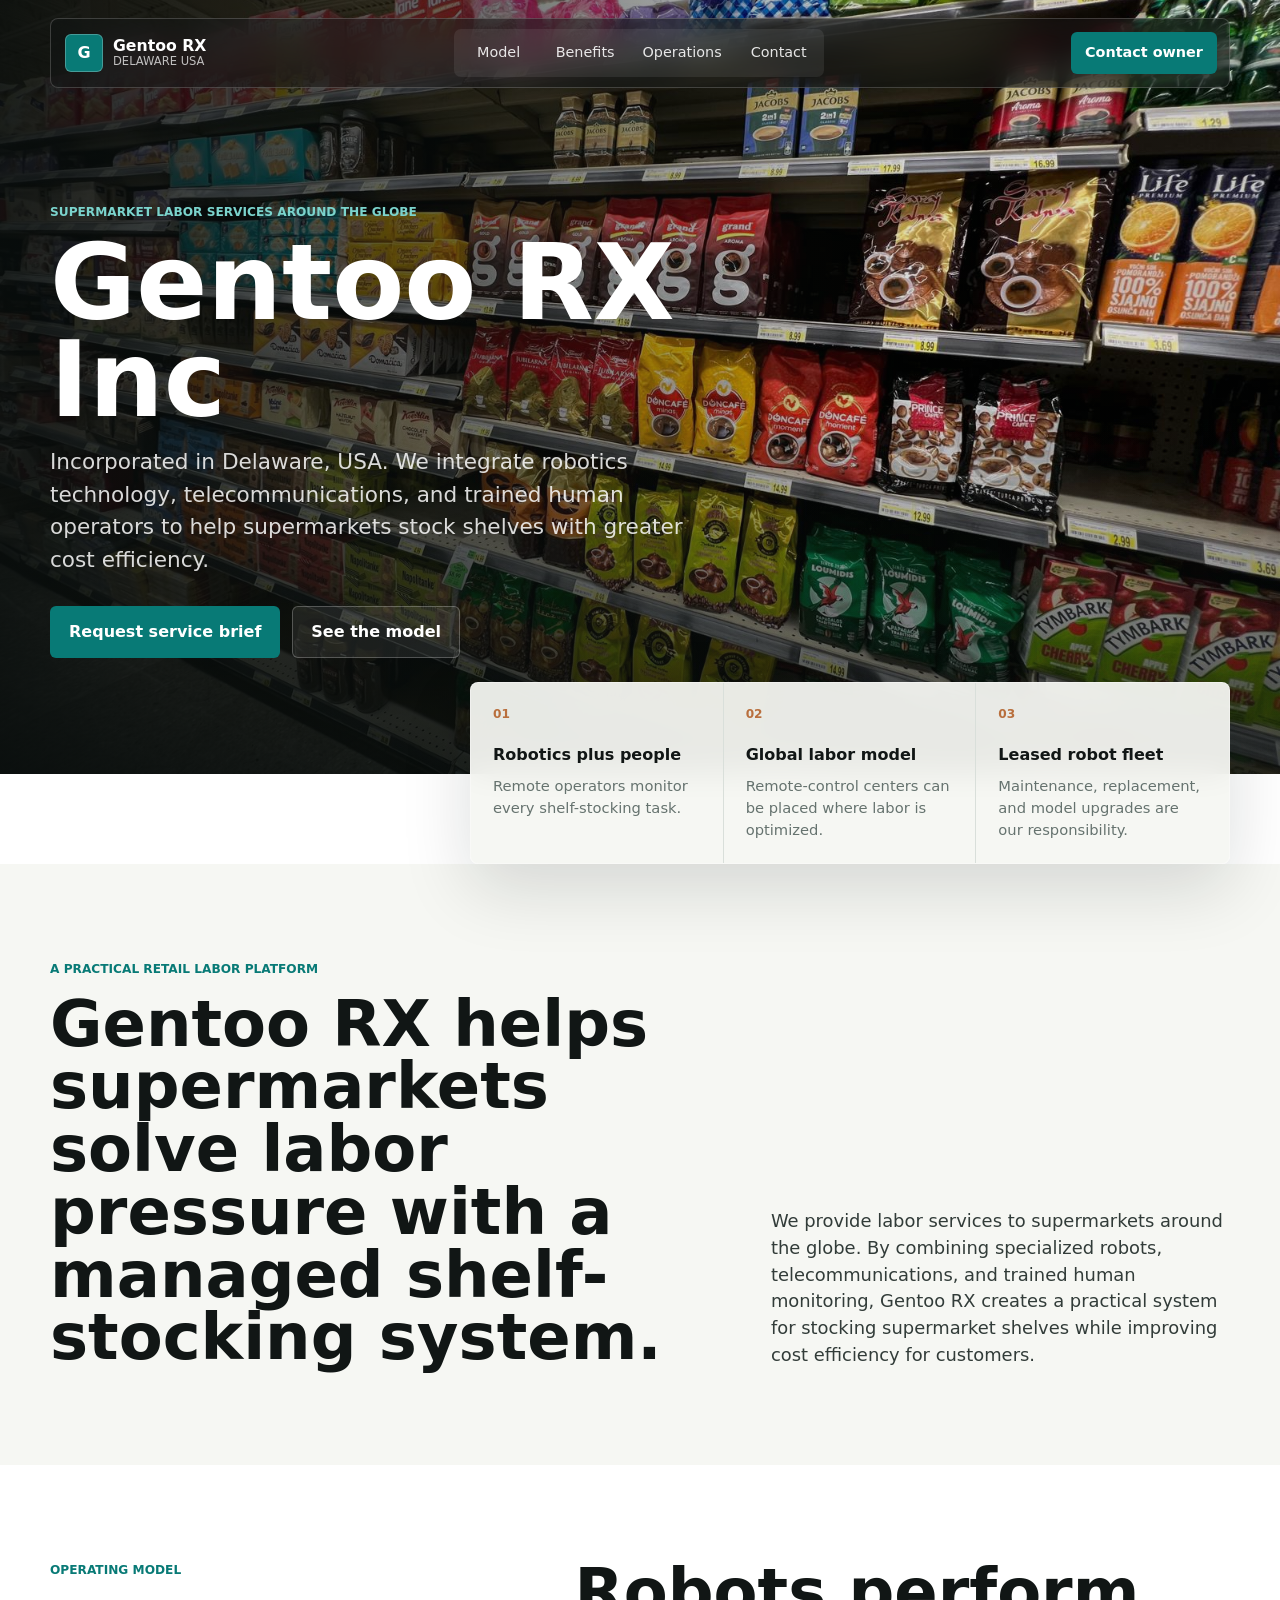
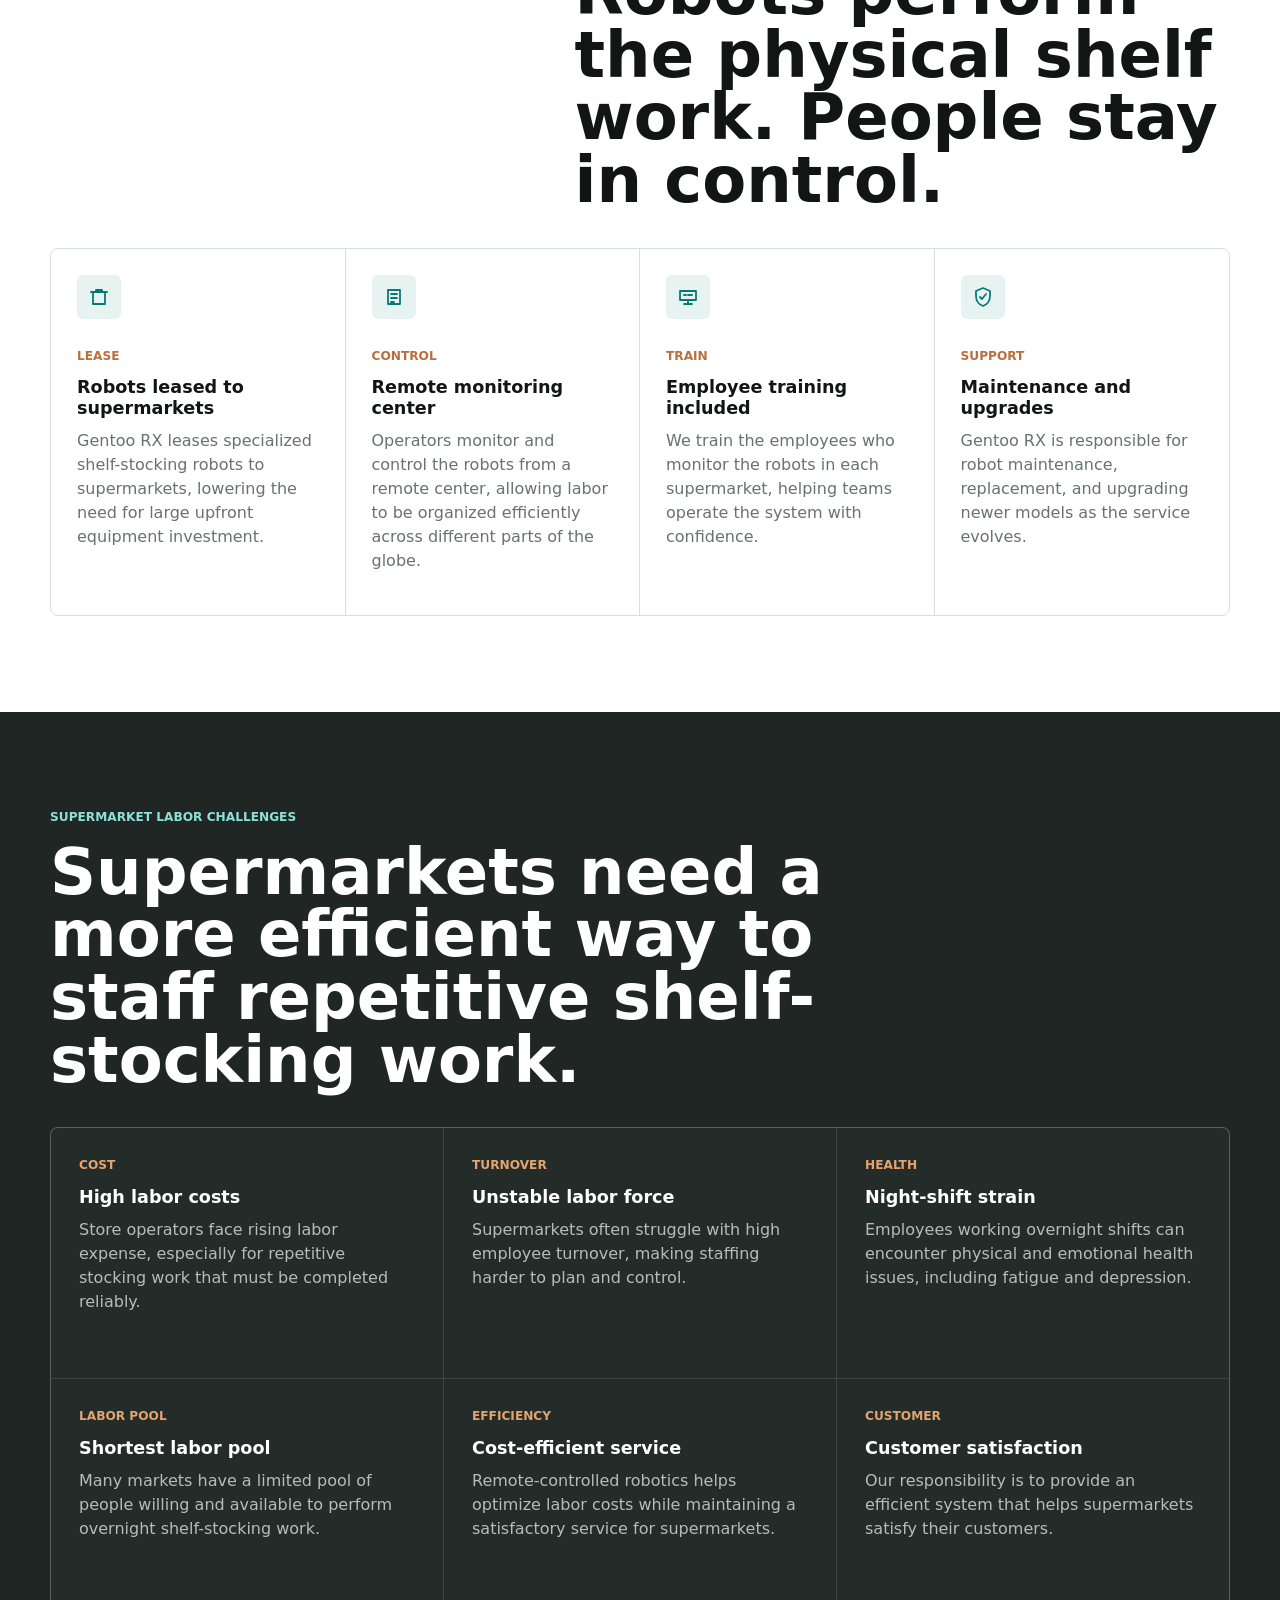
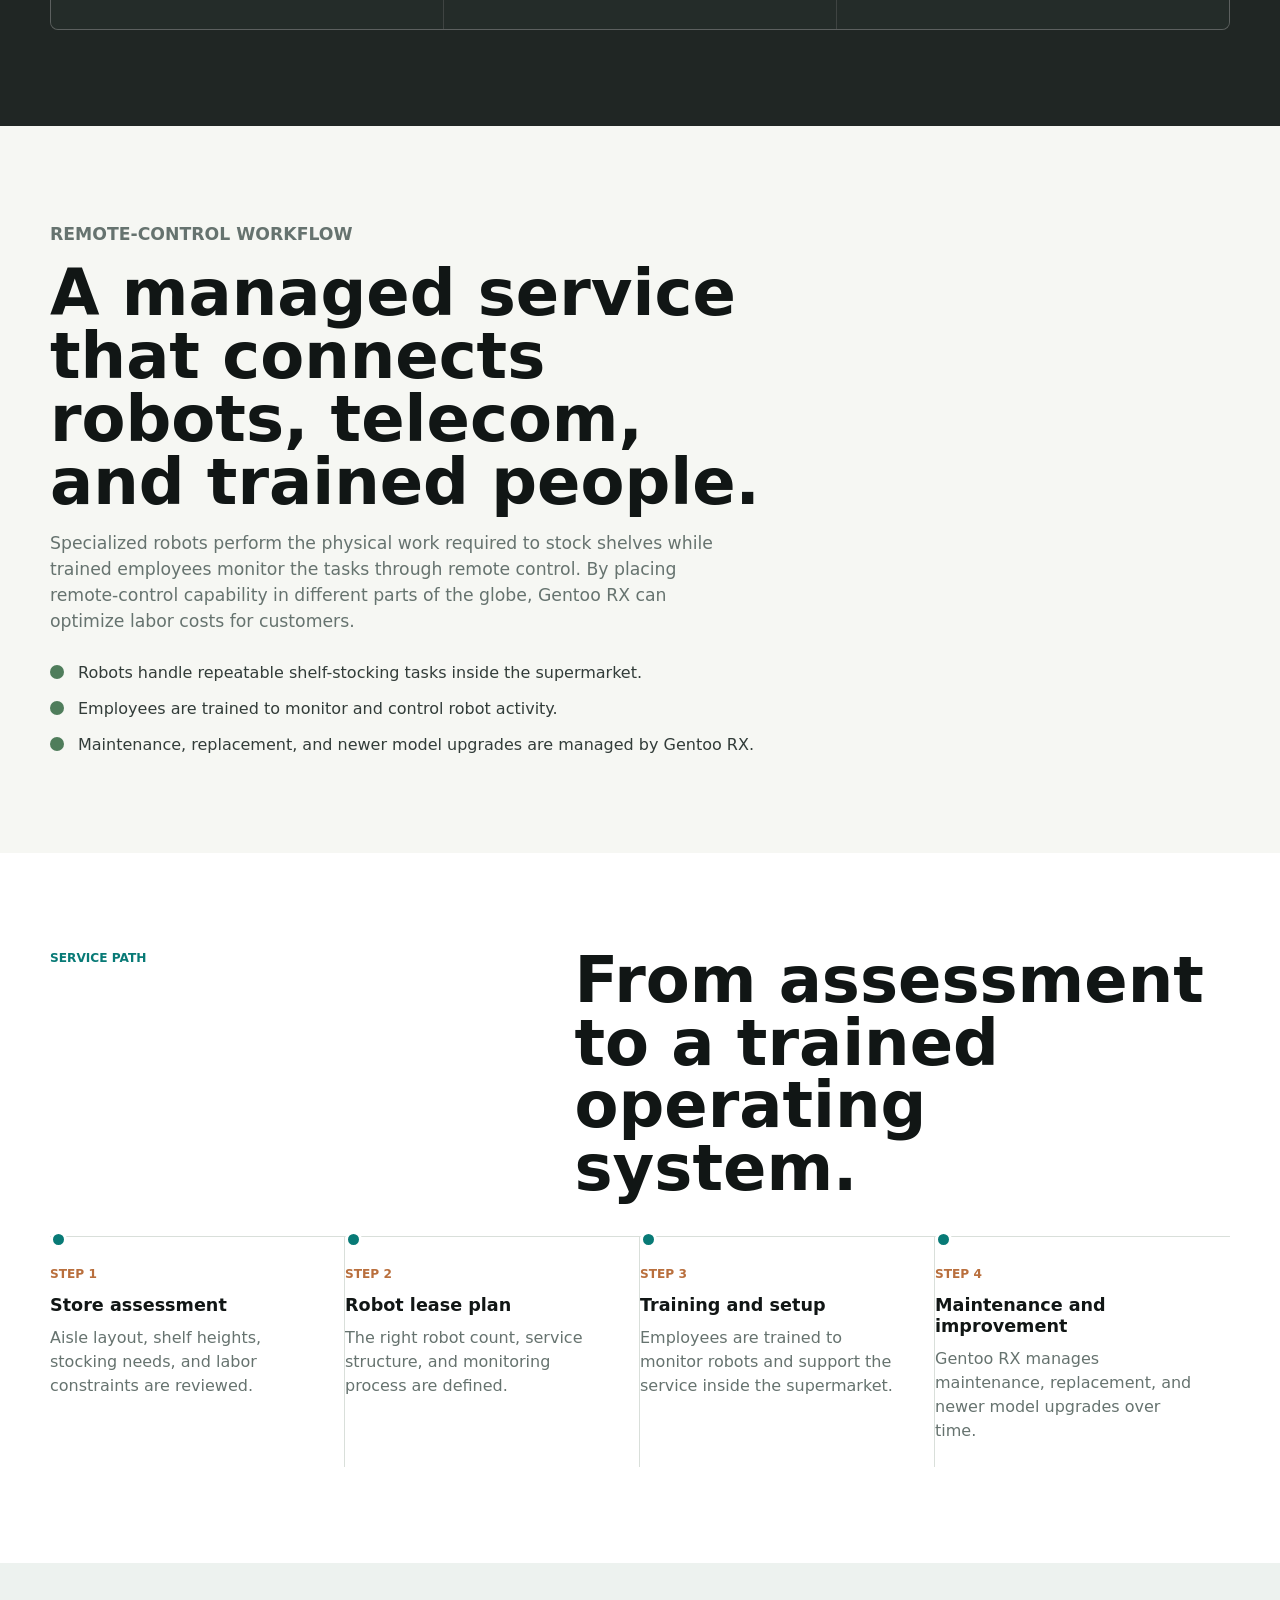
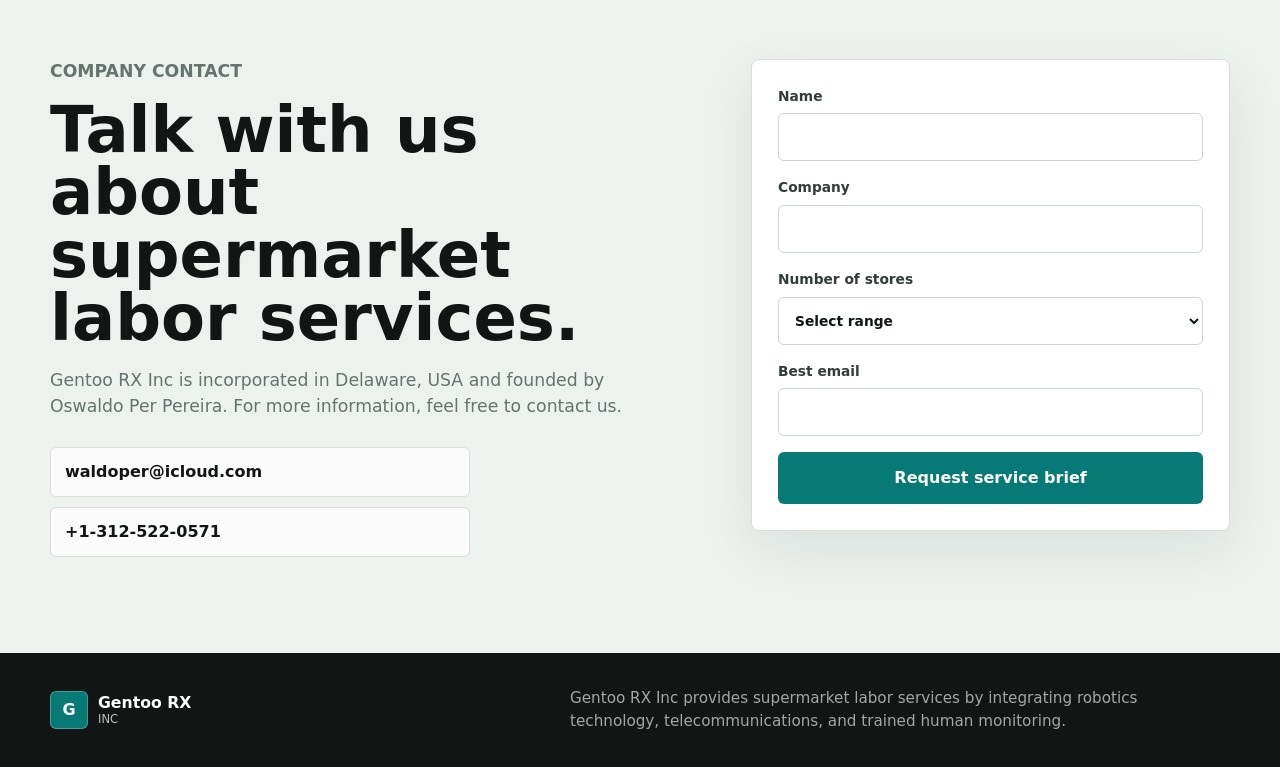
==== index.html @ a3830907 "Add Gentoo RX website" ====
<!DOCTYPE html>
<html lang="en">
  <head>
    <meta charset="UTF-8" />
    <meta name="viewport" content="width=device-width, initial-scale=1.0" />
    <meta
      name="description"
      content="Gentoo RX Inc provides labor services for supermarkets by integrating robotics technology, telecommunications, and trained human operators."
    />
    <title>Gentoo RX Inc | Supermarket Labor Services</title>
    <link rel="preload" href="assets/gentoo-rx-shelf-background.jpeg" as="image" />
    <link rel="stylesheet" href="styles.css?v=7" />
  </head>
  <body>
    <header class="site-header" data-header>
      <a class="brand" href="#top" aria-label="Gentoo RX Inc home">
        <span class="brand-mark" aria-hidden="true">G</span>
        <span>
          <strong>Gentoo RX</strong>
          <small>Delaware USA</small>
        </span>
      </a>

      <nav class="nav-links" aria-label="Primary navigation">
        <a href="#model">Model</a>
        <a href="#benefits">Benefits</a>
        <a href="#operations">Operations</a>
        <a href="#pilot">Contact</a>
      </nav>

      <a class="nav-cta" href="#pilot">Contact owner</a>
    </header>

    <main id="top">
      <section class="hero" aria-labelledby="hero-title">
        <div class="hero-media" aria-hidden="true">
          <img
            src="assets/gentoo-rx-shelf-background.jpeg"
            alt=""
            fetchpriority="high"
          />
        </div>
        <div class="hero-scrim" aria-hidden="true"></div>
        <div class="hero-content">
          <p class="eyebrow">Supermarket labor services around the globe</p>
          <h1 id="hero-title">Gentoo RX Inc</h1>
          <p class="hero-lede">
            Incorporated in Delaware, USA. We integrate robotics technology,
            telecommunications, and trained human operators to help supermarkets
            stock shelves with greater cost efficiency.
          </p>
          <div class="hero-actions" aria-label="Primary actions">
            <a class="button button-primary" href="#pilot">Request service brief</a>
            <a class="button button-secondary" href="#model">See the model</a>
          </div>
        </div>

      </section>

      <section class="hero-panel" aria-label="Key operating principles">
        <div>
          <span>01</span>
          <strong>Robotics plus people</strong>
          <p>Remote operators monitor every shelf-stocking task.</p>
        </div>
        <div>
          <span>02</span>
          <strong>Global labor model</strong>
          <p>Remote-control centers can be placed where labor is optimized.</p>
        </div>
        <div>
          <span>03</span>
          <strong>Leased robot fleet</strong>
          <p>Maintenance, replacement, and model upgrades are our responsibility.</p>
        </div>
      </section>

      <section class="section intro-section" aria-labelledby="intro-title">
        <div class="section-inner intro-grid">
          <div>
            <p class="section-kicker">A practical retail labor platform</p>
            <h2 id="intro-title">
              Gentoo RX helps supermarkets solve labor pressure with a managed
              shelf-stocking system.
            </h2>
          </div>
          <p>
            We provide labor services to supermarkets around the globe. By
            combining specialized robots, telecommunications, and trained human
            monitoring, Gentoo RX creates a practical system for stocking
            supermarket shelves while improving cost efficiency for customers.
          </p>
        </div>
      </section>

      <section class="section model-section" id="model" aria-labelledby="model-title">
        <div class="section-inner">
          <div class="section-heading">
            <p class="section-kicker">Operating model</p>
            <h2 id="model-title">
              Robots perform the physical shelf work. People stay in control.
            </h2>
          </div>

          <div class="process-grid">
            <article class="process-card">
              <div class="process-icon" aria-hidden="true">
                <svg viewBox="0 0 24 24" focusable="false">
                  <path d="M4 7h16M6 7v12h12V7M9 7V5h6v2" />
                </svg>
              </div>
              <span>Lease</span>
              <h3>Robots leased to supermarkets</h3>
              <p>
                Gentoo RX leases specialized shelf-stocking robots to
                supermarkets, lowering the need for large upfront equipment
                investment.
              </p>
            </article>

            <article class="process-card">
              <div class="process-icon" aria-hidden="true">
                <svg viewBox="0 0 24 24" focusable="false">
                  <path d="M6 5h12v14H6zM9 9h6M9 13h6M9 17h3" />
                </svg>
              </div>
              <span>Control</span>
              <h3>Remote monitoring center</h3>
              <p>
                Operators monitor and control the robots from a remote center,
                allowing labor to be organized efficiently across different
                parts of the globe.
              </p>
            </article>

            <article class="process-card">
              <div class="process-icon" aria-hidden="true">
                <svg viewBox="0 0 24 24" focusable="false">
                  <path d="M4 6h16v9H4zM8 19h8M12 15v4M8 10h2M12 10h4" />
                </svg>
              </div>
              <span>Train</span>
              <h3>Employee training included</h3>
              <p>
                We train the employees who monitor the robots in each
                supermarket, helping teams operate the system with confidence.
              </p>
            </article>

            <article class="process-card">
              <div class="process-icon" aria-hidden="true">
                <svg viewBox="0 0 24 24" focusable="false">
                  <path d="M12 3 5 6v5c0 4.5 2.8 8.6 7 10 4.2-1.4 7-5.5 7-10V6zM9 12l2 2 4-5" />
                </svg>
              </div>
              <span>Support</span>
              <h3>Maintenance and upgrades</h3>
              <p>
                Gentoo RX is responsible for robot maintenance, replacement,
                and upgrading newer models as the service evolves.
              </p>
            </article>
          </div>
        </div>
      </section>

      <section
        class="section benefits-section"
        id="benefits"
        aria-labelledby="benefits-title"
      >
        <div class="section-inner">
          <div class="section-heading compact">
            <p class="section-kicker">Supermarket labor challenges</p>
            <h2 id="benefits-title">
              Supermarkets need a more efficient way to staff repetitive
              shelf-stocking work.
            </h2>
          </div>

          <div class="benefit-grid">
            <article class="benefit-card">
              <span>Cost</span>
              <h3>High labor costs</h3>
              <p>
                Store operators face rising labor expense, especially for
                repetitive stocking work that must be completed reliably.
              </p>
            </article>
            <article class="benefit-card">
              <span>Turnover</span>
              <h3>Unstable labor force</h3>
              <p>
                Supermarkets often struggle with high employee turnover,
                making staffing harder to plan and control.
              </p>
            </article>
            <article class="benefit-card">
              <span>Health</span>
              <h3>Night-shift strain</h3>
              <p>
                Employees working overnight shifts can encounter physical and
                emotional health issues, including fatigue and depression.
              </p>
            </article>
            <article class="benefit-card">
              <span>Labor pool</span>
              <h3>Shortest labor pool</h3>
              <p>
                Many markets have a limited pool of people willing and
                available to perform overnight shelf-stocking work.
              </p>
            </article>
            <article class="benefit-card">
              <span>Efficiency</span>
              <h3>Cost-efficient service</h3>
              <p>
                Remote-controlled robotics helps optimize labor costs while
                maintaining a satisfactory service for supermarkets.
              </p>
            </article>
            <article class="benefit-card">
              <span>Customer</span>
              <h3>Customer satisfaction</h3>
              <p>
                Our responsibility is to provide an efficient system that helps
                supermarkets satisfy their customers.
              </p>
            </article>
          </div>
        </div>
      </section>

      <section
        class="section operations-section"
        id="operations"
        aria-labelledby="operations-title"
      >
        <div class="section-inner operations-grid">
          <div class="operations-copy">
            <p class="section-kicker">Remote-control workflow</p>
            <h2 id="operations-title">
              A managed service that connects robots, telecom, and trained
              people.
            </h2>
            <p>
              Specialized robots perform the physical work required to stock
              shelves while trained employees monitor the tasks through remote
              control. By placing remote-control capability in different parts
              of the globe, Gentoo RX can optimize labor costs for customers.
            </p>
            <ul class="check-list">
              <li>Robots handle repeatable shelf-stocking tasks inside the supermarket.</li>
              <li>Employees are trained to monitor and control robot activity.</li>
              <li>Maintenance, replacement, and newer model upgrades are managed by Gentoo RX.</li>
            </ul>
          </div>
        </div>
      </section>

      <section class="section timeline-section" aria-labelledby="timeline-title">
        <div class="section-inner">
          <div class="section-heading">
            <p class="section-kicker">Service path</p>
            <h2 id="timeline-title">From assessment to a trained operating system.</h2>
          </div>

          <div class="timeline">
            <article>
              <span>Step 1</span>
              <h3>Store assessment</h3>
              <p>Aisle layout, shelf heights, stocking needs, and labor constraints are reviewed.</p>
            </article>
            <article>
              <span>Step 2</span>
              <h3>Robot lease plan</h3>
              <p>The right robot count, service structure, and monitoring process are defined.</p>
            </article>
            <article>
              <span>Step 3</span>
              <h3>Training and setup</h3>
              <p>Employees are trained to monitor robots and support the service inside the supermarket.</p>
            </article>
            <article>
              <span>Step 4</span>
              <h3>Maintenance and improvement</h3>
              <p>Gentoo RX manages maintenance, replacement, and newer model upgrades over time.</p>
            </article>
          </div>
        </div>
      </section>

      <section class="section pilot-section" id="pilot" aria-labelledby="pilot-title">
        <div class="section-inner pilot-grid">
          <div>
            <p class="section-kicker">Company contact</p>
            <h2 id="pilot-title">
              Talk with us about supermarket labor services.
            </h2>
            <p>
              Gentoo RX Inc is incorporated in Delaware, USA and founded by
              Oswaldo Per Pereira. For more information, feel free to contact
              us.
            </p>
            <div class="contact-list" aria-label="Gentoo RX Inc contact information">
              <a href="mailto:waldoper@icloud.com">waldoper@icloud.com</a>
              <a href="tel:+13125220571">+1-312-522-0571</a>
            </div>
          </div>

          <form class="pilot-form" data-pilot-form>
            <label>
              Name
              <input type="text" name="name" autocomplete="name" required />
            </label>
            <label>
              Company
              <input type="text" name="company" autocomplete="organization" required />
            </label>
            <label>
              Number of stores
              <select name="stores" required>
                <option value="">Select range</option>
                <option>1 store</option>
                <option>2-10 stores</option>
                <option>11-50 stores</option>
                <option>50+ stores</option>
              </select>
            </label>
            <label>
              Best email
              <input type="email" name="email" autocomplete="email" required />
            </label>
            <button class="button button-primary" type="submit">Request service brief</button>
          </form>
        </div>
      </section>
    </main>

    <footer class="site-footer">
      <div class="footer-inner">
        <a class="brand footer-brand" href="#top" aria-label="Gentoo RX Inc home">
          <span class="brand-mark" aria-hidden="true">G</span>
          <span>
            <strong>Gentoo RX</strong>
            <small>Inc</small>
          </span>
        </a>
        <p>
          Gentoo RX Inc provides supermarket labor services by integrating
          robotics technology, telecommunications, and trained human monitoring.
        </p>
      </div>
    </footer>

    <script src="script.js?v=7"></script>
  </body>
</html>
---- styles.css ----
:root {
  --ink: #111615;
  --charcoal: #202624;
  --graphite: #323c39;
  --muted: #66736f;
  --soft: #f6f7f3;
  --paper: #ffffff;
  --line: #d9dfda;
  --teal: #087a76;
  --teal-dark: #045d59;
  --copper: #b96f3d;
  --green: #4f7d5b;
  --shadow: 0 24px 70px rgba(17, 22, 21, 0.14);
  --radius: 8px;
  --max-width: 1180px;
}

* {
  box-sizing: border-box;
}

html {
  scroll-behavior: smooth;
}

body {
  margin: 0;
  color: var(--ink);
  background: var(--paper);
  font-family: Inter, ui-sans-serif, system-ui, -apple-system, BlinkMacSystemFont,
    "Segoe UI", sans-serif;
  line-height: 1.5;
}

img,
svg {
  display: block;
}

a {
  color: inherit;
  text-decoration: none;
}

button,
input,
select {
  font: inherit;
}

.site-header {
  position: fixed;
  inset: 0 0 auto;
  z-index: 20;
  display: flex;
  align-items: center;
  justify-content: space-between;
  gap: 24px;
  width: min(calc(100% - 32px), var(--max-width));
  margin: 18px auto 0;
  padding: 10px 12px 10px 14px;
  color: #fff;
  background: rgba(17, 22, 21, 0.48);
  border: 1px solid rgba(255, 255, 255, 0.18);
  border-radius: var(--radius);
  backdrop-filter: blur(16px);
  transition: background 180ms ease, border-color 180ms ease, box-shadow 180ms ease;
}

.site-header.is-scrolled {
  color: var(--ink);
  background: rgba(255, 255, 255, 0.94);
  border-color: rgba(17, 22, 21, 0.12);
  box-shadow: 0 16px 50px rgba(17, 22, 21, 0.12);
}

.brand {
  display: inline-flex;
  align-items: center;
  gap: 10px;
  min-width: max-content;
}

.brand-mark {
  display: grid;
  width: 38px;
  height: 38px;
  place-items: center;
  color: #fff;
  background: var(--teal);
  border: 1px solid rgba(255, 255, 255, 0.25);
  border-radius: 6px;
  font-size: 1rem;
  font-weight: 800;
}

.brand strong,
.brand small {
  display: block;
  line-height: 1;
}

.brand strong {
  font-size: 0.98rem;
  letter-spacing: 0;
}

.brand small {
  margin-top: 3px;
  color: currentColor;
  font-size: 0.72rem;
  opacity: 0.72;
  text-transform: uppercase;
}

.nav-links {
  display: flex;
  align-items: center;
  gap: 4px;
  padding: 4px;
  background: rgba(255, 255, 255, 0.08);
  border-radius: 7px;
}

.nav-links a {
  min-width: 82px;
  padding: 9px 12px;
  border-radius: 6px;
  font-size: 0.9rem;
  text-align: center;
  opacity: 0.88;
  transition: background 160ms ease, opacity 160ms ease;
}

.nav-links a:hover,
.nav-links a:focus-visible {
  background: rgba(255, 255, 255, 0.14);
  opacity: 1;
}

.site-header.is-scrolled .nav-links {
  background: rgba(17, 22, 21, 0.05);
}

.site-header.is-scrolled .nav-links a:hover,
.site-header.is-scrolled .nav-links a:focus-visible {
  background: #fff;
}

.nav-cta {
  min-width: max-content;
  padding: 10px 14px;
  color: #fff;
  background: var(--teal);
  border-radius: 6px;
  font-size: 0.9rem;
  font-weight: 700;
  transition: background 160ms ease, transform 160ms ease;
}

.nav-cta:hover,
.nav-cta:focus-visible {
  background: var(--teal-dark);
  transform: translateY(-1px);
}

.hero {
  position: relative;
  min-height: 86svh;
  display: grid;
  align-items: end;
  overflow: hidden;
  color: #fff;
  background: var(--ink);
}

.hero-media,
.hero-scrim {
  position: absolute;
  inset: 0;
}

.hero-media img {
  width: 100%;
  height: 100%;
  object-fit: cover;
  object-position: center;
}

.hero-scrim {
  background:
    linear-gradient(90deg, rgba(8, 13, 12, 0.92) 0%, rgba(8, 13, 12, 0.58) 38%, rgba(8, 13, 12, 0.12) 72%),
    linear-gradient(0deg, rgba(8, 13, 12, 0.78) 0%, rgba(8, 13, 12, 0) 46%);
}

.hero-content {
  position: relative;
  z-index: 2;
  width: min(calc(100% - 40px), var(--max-width));
  margin: 0 auto;
  padding: 138px 0 116px;
}

.eyebrow,
.section-kicker {
  margin: 0 0 14px;
  color: var(--teal);
  font-size: 0.76rem;
  font-weight: 800;
  letter-spacing: 0;
  text-transform: uppercase;
}

.hero .eyebrow {
  color: #7bd4cd;
}

h1,
h2,
h3,
p {
  margin-top: 0;
}

h1 {
  max-width: 780px;
  margin-bottom: 18px;
  font-size: clamp(4rem, 8.2vw, 7.25rem);
  line-height: 0.92;
  letter-spacing: 0;
}

h2 {
  margin-bottom: 18px;
  font-size: clamp(2rem, 5vw, 4.8rem);
  line-height: 0.98;
  letter-spacing: 0;
}

h3 {
  margin-bottom: 10px;
  font-size: 1.1rem;
  line-height: 1.2;
  letter-spacing: 0;
}

.hero-lede {
  max-width: 680px;
  margin-bottom: 30px;
  color: rgba(255, 255, 255, 0.84);
  font-size: clamp(1.05rem, 2vw, 1.35rem);
}

.hero-actions {
  display: flex;
  flex-wrap: wrap;
  gap: 12px;
}

.button {
  display: inline-flex;
  min-height: 48px;
  align-items: center;
  justify-content: center;
  padding: 13px 18px;
  border: 1px solid transparent;
  border-radius: 6px;
  cursor: pointer;
  font-weight: 800;
  transition: background 160ms ease, border-color 160ms ease, color 160ms ease,
    transform 160ms ease;
}

.button:hover,
.button:focus-visible {
  transform: translateY(-1px);
}

.button-primary {
  color: #fff;
  background: var(--teal);
}

.button-primary:hover,
.button-primary:focus-visible {
  background: var(--teal-dark);
}

.button-secondary {
  color: #fff;
  background: rgba(255, 255, 255, 0.08);
  border-color: rgba(255, 255, 255, 0.24);
}

.button-secondary:hover,
.button-secondary:focus-visible {
  background: rgba(255, 255, 255, 0.16);
}

.hero-panel {
  position: relative;
  z-index: 3;
  display: grid;
  grid-template-columns: repeat(3, minmax(0, 1fr));
  width: min(760px, calc(100% - 40px));
  margin: -92px max(20px, calc((100% - var(--max-width)) / 2)) 0 auto;
  overflow: hidden;
  background: rgba(246, 247, 243, 0.94);
  border: 1px solid rgba(255, 255, 255, 0.35);
  border-radius: var(--radius);
  box-shadow: var(--shadow);
  backdrop-filter: blur(16px);
}

.hero-panel div {
  min-height: 148px;
  padding: 22px;
  color: var(--ink);
  border-right: 1px solid var(--line);
}

.hero-panel div:last-child {
  border-right: 0;
}

.hero-panel span {
  display: block;
  margin-bottom: 20px;
  color: var(--copper);
  font-size: 0.76rem;
  font-weight: 900;
}

.hero-panel strong {
  display: block;
  margin-bottom: 8px;
  font-size: 1rem;
}

.hero-panel p {
  margin: 0;
  color: var(--muted);
  font-size: 0.92rem;
}

.section {
  padding: 96px 0;
}

.section-inner {
  width: min(calc(100% - 40px), var(--max-width));
  margin: 0 auto;
}

.intro-section {
  background: var(--soft);
}

.intro-grid {
  display: grid;
  grid-template-columns: minmax(0, 1.1fr) minmax(280px, 0.8fr);
  gap: clamp(36px, 7vw, 110px);
  align-items: end;
}

.intro-grid h2 {
  max-width: 850px;
  margin-bottom: 0;
}

.intro-grid p:last-child {
  margin: 0;
  color: var(--graphite);
  font-size: 1.12rem;
}

.section-heading {
  display: grid;
  grid-template-columns: minmax(0, 0.85fr) minmax(300px, 1.15fr);
  gap: 40px;
  align-items: end;
  margin-bottom: 36px;
}

.section-heading .section-kicker {
  align-self: start;
}

.section-heading h2 {
  margin-bottom: 0;
}

.section-heading.compact {
  display: block;
  max-width: 860px;
}

.process-grid {
  display: grid;
  grid-template-columns: repeat(4, minmax(0, 1fr));
  border: 1px solid var(--line);
  border-radius: var(--radius);
  overflow: hidden;
  background: var(--paper);
}

.process-card {
  min-height: 336px;
  padding: 26px;
  border-right: 1px solid var(--line);
}

.process-card:last-child {
  border-right: 0;
}

.process-icon {
  display: grid;
  width: 44px;
  height: 44px;
  margin-bottom: 28px;
  place-items: center;
  color: var(--teal);
  background: #e7f3f1;
  border-radius: 6px;
}

.process-icon svg {
  width: 24px;
  height: 24px;
  fill: none;
  stroke: currentColor;
  stroke-linecap: round;
  stroke-linejoin: round;
  stroke-width: 1.8;
}

.process-card span,
.benefit-card span,
.timeline span {
  display: block;
  margin-bottom: 12px;
  color: var(--copper);
  font-size: 0.76rem;
  font-weight: 900;
  text-transform: uppercase;
}

.process-card p,
.benefit-card p,
.timeline p,
.operations-copy p,
.pilot-grid p,
.site-footer p {
  color: var(--muted);
}

.benefits-section {
  background: var(--charcoal);
  color: #fff;
}

.benefits-section .section-kicker {
  color: #8edfd8;
}

.benefits-section h2 {
  max-width: 980px;
}

.benefit-grid {
  display: grid;
  grid-template-columns: repeat(3, minmax(0, 1fr));
  gap: 1px;
  overflow: hidden;
  border: 1px solid rgba(255, 255, 255, 0.15);
  border-radius: var(--radius);
  background: rgba(255, 255, 255, 0.14);
}

.benefit-card {
  min-height: 250px;
  padding: 28px;
  background: #242c29;
}

.benefit-card span {
  color: #e4a26e;
}

.benefit-card p {
  color: rgba(255, 255, 255, 0.68);
}

.operations-section {
  background: var(--soft);
}

.operations-grid {
  display: block;
}

.operations-copy h2 {
  max-width: 720px;
}

.operations-copy > p {
  max-width: 690px;
  font-size: 1.08rem;
}

.check-list {
  display: grid;
  gap: 12px;
  margin: 26px 0 0;
  padding: 0;
  list-style: none;
}

.check-list li {
  position: relative;
  padding-left: 28px;
  color: var(--graphite);
}

.check-list li::before {
  position: absolute;
  top: 0.28em;
  left: 0;
  width: 14px;
  height: 14px;
  background: var(--green);
  border-radius: 50%;
  content: "";
}

.timeline-section {
  background: var(--paper);
}

.timeline {
  display: grid;
  grid-template-columns: repeat(4, minmax(0, 1fr));
  border-top: 1px solid var(--line);
}

.timeline article {
  position: relative;
  min-height: 230px;
  padding: 28px 28px 0 0;
  border-right: 1px solid var(--line);
}

.timeline article:last-child {
  border-right: 0;
}

.timeline article::before {
  position: absolute;
  top: -6px;
  left: 0;
  width: 11px;
  height: 11px;
  background: var(--teal);
  border: 3px solid var(--paper);
  border-radius: 50%;
  content: "";
}

.pilot-section {
  background: #edf2ef;
}

.pilot-grid {
  display: grid;
  grid-template-columns: minmax(0, 0.9fr) minmax(340px, 0.72fr);
  gap: clamp(36px, 8vw, 112px);
  align-items: start;
}

.pilot-grid h2 {
  max-width: 780px;
}

.pilot-grid p {
  max-width: 640px;
  font-size: 1.08rem;
}

.contact-list {
  display: grid;
  gap: 10px;
  max-width: 420px;
  margin-top: 28px;
}

.contact-list a {
  display: flex;
  min-height: 48px;
  align-items: center;
  padding: 12px 14px;
  color: var(--ink);
  background: rgba(255, 255, 255, 0.72);
  border: 1px solid var(--line);
  border-radius: 6px;
  font-weight: 800;
  overflow-wrap: anywhere;
  transition: border-color 160ms ease, box-shadow 160ms ease, transform 160ms ease;
}

.contact-list a:hover,
.contact-list a:focus-visible {
  border-color: rgba(8, 122, 118, 0.5);
  box-shadow: 0 10px 30px rgba(17, 22, 21, 0.08);
  transform: translateY(-1px);
}

.pilot-form {
  display: grid;
  gap: 16px;
  padding: 26px;
  background: var(--paper);
  border: 1px solid var(--line);
  border-radius: var(--radius);
  box-shadow: 0 18px 55px rgba(17, 22, 21, 0.08);
}

.pilot-form label {
  display: grid;
  gap: 7px;
  color: var(--graphite);
  font-size: 0.86rem;
  font-weight: 800;
}

.pilot-form input,
.pilot-form select {
  width: 100%;
  min-height: 48px;
  padding: 11px 12px;
  color: var(--ink);
  background: #fff;
  border: 1px solid #cdd6d0;
  border-radius: 6px;
  outline: none;
}

.pilot-form input:focus,
.pilot-form select:focus {
  border-color: var(--teal);
  box-shadow: 0 0 0 3px rgba(8, 122, 118, 0.14);
}

.pilot-form .button {
  width: 100%;
}

.site-footer {
  padding: 34px 0;
  color: #fff;
  background: var(--ink);
}

.footer-inner {
  display: flex;
  align-items: center;
  justify-content: space-between;
  gap: 28px;
  width: min(calc(100% - 40px), var(--max-width));
  margin: 0 auto;
}

.footer-brand {
  color: #fff;
}

.site-footer p {
  max-width: 660px;
  margin: 0;
  color: rgba(255, 255, 255, 0.62);
  font-size: 0.95rem;
}

@media (max-width: 980px) {
  .site-header {
    width: min(calc(100% - 24px), var(--max-width));
  }

  .nav-links {
    display: none;
  }

  .hero {
    min-height: 84svh;
  }

  .hero-content {
    width: min(calc(100% - 32px), var(--max-width));
    padding: 128px 0 92px;
  }

  .hero-scrim {
    background:
      linear-gradient(90deg, rgba(8, 13, 12, 0.9) 0%, rgba(8, 13, 12, 0.42) 100%),
      linear-gradient(0deg, rgba(8, 13, 12, 0.86) 0%, rgba(8, 13, 12, 0.1) 55%);
  }

  .hero-panel {
    width: min(calc(100% - 32px), var(--max-width));
    margin: -58px auto 0;
    grid-template-columns: 1fr;
  }

  .hero-panel div {
    min-height: auto;
    padding: 18px;
    border-right: 0;
    border-bottom: 1px solid var(--line);
  }

  .hero-panel div:last-child {
    border-bottom: 0;
  }

  .hero-panel span {
    margin-bottom: 8px;
  }

  .intro-grid,
  .section-heading,
  .operations-grid,
  .pilot-grid {
    grid-template-columns: 1fr;
  }

  .process-grid,
  .benefit-grid,
  .timeline {
    grid-template-columns: repeat(2, minmax(0, 1fr));
  }

  .process-card:nth-child(2) {
    border-right: 0;
  }

  .process-card:nth-child(-n + 2) {
    border-bottom: 1px solid var(--line);
  }

  .timeline article {
    border-bottom: 1px solid var(--line);
  }

  .timeline article:nth-child(2) {
    border-right: 0;
  }

  .timeline article:nth-child(n + 3) {
    border-bottom: 0;
  }
}

@media (max-width: 640px) {
  .site-header {
    margin-top: 12px;
  }

  .brand-mark {
    width: 34px;
    height: 34px;
  }

  .nav-cta {
    padding: 9px 11px;
    font-size: 0.82rem;
  }

  h1 {
    font-size: clamp(3.2rem, 15vw, 4.8rem);
  }

  h2 {
    font-size: clamp(2rem, 11vw, 3.1rem);
  }

  .section {
    padding: 72px 0;
  }

  .section-inner {
    width: min(calc(100% - 32px), var(--max-width));
  }

  .hero-content {
    padding: 116px 0 84px;
  }

  .hero-actions {
    display: grid;
    grid-template-columns: 1fr;
  }

  .process-grid,
  .benefit-grid,
  .timeline {
    grid-template-columns: 1fr;
  }

  .process-card,
  .process-card:nth-child(2),
  .benefit-card,
  .timeline article {
    border-right: 0;
  }

  .process-card {
    min-height: auto;
    border-bottom: 1px solid var(--line);
  }

  .process-card:last-child {
    border-bottom: 0;
  }

  .benefit-card {
    min-height: auto;
  }

  .timeline {
    border-top: 0;
  }

  .timeline article {
    min-height: auto;
    padding: 24px 0;
  }

  .timeline article:nth-child(n + 3) {
    border-bottom: 1px solid var(--line);
  }

  .timeline article:last-child {
    border-bottom: 0;
  }

  .footer-inner {
    align-items: flex-start;
    flex-direction: column;
  }
}
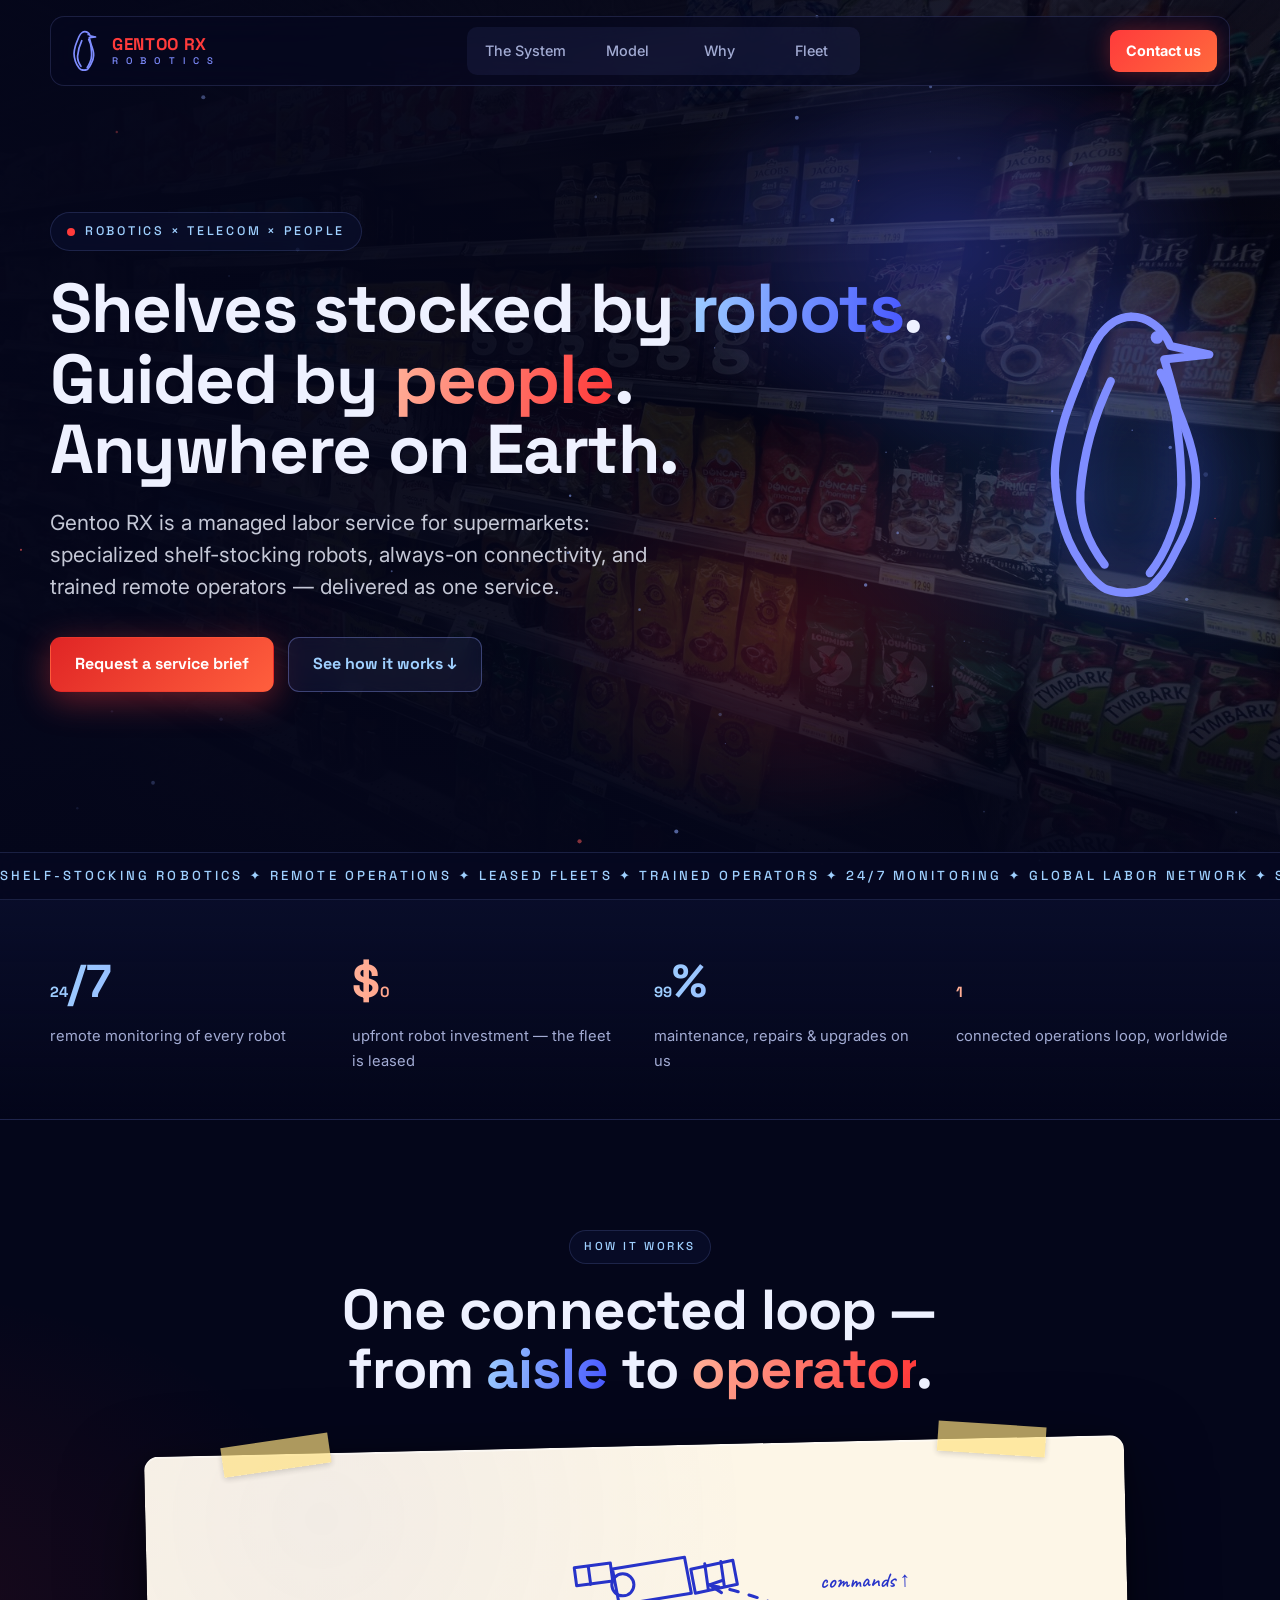
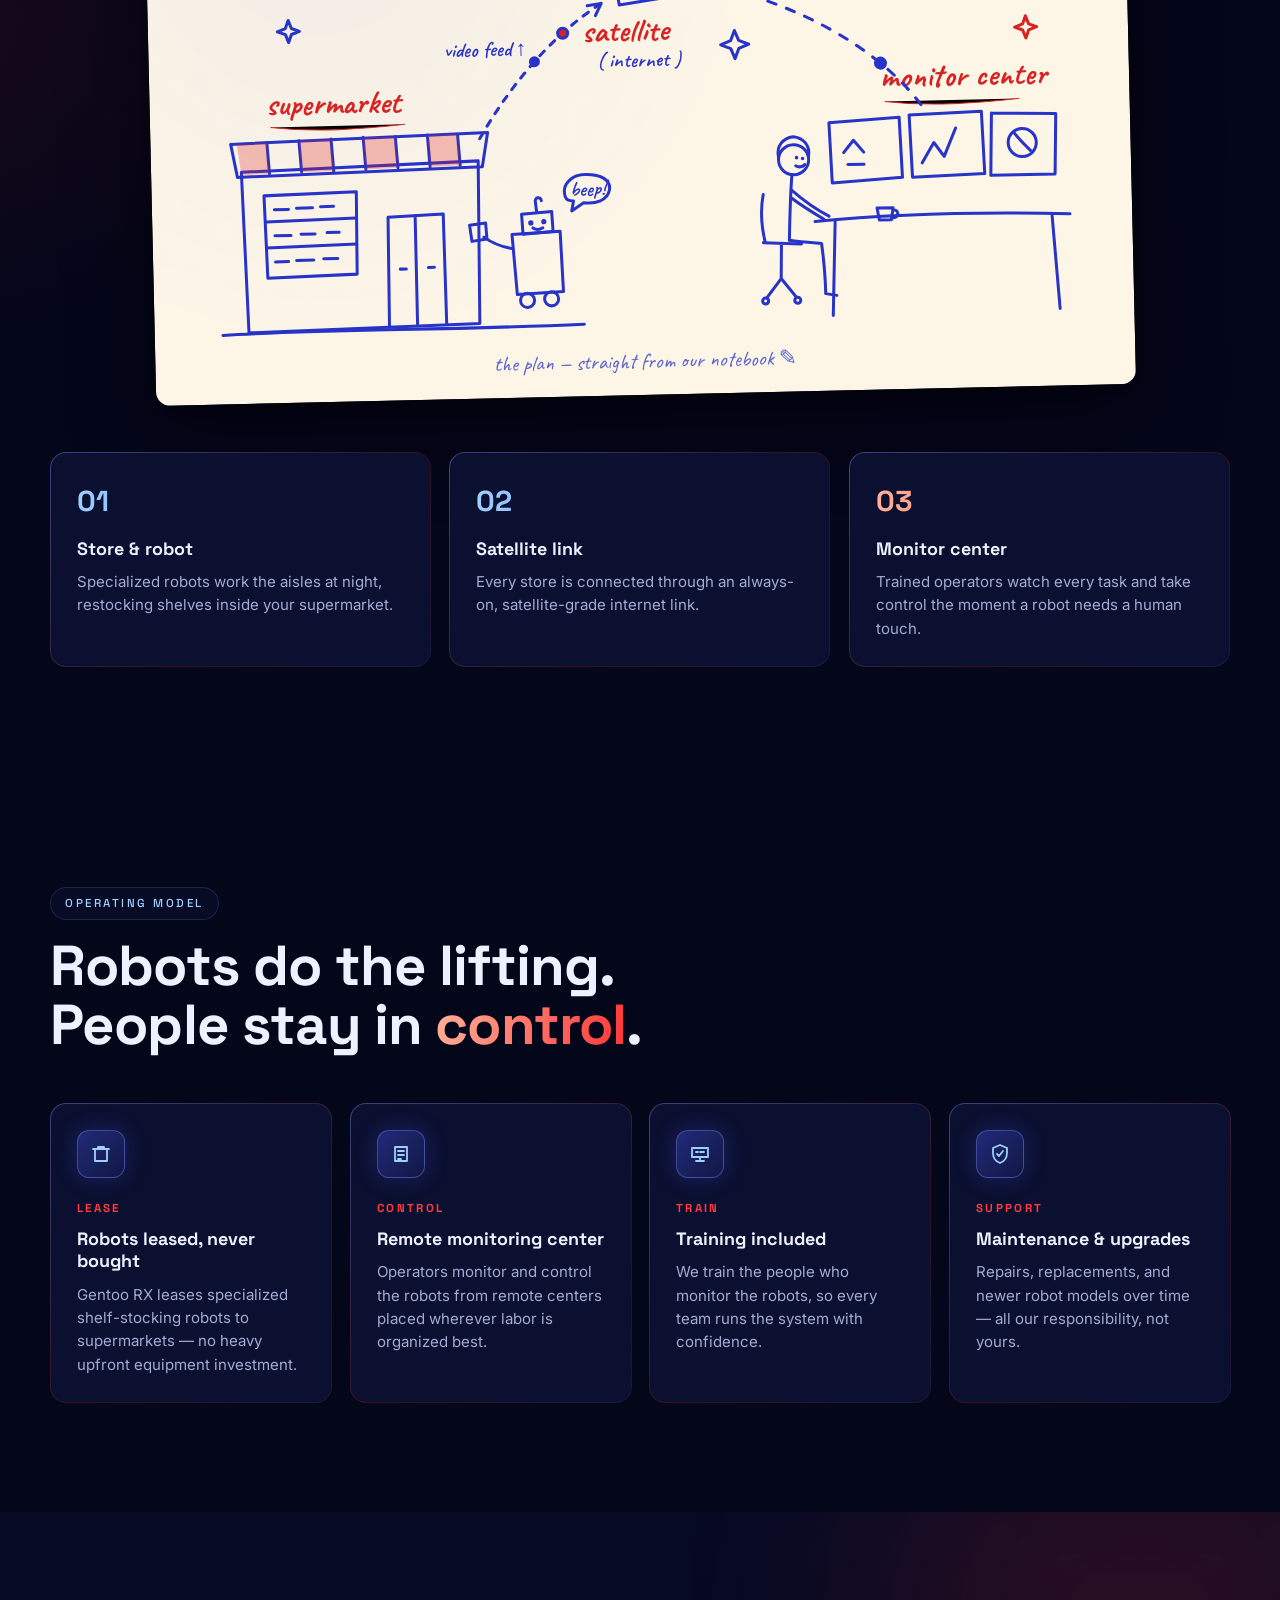
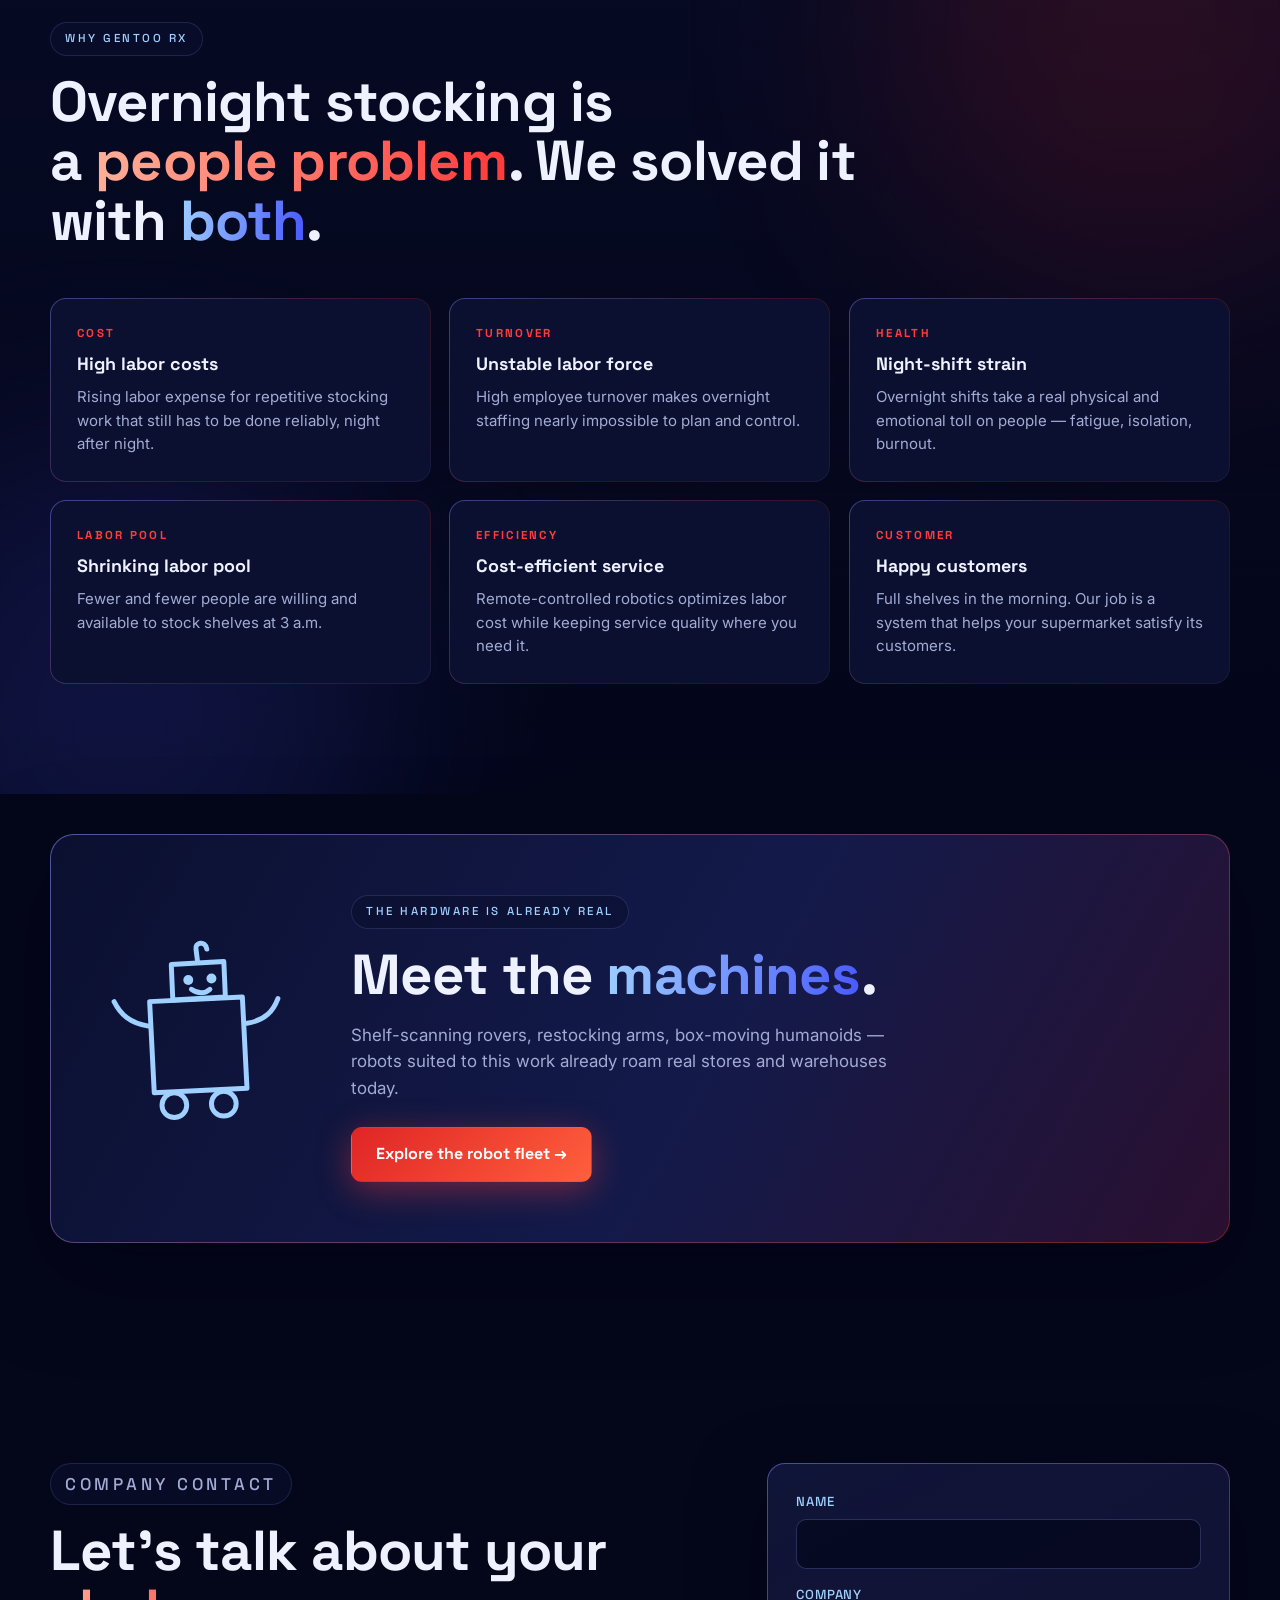
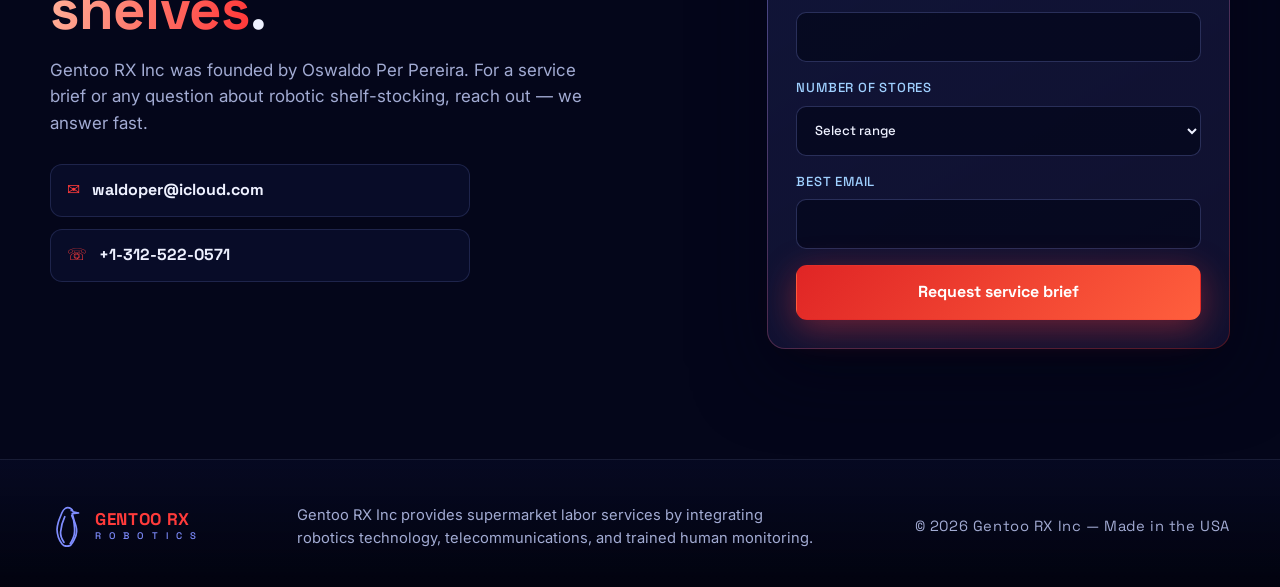
==== commit 69e29696: "Publish redesigned Gentoo RX website" ====
--- a/index.html
+++ b/index.html
@@ -5,310 +5,421 @@
     <meta name="viewport" content="width=device-width, initial-scale=1.0" />
     <meta
       name="description"
-      content="Gentoo RX Inc provides labor services for supermarkets by integrating robotics technology, telecommunications, and trained human operators."
+      content="Gentoo RX Inc — robotic shelf-stocking as a service. Specialized robots, satellite-grade connectivity, and trained remote operators for supermarkets around the globe."
     />
-    <title>Gentoo RX Inc | Supermarket Labor Services</title>
+    <title>Gentoo RX | Robotic Shelf-Stocking as a Service</title>
+    <link rel="icon" href="data:image/svg+xml,%3Csvg xmlns='http://www.w3.org/2000/svg' viewBox='0 0 100 130'%3E%3Cpath d='M52 8C58 8 65 12 68 20L84 23.5 65.5 25.5C67.5 32 69.5 39 71 46 76 58 79 68 78.5 78 78 88 75 96 71 103 68 109 66 113 62.5 116.5 61 118.5 60 119.5 58.5 120 53 122 47 122 41.5 120 39 118.8 37 116.5 35 114.5 30 108 26.5 102 24.5 95.5 22 87.5 20.5 80 20.5 72.5 20.5 64.5 22.5 57 24.5 50 27.5 40.5 31.5 31.5 35 23 37.5 17 41 12.5 45 10 47 8.8 49.5 8 52 8Z' fill='none' stroke='%232f3bdb' stroke-width='5'/%3E%3Ccircle cx='62.5' cy='16.5' r='2.6' fill='%232f3bdb'/%3E%3C/svg%3E" />
+    <link rel="preconnect" href="https://fonts.googleapis.com" />
+    <link rel="preconnect" href="https://fonts.gstatic.com" crossorigin />
+    <link
+      href="https://fonts.googleapis.com/css2?family=Space+Grotesk:wght@400;500;700&family=Inter:wght@400;500;600&family=Caveat:wght@600;700&display=swap"
+      rel="stylesheet"
+    />
     <link rel="preload" href="assets/gentoo-rx-shelf-background.jpeg" as="image" />
-    <link rel="stylesheet" href="styles.css?v=7" />
+    <link rel="stylesheet" href="styles.css?v=10" />
   </head>
   <body>
+    <div class="bg-grid" aria-hidden="true"></div>
+
     <header class="site-header" data-header>
       <a class="brand" href="#top" aria-label="Gentoo RX Inc home">
-        <span class="brand-mark" aria-hidden="true">G</span>
-        <span>
-          <strong>Gentoo RX</strong>
-          <small>Delaware USA</small>
+        <svg class="brand-penguin" viewBox="0 0 100 130" aria-hidden="true">
+          <path
+            d="M52 8C58 8 65 12 68 20L84 23.5 65.5 25.5C67.5 32 69.5 39 71 46 76 58 79 68 78.5 78 78 88 75 96 71 103 68 109 66 113 62.5 116.5 61 118.5 60 119.5 58.5 120 53 122 47 122 41.5 120 39 118.8 37 116.5 35 114.5 30 108 26.5 102 24.5 95.5 22 87.5 20.5 80 20.5 72.5 20.5 64.5 22.5 57 24.5 50 27.5 40.5 31.5 31.5 35 23 37.5 17 41 12.5 45 10 47 8.8 49.5 8 52 8Z"
+          />
+          <path class="wing" d="M43.5 34.5C37 48 32.5 62 31 80 30.5 91 33.5 100 41 110" />
+          <circle class="eye" cx="62.5" cy="16.5" r="2.6" />
+          <path class="belly" d="M64 31C68 38 70.5 46 71 55 72 63 72.5 70 72.5 77 72.5 85 70.5 92.5 67.5 99.5 65.5 104.5 63 109 59.5 113.5" />
+        </svg>
+        <span class="brand-text">
+          <strong>GENTOO <em>RX</em></strong>
+          <small>R&thinsp;o&thinsp;b&thinsp;o&thinsp;t&thinsp;i&thinsp;c&thinsp;s</small>
         </span>
       </a>
 
       <nav class="nav-links" aria-label="Primary navigation">
+        <a href="#system">The System</a>
         <a href="#model">Model</a>
-        <a href="#benefits">Benefits</a>
-        <a href="#operations">Operations</a>
-        <a href="#pilot">Contact</a>
+        <a href="#why">Why</a>
+        <a href="robots.html">Fleet</a>
       </nav>
 
-      <a class="nav-cta" href="#pilot">Contact owner</a>
+      <a class="nav-cta" href="#contact">Contact&nbsp;us</a>
     </header>
 
     <main id="top">
+      <!-- ============ HERO ============ -->
       <section class="hero" aria-labelledby="hero-title">
         <div class="hero-media" aria-hidden="true">
-          <img
-            src="assets/gentoo-rx-shelf-background.jpeg"
-            alt=""
-            fetchpriority="high"
+          <img src="assets/gentoo-rx-shelf-background.jpeg" alt="" fetchpriority="high" />
+        </div>
+        <div class="hero-scrim" aria-hidden="true"></div>
+        <div class="aurora" aria-hidden="true"></div>
+        <canvas class="hero-particles" data-particles aria-hidden="true"></canvas>
+
+        <div class="hero-content">
+          <p class="hero-badge" data-reveal>
+            <span class="pulse-dot" aria-hidden="true"></span>
+            Robotics&nbsp;&times;&nbsp;Telecom&nbsp;&times;&nbsp;People
+          </p>
+          <h1 id="hero-title" data-reveal data-delay="1">
+            Shelves stocked by <span class="grad grad-blue">robots</span>.<br />
+            Guided by <span class="grad grad-red">people</span>.<br />
+            Anywhere on Earth.
+          </h1>
+          <p class="hero-lede" data-reveal data-delay="2">
+            Gentoo RX is a managed labor service for supermarkets: specialized
+            shelf-stocking robots, always-on connectivity, and trained remote
+            operators — delivered as one service.
+          </p>
+          <div class="hero-actions" data-reveal data-delay="3" aria-label="Primary actions">
+            <a class="button button-primary" href="#contact">Request a service brief</a>
+            <a class="button button-ghost" href="#system">See how it works&nbsp;&darr;</a>
+          </div>
+        </div>
+
+        <svg class="hero-penguin" viewBox="0 0 100 130" aria-hidden="true">
+          <path
+            class="draw"
+            d="M52 8C58 8 65 12 68 20L84 23.5 65.5 25.5C67.5 32 69.5 39 71 46 76 58 79 68 78.5 78 78 88 75 96 71 103 68 109 66 113 62.5 116.5 61 118.5 60 119.5 58.5 120 53 122 47 122 41.5 120 39 118.8 37 116.5 35 114.5 30 108 26.5 102 24.5 95.5 22 87.5 20.5 80 20.5 72.5 20.5 64.5 22.5 57 24.5 50 27.5 40.5 31.5 31.5 35 23 37.5 17 41 12.5 45 10 47 8.8 49.5 8 52 8Z"
+            pathLength="1"
           />
-        </div>
-        <div class="hero-scrim" aria-hidden="true"></div>
-        <div class="hero-content">
-          <p class="eyebrow">Supermarket labor services around the globe</p>
-          <h1 id="hero-title">Gentoo RX Inc</h1>
-          <p class="hero-lede">
-            Incorporated in Delaware, USA. We integrate robotics technology,
-            telecommunications, and trained human operators to help supermarkets
-            stock shelves with greater cost efficiency.
-          </p>
-          <div class="hero-actions" aria-label="Primary actions">
-            <a class="button button-primary" href="#pilot">Request service brief</a>
-            <a class="button button-secondary" href="#model">See the model</a>
-          </div>
-        </div>
-
-      </section>
-
-      <section class="hero-panel" aria-label="Key operating principles">
-        <div>
-          <span>01</span>
-          <strong>Robotics plus people</strong>
-          <p>Remote operators monitor every shelf-stocking task.</p>
-        </div>
-        <div>
-          <span>02</span>
-          <strong>Global labor model</strong>
-          <p>Remote-control centers can be placed where labor is optimized.</p>
-        </div>
-        <div>
-          <span>03</span>
-          <strong>Leased robot fleet</strong>
-          <p>Maintenance, replacement, and model upgrades are our responsibility.</p>
-        </div>
-      </section>
-
-      <section class="section intro-section" aria-labelledby="intro-title">
-        <div class="section-inner intro-grid">
-          <div>
-            <p class="section-kicker">A practical retail labor platform</p>
-            <h2 id="intro-title">
-              Gentoo RX helps supermarkets solve labor pressure with a managed
-              shelf-stocking system.
+          <path class="draw wing" d="M43.5 34.5C37 48 32.5 62 31 80 30.5 91 33.5 100 41 110" pathLength="1" />
+          <circle class="eye" cx="62.5" cy="16.5" r="2.6" />
+          <path class="draw belly" d="M64 31C68 38 70.5 46 71 55 72 63 72.5 70 72.5 77 72.5 85 70.5 92.5 67.5 99.5 65.5 104.5 63 109 59.5 113.5" pathLength="1" />
+        </svg>
+
+        <div class="marquee" aria-hidden="true">
+          <div class="marquee-track">
+            <span>Shelf-stocking robotics ✦ Remote operations ✦ Leased fleets ✦ Trained operators ✦ 24/7 monitoring ✦ Global labor network ✦&nbsp;</span
+            ><span>Shelf-stocking robotics ✦ Remote operations ✦ Leased fleets ✦ Trained operators ✦ 24/7 monitoring ✦ Global labor network ✦&nbsp;</span>
+          </div>
+        </div>
+      </section>
+
+      <!-- ============ STATS ============ -->
+      <section class="stats" aria-label="Gentoo RX at a glance">
+        <div class="stats-inner">
+          <div class="stat" data-reveal>
+            <strong><span data-count="24">0</span>/7</strong>
+            <span>remote monitoring of every robot</span>
+          </div>
+          <div class="stat" data-reveal data-delay="1">
+            <strong>$<span data-count="0">0</span></strong>
+            <span>upfront robot investment — the fleet is leased</span>
+          </div>
+          <div class="stat" data-reveal data-delay="2">
+            <strong><span data-count="100">0</span>%</strong>
+            <span>maintenance, repairs &amp; upgrades on us</span>
+          </div>
+          <div class="stat" data-reveal data-delay="3">
+            <strong><span data-count="1">0</span></strong>
+            <span>connected operations loop, worldwide</span>
+          </div>
+        </div>
+      </section>
+
+      <!-- ============ THE SYSTEM (sketch) ============ -->
+      <section class="section system-section" id="system" aria-labelledby="system-title">
+        <div class="section-inner">
+          <div class="section-heading center" data-reveal>
+            <p class="section-kicker">How it works</p>
+            <h2 id="system-title">
+              One connected loop —<br />from <span class="grad grad-blue">aisle</span> to
+              <span class="grad grad-red">operator</span>.
             </h2>
           </div>
-          <p>
-            We provide labor services to supermarkets around the globe. By
-            combining specialized robots, telecommunications, and trained human
-            monitoring, Gentoo RX creates a practical system for stocking
-            supermarket shelves while improving cost efficiency for customers.
-          </p>
-        </div>
-      </section>
-
+
+          <div class="paper-wrap" data-reveal data-delay="1">
+            <figure class="paper" data-sketch>
+              <span class="tape tape-left" aria-hidden="true"></span>
+              <span class="tape tape-right" aria-hidden="true"></span>
+
+              <svg
+                class="sketch"
+                viewBox="0 -14 920 456"
+                role="img"
+                aria-label="Cartoon sketch: a supermarket with a robot connects through a satellite internet link to a remote monitor center."
+              >
+                <!-- ====== supermarket ====== -->
+                <g class="ink">
+                  <path class="draw d1" pathLength="1" d="M62 268 L298 262 L296 424 L66 428 Z" />
+                  <!-- awning -->
+                  <path class="draw d1" pathLength="1" d="M52 240 L308 234 L302 268 L58 273 Z" />
+                  <path class="draw d2" pathLength="1" d="M88 239 L90 270 M120 238 L122 269 M152 237 L154 269 M184 236 L186 268 M216 236 L218 267 M248 235 L250 267 M278 235 L280 266" />
+                  <path class="red-fill soft" d="M58 240 L88 239 L90 270 L62 271 Z M120 238 L152 237 L154 269 L122 269 Z M184 236 L216 236 L218 267 L186 268 Z M248 235 L278 235 L280 266 L250 267 Z" />
+                  <!-- window with shelves -->
+                  <path class="draw d2" pathLength="1" d="M84 292 L176 290 L175 372 L86 374 Z" />
+                  <path class="draw d3" pathLength="1" d="M86 318 L175 316 M86 344 L175 342" />
+                  <path class="draw d3" pathLength="1" d="M94 306 h14 M116 305 h16 M140 304 h13 M94 332 h16 M120 331 h14 M146 330 h12 M94 358 h13 M115 357 h17 M142 356 h14" />
+                  <!-- door -->
+                  <path class="draw d2" pathLength="1" d="M206 424 L207 316 L262 314 L263 423 M234 315 L234 423 M224 368 h-6 M246 367 h6" />
+                  <!-- ground -->
+                  <path class="draw d3" pathLength="1" d="M40 430 C 140 426, 260 430, 400 427" />
+                </g>
+                <!-- robot -->
+                <g class="ink robot">
+                  <path class="draw d3" pathLength="1" d="M330 336 L378 334 L380 394 L334 396 Z" />
+                  <path class="draw d3" pathLength="1" d="M340 316 L370 314 L371 334 L341 336 Z" />
+                  <circle class="dot" cx="349" cy="325" r="2.6" />
+                  <circle class="dot" cx="362" cy="324" r="2.6" />
+                  <path class="draw d4" pathLength="1" d="M351 330 C 354 332, 358 332, 361 330" />
+                  <path class="draw d4" pathLength="1" d="M355 314 L354 304 M354 304 c-1 -4 5 -6 6 -1" />
+                  <circle class="draw d4" pathLength="1" cx="344" cy="402" r="7" />
+                  <circle class="draw d4" pathLength="1" cx="368" cy="401" r="7" />
+                  <!-- arm holding box toward shelf window -->
+                  <path class="draw d4" pathLength="1" d="M330 350 C 318 348, 310 344, 302 338" />
+                  <path class="draw d4" pathLength="1" d="M288 326 L304 324 L305 340 L290 342 Z" />
+                  <!-- speech bubble -->
+                  <path class="draw d5" pathLength="1" d="M384 300 C 380 288, 390 278, 404 278 C 420 278, 430 284, 428 294 C 426 304, 414 308, 402 306 L 390 314 L 392 304 C 388 304, 385 303, 384 300 Z" />
+                  <text class="hand small" x="389" y="299">beep!</text>
+                </g>
+                <text class="hand red label" x="88" y="212">supermarket</text>
+                <path class="draw d2 red-ink" pathLength="1" d="M92 224 C 140 230, 180 228, 226 224" />
+
+                <!-- ====== satellite ====== -->
+                <g class="ink sat">
+                  <path class="draw d2" pathLength="1" d="M436 74 L508 64 L514 100 L442 110 Z" />
+                  <circle class="draw d3" pathLength="1" cx="446" cy="90" r="11" />
+                  <path class="draw d3" pathLength="1" d="M514 76 L556 68 L560 92 L518 100 Z M528 71 L531 97 M544 69 L547 94" />
+                  <path class="draw d3" pathLength="1" d="M436 86 L400 90 L398 72 L434 68 Z M412 71 L414 89" />
+                  <!-- signal waves toward the store -->
+                  <path class="wave w1" d="M382 66 C 372 76, 372 96, 382 106" />
+                  <path class="wave w2" d="M366 56 C 352 72, 352 100, 366 116" />
+                  <path class="wave w3" d="M350 46 C 332 68, 332 104, 350 126" />
+                </g>
+                <text class="hand red label" x="404" y="146">satellite</text>
+                <text class="hand small blue" x="418" y="172">( internet )</text>
+
+                <!-- ====== monitor center ====== -->
+                <g class="ink center">
+                  <!-- monitors -->
+                  <path class="draw d2" pathLength="1" d="M648 232 L718 228 L720 288 L650 292 Z" />
+                  <path class="draw d2" pathLength="1" d="M728 226 L800 224 L802 286 L730 288 Z" />
+                  <path class="draw d2" pathLength="1" d="M810 226 L874 228 L872 288 L808 288 Z" />
+                  <!-- screen doodles: robot cam, chart, map -->
+                  <path class="draw d4" pathLength="1" d="M662 262 l10 -12 l10 12 M666 274 h16" />
+                  <path class="draw d4" pathLength="1" d="M740 274 L752 254 L762 268 L774 240" />
+                  <circle class="draw d4" pathLength="1" cx="840" cy="256" r="14" />
+                  <path class="draw d4" pathLength="1" d="M832 246 c6 8 10 12 16 18" />
+                  <!-- desk -->
+                  <path class="draw d3" pathLength="1" d="M632 330 C 710 324, 800 324, 886 328" />
+                  <path class="draw d3" pathLength="1" d="M652 330 L648 424 M868 328 L874 422" />
+                  <!-- operator seated on a chair at the side of the desk -->
+                  <circle class="draw d3" pathLength="1" cx="612" cy="268" r="15" />
+                  <path class="draw d4" pathLength="1" d="M597 265 C 595 254, 602 246, 612 245 C 622 246, 629 254, 627 265" />
+                  <circle class="dot" cx="615" cy="266" r="1.8" />
+                  <circle class="dot" cx="621" cy="267" r="1.8" />
+                  <path class="draw d4" pathLength="1" d="M614 274 c3 2 7 1.5 9 -1" />
+                  <path class="draw d4" pathLength="1" d="M610 283 C 608 302, 607 324, 606 348" />
+                  <path class="draw d4" pathLength="1" d="M609 298 C 620 308, 633 318, 646 325 M609 306 C 619 314, 630 321, 641 328" />
+                  <path class="draw d4" pathLength="1" d="M606 348 C 618 350, 629 351, 638 352 C 640 370, 641 386, 641 402 L 652 404" />
+                  <!-- office chair -->
+                  <path class="draw d5" pathLength="1" d="M580 350 L 618 352 M582 350 C 578 332, 578 316, 581 302 M598 352 L 597 386 M583 404 L 597 386 L 611 404" />
+                  <circle class="draw d5" pathLength="1" cx="581" cy="408" r="3" />
+                  <circle class="draw d5" pathLength="1" cx="613" cy="408" r="3" />
+                  <!-- coffee -->
+                  <path class="draw d5" pathLength="1" d="M694 318 l2 12 h12 l2 -12 Z M710 320 c6 0 6 8 0 8" />
+                  <path class="wave w1" d="M698 306 c2 -4 -2 -6 0 -10 M704 306 c2 -4 -2 -6 0 -10" />
+                </g>
+                <text class="hand red label" x="700" y="198">monitor center</text>
+                <path class="draw d2 red-ink" pathLength="1" d="M704 212 C 750 218, 790 216, 838 212" />
+
+                <!-- ====== links ====== -->
+                <g class="ink links">
+                  <!-- store -> satellite -->
+                  <path class="draw d3 dashline" id="linkA" pathLength="1" d="M300 240 C 330 190, 372 140, 424 108" />
+                  <path class="draw d4" pathLength="1" d="M424 108 l-14 2 M424 108 l-6 12" />
+                  <!-- monitor center -> satellite -->
+                  <path class="draw d3 dashline" id="linkB" pathLength="1" d="M740 216 C 700 160, 620 112, 532 92" />
+                  <path class="draw d4" pathLength="1" d="M532 92 l13 -4 M532 92 l12 8" />
+                  <text class="hand small blue" x="266" y="158">video feed &uarr;</text>
+                  <text class="hand small blue" x="642" y="98">commands &uarr;</text>
+                  <!-- data packets -->
+                  <circle class="packet red-dot" r="5">
+                    <animateMotion dur="3.2s" repeatCount="indefinite" rotate="none" path="M300 240 C 330 190, 372 140, 424 108" />
+                  </circle>
+                  <circle class="packet blue-dot" r="5">
+                    <animateMotion dur="3.2s" begin="1.6s" repeatCount="indefinite" rotate="none" path="M740 216 C 700 160, 620 112, 532 92" />
+                  </circle>
+                  <circle class="packet blue-dot" r="4">
+                    <animateMotion dur="3.2s" begin="0.8s" repeatCount="indefinite" rotate="none" path="M424 108 C 372 140, 330 190, 300 240" />
+                  </circle>
+                </g>
+
+                <!-- doodles -->
+                <g class="ink doodle">
+                  <path class="draw d5" pathLength="1" d="M556 138 l4 10 10 4 -10 4 -4 10 -4 -10 -10 -4 10 -4 Z" />
+                  <path class="draw d5" pathLength="1" d="M112 118 l3 8 8 3 -8 3 -3 8 -3 -8 -8 -3 8 -3 Z" />
+                  <path class="draw d5 red-ink" pathLength="1" d="M846 130 l3 8 8 3 -8 3 -3 8 -3 -8 -8 -3 8 -3 Z" />
+                </g>
+              </svg>
+              <figcaption class="hand paper-caption">the plan — straight from our notebook ✎</figcaption>
+            </figure>
+          </div>
+
+          <div class="system-cards">
+            <article class="mini-card" data-reveal data-tilt>
+              <span class="mini-num grad grad-blue">01</span>
+              <h3>Store &amp; robot</h3>
+              <p>Specialized robots work the aisles at night, restocking shelves inside your supermarket.</p>
+            </article>
+            <article class="mini-card" data-reveal data-delay="1" data-tilt>
+              <span class="mini-num grad grad-blue">02</span>
+              <h3>Satellite link</h3>
+              <p>Every store is connected through an always-on, satellite-grade internet link.</p>
+            </article>
+            <article class="mini-card" data-reveal data-delay="2" data-tilt>
+              <span class="mini-num grad grad-red">03</span>
+              <h3>Monitor center</h3>
+              <p>Trained operators watch every task and take control the moment a robot needs a human touch.</p>
+            </article>
+          </div>
+        </div>
+      </section>
+
+      <!-- ============ MODEL ============ -->
       <section class="section model-section" id="model" aria-labelledby="model-title">
         <div class="section-inner">
-          <div class="section-heading">
+          <div class="section-heading" data-reveal>
             <p class="section-kicker">Operating model</p>
             <h2 id="model-title">
-              Robots perform the physical shelf work. People stay in control.
+              Robots do the lifting.<br />People stay in <span class="grad grad-red">control</span>.
             </h2>
           </div>
 
           <div class="process-grid">
-            <article class="process-card">
+            <article class="process-card" data-reveal data-tilt>
               <div class="process-icon" aria-hidden="true">
-                <svg viewBox="0 0 24 24" focusable="false">
-                  <path d="M4 7h16M6 7v12h12V7M9 7V5h6v2" />
-                </svg>
+                <svg viewBox="0 0 24 24"><path d="M4 7h16M6 7v12h12V7M9 7V5h6v2" /></svg>
               </div>
               <span>Lease</span>
-              <h3>Robots leased to supermarkets</h3>
-              <p>
-                Gentoo RX leases specialized shelf-stocking robots to
-                supermarkets, lowering the need for large upfront equipment
-                investment.
-              </p>
-            </article>
-
-            <article class="process-card">
+              <h3>Robots leased, never bought</h3>
+              <p>Gentoo RX leases specialized shelf-stocking robots to supermarkets — no heavy upfront equipment investment.</p>
+            </article>
+
+            <article class="process-card" data-reveal data-delay="1" data-tilt>
               <div class="process-icon" aria-hidden="true">
-                <svg viewBox="0 0 24 24" focusable="false">
-                  <path d="M6 5h12v14H6zM9 9h6M9 13h6M9 17h3" />
-                </svg>
+                <svg viewBox="0 0 24 24"><path d="M6 5h12v14H6zM9 9h6M9 13h6M9 17h3" /></svg>
               </div>
               <span>Control</span>
               <h3>Remote monitoring center</h3>
-              <p>
-                Operators monitor and control the robots from a remote center,
-                allowing labor to be organized efficiently across different
-                parts of the globe.
-              </p>
-            </article>
-
-            <article class="process-card">
+              <p>Operators monitor and control the robots from remote centers placed wherever labor is organized best.</p>
+            </article>
+
+            <article class="process-card" data-reveal data-delay="2" data-tilt>
               <div class="process-icon" aria-hidden="true">
-                <svg viewBox="0 0 24 24" focusable="false">
-                  <path d="M4 6h16v9H4zM8 19h8M12 15v4M8 10h2M12 10h4" />
-                </svg>
+                <svg viewBox="0 0 24 24"><path d="M4 6h16v9H4zM8 19h8M12 15v4M8 10h2M12 10h4" /></svg>
               </div>
               <span>Train</span>
-              <h3>Employee training included</h3>
-              <p>
-                We train the employees who monitor the robots in each
-                supermarket, helping teams operate the system with confidence.
-              </p>
-            </article>
-
-            <article class="process-card">
+              <h3>Training included</h3>
+              <p>We train the people who monitor the robots, so every team runs the system with confidence.</p>
+            </article>
+
+            <article class="process-card" data-reveal data-delay="3" data-tilt>
               <div class="process-icon" aria-hidden="true">
-                <svg viewBox="0 0 24 24" focusable="false">
-                  <path d="M12 3 5 6v5c0 4.5 2.8 8.6 7 10 4.2-1.4 7-5.5 7-10V6zM9 12l2 2 4-5" />
-                </svg>
+                <svg viewBox="0 0 24 24"><path d="M12 3 5 6v5c0 4.5 2.8 8.6 7 10 4.2-1.4 7-5.5 7-10V6zM9 12l2 2 4-5" /></svg>
               </div>
               <span>Support</span>
-              <h3>Maintenance and upgrades</h3>
-              <p>
-                Gentoo RX is responsible for robot maintenance, replacement,
-                and upgrading newer models as the service evolves.
-              </p>
-            </article>
-          </div>
-        </div>
-      </section>
-
-      <section
-        class="section benefits-section"
-        id="benefits"
-        aria-labelledby="benefits-title"
-      >
+              <h3>Maintenance &amp; upgrades</h3>
+              <p>Repairs, replacements, and newer robot models over time — all our responsibility, not yours.</p>
+            </article>
+          </div>
+        </div>
+      </section>
+
+      <!-- ============ WHY ============ -->
+      <section class="section why-section" id="why" aria-labelledby="why-title">
+        <div class="glow glow-red" aria-hidden="true"></div>
+        <div class="glow glow-blue" aria-hidden="true"></div>
         <div class="section-inner">
-          <div class="section-heading compact">
-            <p class="section-kicker">Supermarket labor challenges</p>
-            <h2 id="benefits-title">
-              Supermarkets need a more efficient way to staff repetitive
-              shelf-stocking work.
+          <div class="section-heading" data-reveal>
+            <p class="section-kicker">Why Gentoo RX</p>
+            <h2 id="why-title">
+              Overnight stocking is<br />a <span class="grad grad-red">people problem</span>. We solved it with
+              <span class="grad grad-blue">both</span>.
             </h2>
           </div>
 
           <div class="benefit-grid">
-            <article class="benefit-card">
+            <article class="benefit-card" data-reveal data-tilt>
               <span>Cost</span>
               <h3>High labor costs</h3>
-              <p>
-                Store operators face rising labor expense, especially for
-                repetitive stocking work that must be completed reliably.
-              </p>
-            </article>
-            <article class="benefit-card">
+              <p>Rising labor expense for repetitive stocking work that still has to be done reliably, night after night.</p>
+            </article>
+            <article class="benefit-card" data-reveal data-delay="1" data-tilt>
               <span>Turnover</span>
               <h3>Unstable labor force</h3>
-              <p>
-                Supermarkets often struggle with high employee turnover,
-                making staffing harder to plan and control.
-              </p>
-            </article>
-            <article class="benefit-card">
+              <p>High employee turnover makes overnight staffing nearly impossible to plan and control.</p>
+            </article>
+            <article class="benefit-card" data-reveal data-delay="2" data-tilt>
               <span>Health</span>
               <h3>Night-shift strain</h3>
-              <p>
-                Employees working overnight shifts can encounter physical and
-                emotional health issues, including fatigue and depression.
-              </p>
-            </article>
-            <article class="benefit-card">
+              <p>Overnight shifts take a real physical and emotional toll on people — fatigue, isolation, burnout.</p>
+            </article>
+            <article class="benefit-card" data-reveal data-tilt>
               <span>Labor pool</span>
-              <h3>Shortest labor pool</h3>
-              <p>
-                Many markets have a limited pool of people willing and
-                available to perform overnight shelf-stocking work.
-              </p>
-            </article>
-            <article class="benefit-card">
+              <h3>Shrinking labor pool</h3>
+              <p>Fewer and fewer people are willing and available to stock shelves at 3&nbsp;a.m.</p>
+            </article>
+            <article class="benefit-card" data-reveal data-delay="1" data-tilt>
               <span>Efficiency</span>
               <h3>Cost-efficient service</h3>
-              <p>
-                Remote-controlled robotics helps optimize labor costs while
-                maintaining a satisfactory service for supermarkets.
-              </p>
-            </article>
-            <article class="benefit-card">
+              <p>Remote-controlled robotics optimizes labor cost while keeping service quality where you need it.</p>
+            </article>
+            <article class="benefit-card" data-reveal data-delay="2" data-tilt>
               <span>Customer</span>
-              <h3>Customer satisfaction</h3>
-              <p>
-                Our responsibility is to provide an efficient system that helps
-                supermarkets satisfy their customers.
-              </p>
-            </article>
-          </div>
-        </div>
-      </section>
-
-      <section
-        class="section operations-section"
-        id="operations"
-        aria-labelledby="operations-title"
-      >
-        <div class="section-inner operations-grid">
-          <div class="operations-copy">
-            <p class="section-kicker">Remote-control workflow</p>
-            <h2 id="operations-title">
-              A managed service that connects robots, telecom, and trained
-              people.
-            </h2>
+              <h3>Happy customers</h3>
+              <p>Full shelves in the morning. Our job is a system that helps your supermarket satisfy its customers.</p>
+            </article>
+          </div>
+        </div>
+      </section>
+
+      <!-- ============ FLEET CTA ============ -->
+      <section class="section fleet-cta" aria-labelledby="fleet-title">
+        <div class="section-inner fleet-inner" data-reveal>
+          <svg class="fleet-bot" viewBox="0 0 110 120" aria-hidden="true">
+            <path d="M25 36 L85 33 L88 92 L28 95 Z" />
+            <path d="M39 12 L73 10 L74 33 L40 35 Z" />
+            <circle class="dot" cx="50" cy="22" r="3.2" />
+            <circle class="dot" cx="65" cy="21" r="3.2" />
+            <path d="M52 28 C 56 31, 61 31, 64 28" />
+            <path d="M56 10 L55 2 M55 2 c-1 -4 6 -6 7 0" />
+            <circle cx="41" cy="103" r="8" />
+            <circle cx="73" cy="102" r="8" />
+            <path d="M25 52 C 12 50, 6 44, 2 36 M88 50 C 100 48, 105 42, 108 34" />
+          </svg>
+          <div>
+            <p class="section-kicker">The hardware is already real</p>
+            <h2 id="fleet-title">Meet the <span class="grad grad-blue">machines</span>.</h2>
+            <p class="fleet-lede">
+              Shelf-scanning rovers, restocking arms, box-moving humanoids — robots
+              suited to this work already roam real stores and warehouses today.
+            </p>
+            <a class="button button-primary" href="robots.html">Explore the robot fleet &rarr;</a>
+          </div>
+        </div>
+      </section>
+
+      <!-- ============ CONTACT ============ -->
+      <section class="section contact-section" id="contact" aria-labelledby="contact-title">
+        <div class="section-inner contact-grid">
+          <div data-reveal>
+            <p class="section-kicker">Company contact</p>
+            <h2 id="contact-title">Let's talk about your <span class="grad grad-red">shelves</span>.</h2>
             <p>
-              Specialized robots perform the physical work required to stock
-              shelves while trained employees monitor the tasks through remote
-              control. By placing remote-control capability in different parts
-              of the globe, Gentoo RX can optimize labor costs for customers.
-            </p>
-            <ul class="check-list">
-              <li>Robots handle repeatable shelf-stocking tasks inside the supermarket.</li>
-              <li>Employees are trained to monitor and control robot activity.</li>
-              <li>Maintenance, replacement, and newer model upgrades are managed by Gentoo RX.</li>
-            </ul>
-          </div>
-        </div>
-      </section>
-
-      <section class="section timeline-section" aria-labelledby="timeline-title">
-        <div class="section-inner">
-          <div class="section-heading">
-            <p class="section-kicker">Service path</p>
-            <h2 id="timeline-title">From assessment to a trained operating system.</h2>
-          </div>
-
-          <div class="timeline">
-            <article>
-              <span>Step 1</span>
-              <h3>Store assessment</h3>
-              <p>Aisle layout, shelf heights, stocking needs, and labor constraints are reviewed.</p>
-            </article>
-            <article>
-              <span>Step 2</span>
-              <h3>Robot lease plan</h3>
-              <p>The right robot count, service structure, and monitoring process are defined.</p>
-            </article>
-            <article>
-              <span>Step 3</span>
-              <h3>Training and setup</h3>
-              <p>Employees are trained to monitor robots and support the service inside the supermarket.</p>
-            </article>
-            <article>
-              <span>Step 4</span>
-              <h3>Maintenance and improvement</h3>
-              <p>Gentoo RX manages maintenance, replacement, and newer model upgrades over time.</p>
-            </article>
-          </div>
-        </div>
-      </section>
-
-      <section class="section pilot-section" id="pilot" aria-labelledby="pilot-title">
-        <div class="section-inner pilot-grid">
-          <div>
-            <p class="section-kicker">Company contact</p>
-            <h2 id="pilot-title">
-              Talk with us about supermarket labor services.
-            </h2>
-            <p>
-              Gentoo RX Inc is incorporated in Delaware, USA and founded by
-              Oswaldo Per Pereira. For more information, feel free to contact
-              us.
+              Gentoo RX Inc was founded by Oswaldo Per Pereira. For a service
+              brief or any question about robotic shelf-stocking, reach out —
+              we answer fast.
             </p>
             <div class="contact-list" aria-label="Gentoo RX Inc contact information">
-              <a href="mailto:waldoper@icloud.com">waldoper@icloud.com</a>
-              <a href="tel:+13125220571">+1-312-522-0571</a>
+              <a href="mailto:waldoper@icloud.com"><span aria-hidden="true">✉</span> waldoper@icloud.com</a>
+              <a href="tel:+13125220571"><span aria-hidden="true">☏</span> +1-312-522-0571</a>
             </div>
           </div>
 
-          <form class="pilot-form" data-pilot-form>
+          <form class="contact-form" data-contact-form data-reveal data-delay="1">
             <label>
               Name
               <input type="text" name="name" autocomplete="name" required />
@@ -332,6 +443,7 @@
               <input type="email" name="email" autocomplete="email" required />
             </label>
             <button class="button button-primary" type="submit">Request service brief</button>
+            <p class="form-done" data-form-done hidden>🐧 Got it — we'll be in touch shortly.</p>
           </form>
         </div>
       </section>
@@ -340,19 +452,25 @@
     <footer class="site-footer">
       <div class="footer-inner">
         <a class="brand footer-brand" href="#top" aria-label="Gentoo RX Inc home">
-          <span class="brand-mark" aria-hidden="true">G</span>
-          <span>
-            <strong>Gentoo RX</strong>
-            <small>Inc</small>
+          <svg class="brand-penguin" viewBox="0 0 100 130" aria-hidden="true">
+            <path d="M52 8C58 8 65 12 68 20L84 23.5 65.5 25.5C67.5 32 69.5 39 71 46 76 58 79 68 78.5 78 78 88 75 96 71 103 68 109 66 113 62.5 116.5 61 118.5 60 119.5 58.5 120 53 122 47 122 41.5 120 39 118.8 37 116.5 35 114.5 30 108 26.5 102 24.5 95.5 22 87.5 20.5 80 20.5 72.5 20.5 64.5 22.5 57 24.5 50 27.5 40.5 31.5 31.5 35 23 37.5 17 41 12.5 45 10 47 8.8 49.5 8 52 8Z" />
+            <path class="wing" d="M43.5 34.5C37 48 32.5 62 31 80 30.5 91 33.5 100 41 110" />
+            <path class="belly" d="M64 31C68 38 70.5 46 71 55 72 63 72.5 70 72.5 77 72.5 85 70.5 92.5 67.5 99.5 65.5 104.5 63 109 59.5 113.5" />
+            <circle class="eye" cx="62.5" cy="16.5" r="2.6" />
+          </svg>
+          <span class="brand-text">
+            <strong>GENTOO <em>RX</em></strong>
+            <small>R&thinsp;o&thinsp;b&thinsp;o&thinsp;t&thinsp;i&thinsp;c&thinsp;s</small>
           </span>
         </a>
         <p>
           Gentoo RX Inc provides supermarket labor services by integrating
           robotics technology, telecommunications, and trained human monitoring.
         </p>
+        <p class="footer-legal">&copy; 2026 Gentoo RX Inc &mdash; Made in the USA</p>
       </div>
     </footer>
 
-    <script src="script.js?v=7"></script>
+    <script src="script.js?v=10"></script>
   </body>
 </html>
--- a/styles.css
+++ b/styles.css
@@ -1,18 +1,23 @@
 :root {
-  --ink: #111615;
-  --charcoal: #202624;
-  --graphite: #323c39;
-  --muted: #66736f;
-  --soft: #f6f7f3;
-  --paper: #ffffff;
-  --line: #d9dfda;
-  --teal: #087a76;
-  --teal-dark: #045d59;
-  --copper: #b96f3d;
-  --green: #4f7d5b;
-  --shadow: 0 24px 70px rgba(17, 22, 21, 0.14);
-  --radius: 8px;
+  --bg: #04061a;
+  --bg-2: #090d2c;
+  --panel: #0b1030;
+  --blue: #4b5cff;
+  --blue-bright: #7f8dff;
+  --blue-ice: #9fd0ff;
+  --red: #ff3b3b;
+  --red-deep: #e02525;
+  --text: #eef1ff;
+  --muted: #a2abd3;
+  --line: rgba(143, 160, 255, 0.16);
+  --paper: #fdf6e7;
+  --ink: #2733c9;
+  --ink-red: #d92323;
+  --radius: 16px;
   --max-width: 1180px;
+  --font-display: "Space Grotesk", ui-sans-serif, system-ui, sans-serif;
+  --font-body: Inter, ui-sans-serif, system-ui, -apple-system, "Segoe UI", sans-serif;
+  --font-hand: Caveat, "Segoe Print", cursive;
 }
 
 * {
@@ -25,11 +30,14 @@
 
 body {
   margin: 0;
-  color: var(--ink);
-  background: var(--paper);
-  font-family: Inter, ui-sans-serif, system-ui, -apple-system, BlinkMacSystemFont,
-    "Segoe UI", sans-serif;
-  line-height: 1.5;
+  color: var(--text);
+  background:
+    radial-gradient(1200px 700px at 85% -10%, rgba(75, 92, 255, 0.16), transparent 60%),
+    radial-gradient(900px 600px at -10% 30%, rgba(224, 37, 37, 0.1), transparent 55%),
+    var(--bg);
+  font-family: var(--font-body);
+  line-height: 1.55;
+  overflow-x: hidden;
 }
 
 img,
@@ -48,68 +56,116 @@
   font: inherit;
 }
 
+::selection {
+  background: rgba(75, 92, 255, 0.55);
+}
+
+/* faint animated grid backdrop */
+.bg-grid {
+  position: fixed;
+  inset: 0;
+  z-index: 0;
+  pointer-events: none;
+  background-image:
+    linear-gradient(rgba(127, 141, 255, 0.05) 1px, transparent 1px),
+    linear-gradient(90deg, rgba(127, 141, 255, 0.05) 1px, transparent 1px);
+  background-size: 44px 44px;
+  mask-image: radial-gradient(ellipse 90% 70% at 50% 20%, #000 30%, transparent 75%);
+  animation: grid-drift 24s linear infinite;
+}
+
+@keyframes grid-drift {
+  to {
+    background-position: 44px 44px;
+  }
+}
+
+main,
+.site-header,
+.site-footer {
+  position: relative;
+  z-index: 1;
+}
+
+/* ============ header ============ */
 .site-header {
   position: fixed;
   inset: 0 0 auto;
-  z-index: 20;
+  z-index: 40;
   display: flex;
   align-items: center;
   justify-content: space-between;
   gap: 24px;
   width: min(calc(100% - 32px), var(--max-width));
-  margin: 18px auto 0;
-  padding: 10px 12px 10px 14px;
-  color: #fff;
-  background: rgba(17, 22, 21, 0.48);
-  border: 1px solid rgba(255, 255, 255, 0.18);
-  border-radius: var(--radius);
-  backdrop-filter: blur(16px);
-  transition: background 180ms ease, border-color 180ms ease, box-shadow 180ms ease;
+  margin: 16px auto 0;
+  padding: 10px 12px 10px 16px;
+  background: rgba(6, 9, 34, 0.55);
+  border: 1px solid var(--line);
+  border-radius: 14px;
+  backdrop-filter: blur(18px);
+  -webkit-backdrop-filter: blur(18px);
+  transition: background 200ms ease, border-color 200ms ease, box-shadow 200ms ease;
 }
 
 .site-header.is-scrolled {
-  color: var(--ink);
-  background: rgba(255, 255, 255, 0.94);
-  border-color: rgba(17, 22, 21, 0.12);
-  box-shadow: 0 16px 50px rgba(17, 22, 21, 0.12);
+  background: rgba(5, 7, 26, 0.86);
+  border-color: rgba(143, 160, 255, 0.3);
+  box-shadow: 0 18px 60px rgba(2, 4, 20, 0.6);
 }
 
 .brand {
   display: inline-flex;
   align-items: center;
-  gap: 10px;
+  gap: 11px;
   min-width: max-content;
 }
 
-.brand-mark {
-  display: grid;
-  width: 38px;
-  height: 38px;
-  place-items: center;
-  color: #fff;
-  background: var(--teal);
-  border: 1px solid rgba(255, 255, 255, 0.25);
-  border-radius: 6px;
-  font-size: 1rem;
-  font-weight: 800;
-}
-
-.brand strong,
-.brand small {
+.brand-penguin {
+  width: 34px;
+  height: 44px;
+  overflow: visible;
+}
+
+.brand-penguin path,
+.brand-penguin .wing,
+.brand-penguin .belly {
+  fill: none;
+  stroke: var(--blue-bright);
+  stroke-width: 5;
+  stroke-linecap: round;
+  stroke-linejoin: round;
+}
+
+.brand-penguin .eye {
+  fill: var(--blue-bright);
+  stroke: none;
+}
+
+.brand-text strong,
+.brand-text small {
   display: block;
   line-height: 1;
-}
-
-.brand strong {
-  font-size: 0.98rem;
-  letter-spacing: 0;
-}
-
-.brand small {
-  margin-top: 3px;
-  color: currentColor;
-  font-size: 0.72rem;
-  opacity: 0.72;
+  font-family: var(--font-display);
+}
+
+.brand-text strong {
+  color: var(--red);
+  font-size: 1.06rem;
+  font-weight: 700;
+  letter-spacing: 0.04em;
+}
+
+.brand-text strong em {
+  font-style: normal;
+  color: var(--red);
+}
+
+.brand-text small {
+  margin-top: 4px;
+  color: var(--blue-bright);
+  font-size: 0.6rem;
+  font-weight: 500;
+  letter-spacing: 0.32em;
   text-transform: uppercase;
 }
 
@@ -118,64 +174,60 @@
   align-items: center;
   gap: 4px;
   padding: 4px;
-  background: rgba(255, 255, 255, 0.08);
-  border-radius: 7px;
+  background: rgba(127, 141, 255, 0.08);
+  border-radius: 10px;
 }
 
 .nav-links a {
-  min-width: 82px;
-  padding: 9px 12px;
-  border-radius: 6px;
+  min-width: 88px;
+  padding: 9px 14px;
+  border-radius: 8px;
   font-size: 0.9rem;
+  font-weight: 500;
   text-align: center;
-  opacity: 0.88;
-  transition: background 160ms ease, opacity 160ms ease;
+  color: var(--muted);
+  transition: background 160ms ease, color 160ms ease;
 }
 
 .nav-links a:hover,
-.nav-links a:focus-visible {
-  background: rgba(255, 255, 255, 0.14);
-  opacity: 1;
-}
-
-.site-header.is-scrolled .nav-links {
-  background: rgba(17, 22, 21, 0.05);
-}
-
-.site-header.is-scrolled .nav-links a:hover,
-.site-header.is-scrolled .nav-links a:focus-visible {
-  background: #fff;
+.nav-links a:focus-visible,
+.nav-links a[aria-current="page"] {
+  background: rgba(127, 141, 255, 0.16);
+  color: #fff;
 }
 
 .nav-cta {
   min-width: max-content;
-  padding: 10px 14px;
+  padding: 10px 16px;
   color: #fff;
-  background: var(--teal);
-  border-radius: 6px;
+  background: linear-gradient(135deg, var(--red), #ff6a3d);
+  border-radius: 9px;
   font-size: 0.9rem;
   font-weight: 700;
-  transition: background 160ms ease, transform 160ms ease;
+  box-shadow: 0 0 22px rgba(255, 59, 59, 0.35);
+  transition: transform 160ms ease, box-shadow 160ms ease;
 }
 
 .nav-cta:hover,
 .nav-cta:focus-visible {
-  background: var(--teal-dark);
-  transform: translateY(-1px);
-}
-
+  transform: translateY(-2px);
+  box-shadow: 0 6px 30px rgba(255, 59, 59, 0.55);
+}
+
+/* ============ hero ============ */
 .hero {
   position: relative;
-  min-height: 86svh;
+  min-height: 100svh;
   display: grid;
-  align-items: end;
+  align-items: center;
   overflow: hidden;
-  color: #fff;
-  background: var(--ink);
+  padding-bottom: 56px;
 }
 
 .hero-media,
-.hero-scrim {
+.hero-scrim,
+.aurora,
+.hero-particles {
   position: absolute;
   inset: 0;
 }
@@ -184,35 +236,92 @@
   width: 100%;
   height: 100%;
   object-fit: cover;
-  object-position: center;
+  object-position: center 40%;
+  filter: brightness(0.5) saturate(0.85) contrast(1.05);
+  animation: hero-zoom 22s ease-in-out infinite alternate;
+}
+
+@keyframes hero-zoom {
+  from {
+    transform: scale(1) translateX(0);
+  }
+  to {
+    transform: scale(1.08) translateX(-1.5%);
+  }
 }
 
 .hero-scrim {
   background:
-    linear-gradient(90deg, rgba(8, 13, 12, 0.92) 0%, rgba(8, 13, 12, 0.58) 38%, rgba(8, 13, 12, 0.12) 72%),
-    linear-gradient(0deg, rgba(8, 13, 12, 0.78) 0%, rgba(8, 13, 12, 0) 46%);
+    linear-gradient(90deg, rgba(4, 6, 26, 0.96) 8%, rgba(4, 6, 26, 0.78) 45%, rgba(4, 6, 26, 0.35) 85%),
+    linear-gradient(0deg, var(--bg) 3%, rgba(4, 6, 26, 0.3) 36%, rgba(4, 6, 26, 0.68) 100%);
+}
+
+.aurora {
+  pointer-events: none;
+  background:
+    radial-gradient(420px 300px at 74% 28%, rgba(75, 92, 255, 0.34), transparent 70%),
+    radial-gradient(380px 280px at 62% 70%, rgba(224, 37, 37, 0.22), transparent 70%),
+    radial-gradient(500px 340px at 88% 55%, rgba(70, 140, 255, 0.2), transparent 70%);
+  filter: blur(10px);
+  animation: aurora-move 14s ease-in-out infinite alternate;
+  mix-blend-mode: screen;
+}
+
+@keyframes aurora-move {
+  from {
+    transform: translate3d(-2%, -1%, 0) scale(1);
+  }
+  to {
+    transform: translate3d(2%, 3%, 0) scale(1.08);
+  }
+}
+
+.hero-particles {
+  pointer-events: none;
 }
 
 .hero-content {
   position: relative;
-  z-index: 2;
+  z-index: 3;
   width: min(calc(100% - 40px), var(--max-width));
   margin: 0 auto;
-  padding: 138px 0 116px;
-}
-
-.eyebrow,
-.section-kicker {
-  margin: 0 0 14px;
-  color: var(--teal);
-  font-size: 0.76rem;
-  font-weight: 800;
-  letter-spacing: 0;
+  padding: 150px 0 90px;
+}
+
+.hero-badge {
+  display: inline-flex;
+  align-items: center;
+  gap: 10px;
+  margin: 0 0 22px;
+  padding: 9px 16px;
+  border: 1px solid var(--line);
+  border-radius: 999px;
+  background: rgba(11, 16, 48, 0.6);
+  backdrop-filter: blur(8px);
+  color: var(--blue-ice);
+  font-family: var(--font-display);
+  font-size: 0.78rem;
+  font-weight: 500;
+  letter-spacing: 0.22em;
   text-transform: uppercase;
 }
 
-.hero .eyebrow {
-  color: #7bd4cd;
+.pulse-dot {
+  width: 8px;
+  height: 8px;
+  border-radius: 50%;
+  background: var(--red);
+  box-shadow: 0 0 0 0 rgba(255, 59, 59, 0.7);
+  animation: pulse 1.8s ease-out infinite;
+}
+
+@keyframes pulse {
+  70% {
+    box-shadow: 0 0 0 9px rgba(255, 59, 59, 0);
+  }
+  100% {
+    box-shadow: 0 0 0 0 rgba(255, 59, 59, 0);
+  }
 }
 
 h1,
@@ -223,206 +332,590 @@
 }
 
 h1 {
-  max-width: 780px;
-  margin-bottom: 18px;
-  font-size: clamp(4rem, 8.2vw, 7.25rem);
-  line-height: 0.92;
-  letter-spacing: 0;
+  margin-bottom: 22px;
+  font-family: var(--font-display);
+  font-size: clamp(2.6rem, 5.4vw, 4.8rem);
+  font-weight: 700;
+  line-height: 1.02;
+  letter-spacing: -0.02em;
 }
 
 h2 {
   margin-bottom: 18px;
-  font-size: clamp(2rem, 5vw, 4.8rem);
-  line-height: 0.98;
-  letter-spacing: 0;
+  font-family: var(--font-display);
+  font-size: clamp(1.9rem, 4.4vw, 3.6rem);
+  font-weight: 700;
+  line-height: 1.05;
+  letter-spacing: -0.015em;
 }
 
 h3 {
   margin-bottom: 10px;
-  font-size: 1.1rem;
-  line-height: 1.2;
-  letter-spacing: 0;
+  font-family: var(--font-display);
+  font-size: 1.12rem;
+  font-weight: 700;
+  line-height: 1.25;
+}
+
+/* animated gradient text */
+.grad {
+  background-size: 220% 100%;
+  -webkit-background-clip: text;
+  background-clip: text;
+  -webkit-text-fill-color: transparent;
+  color: transparent;
+  animation: grad-shift 5s ease-in-out infinite alternate;
+}
+
+.grad-blue {
+  background-image: linear-gradient(100deg, #9fd0ff, #4b5cff 45%, #8fa0ff 75%, #c4e2ff);
+}
+
+.grad-red {
+  background-image: linear-gradient(100deg, #ffb199, #ff3b3b 45%, #ff7a5c 75%, #ffc4b3);
+}
+
+@keyframes grad-shift {
+  from {
+    background-position: 0% 50%;
+  }
+  to {
+    background-position: 100% 50%;
+  }
 }
 
 .hero-lede {
-  max-width: 680px;
-  margin-bottom: 30px;
-  color: rgba(255, 255, 255, 0.84);
-  font-size: clamp(1.05rem, 2vw, 1.35rem);
+  max-width: 620px;
+  margin-bottom: 34px;
+  color: rgba(238, 241, 255, 0.82);
+  font-size: clamp(1.05rem, 1.9vw, 1.3rem);
 }
 
 .hero-actions {
   display: flex;
   flex-wrap: wrap;
-  gap: 12px;
+  gap: 14px;
 }
 
 .button {
+  position: relative;
   display: inline-flex;
-  min-height: 48px;
+  min-height: 52px;
   align-items: center;
   justify-content: center;
-  padding: 13px 18px;
+  padding: 14px 24px;
   border: 1px solid transparent;
-  border-radius: 6px;
+  border-radius: 11px;
   cursor: pointer;
-  font-weight: 800;
-  transition: background 160ms ease, border-color 160ms ease, color 160ms ease,
-    transform 160ms ease;
+  overflow: hidden;
+  font-family: var(--font-display);
+  font-weight: 700;
+  transition: transform 180ms ease, box-shadow 180ms ease, background 180ms ease,
+    border-color 180ms ease;
 }
 
 .button:hover,
 .button:focus-visible {
-  transform: translateY(-1px);
+  transform: translateY(-2px);
 }
 
 .button-primary {
   color: #fff;
-  background: var(--teal);
+  background: linear-gradient(135deg, var(--red-deep), #ff5f3d);
+  box-shadow: 0 8px 34px rgba(255, 59, 59, 0.4);
+}
+
+.button-primary::after {
+  content: "";
+  position: absolute;
+  inset: 0;
+  background: linear-gradient(110deg, transparent 30%, rgba(255, 255, 255, 0.35) 50%, transparent 70%);
+  transform: translateX(-110%);
+  transition: transform 600ms ease;
+}
+
+.button-primary:hover::after,
+.button-primary:focus-visible::after {
+  transform: translateX(110%);
 }
 
 .button-primary:hover,
 .button-primary:focus-visible {
-  background: var(--teal-dark);
-}
-
-.button-secondary {
-  color: #fff;
-  background: rgba(255, 255, 255, 0.08);
-  border-color: rgba(255, 255, 255, 0.24);
-}
-
-.button-secondary:hover,
-.button-secondary:focus-visible {
-  background: rgba(255, 255, 255, 0.16);
-}
-
-.hero-panel {
+  box-shadow: 0 12px 44px rgba(255, 59, 59, 0.6);
+}
+
+.button-ghost {
+  color: var(--blue-ice);
+  background: rgba(127, 141, 255, 0.08);
+  border-color: rgba(143, 160, 255, 0.35);
+  backdrop-filter: blur(8px);
+}
+
+.button-ghost:hover,
+.button-ghost:focus-visible {
+  background: rgba(127, 141, 255, 0.18);
+  border-color: rgba(143, 160, 255, 0.6);
+}
+
+/* big floating penguin */
+.hero-penguin {
+  position: absolute;
+  z-index: 2;
+  right: clamp(12px, 2.5vw, 60px);
+  top: 52%;
+  width: clamp(150px, 19vw, 280px);
+  height: auto;
+  overflow: visible;
+  transform: translateY(-54%);
+  filter: drop-shadow(0 0 26px rgba(75, 92, 255, 0.55));
+  animation: float 6s ease-in-out infinite;
+}
+
+@keyframes float {
+  0%,
+  100% {
+    transform: translateY(-54%) rotate(0deg);
+  }
+  50% {
+    transform: translateY(-58%) rotate(1.6deg);
+  }
+}
+
+.hero-penguin path {
+  fill: none;
+  stroke: var(--blue-bright);
+  stroke-width: 3.4;
+  stroke-linecap: round;
+  stroke-linejoin: round;
+}
+
+.hero-penguin .eye {
+  fill: var(--blue-bright);
+}
+
+.hero-penguin .draw {
+  stroke-dasharray: 1;
+  stroke-dashoffset: 1;
+  animation: draw-in 2.4s ease forwards 0.5s;
+}
+
+.hero-penguin .wing {
+  animation-delay: 1.4s;
+}
+
+.hero-penguin .belly {
+  animation-delay: 2s;
+}
+
+@keyframes draw-in {
+  to {
+    stroke-dashoffset: 0;
+  }
+}
+
+/* marquee */
+.marquee {
+  position: absolute;
+  z-index: 4;
+  left: 0;
+  right: 0;
+  bottom: 0;
+  overflow: hidden;
+  border-top: 1px solid var(--line);
+  border-bottom: 1px solid var(--line);
+  background: rgba(6, 9, 34, 0.72);
+  backdrop-filter: blur(10px);
+}
+
+.marquee-track {
+  display: flex;
+  width: max-content;
+  padding: 13px 0;
+  color: var(--blue-ice);
+  font-family: var(--font-display);
+  font-size: 0.82rem;
+  font-weight: 500;
+  letter-spacing: 0.24em;
+  text-transform: uppercase;
+  white-space: nowrap;
+  animation: marquee 26s linear infinite;
+}
+
+@keyframes marquee {
+  to {
+    transform: translateX(-50%);
+  }
+}
+
+/* ============ stats ============ */
+.stats {
+  border-bottom: 1px solid var(--line);
+  background: linear-gradient(180deg, rgba(11, 16, 48, 0.7), rgba(4, 6, 26, 0));
+}
+
+.stats-inner {
+  display: grid;
+  grid-template-columns: repeat(4, minmax(0, 1fr));
+  gap: 28px;
+  width: min(calc(100% - 40px), var(--max-width));
+  margin: 0 auto;
+  padding: 46px 0;
+}
+
+.stat strong {
+  display: block;
+  margin-bottom: 6px;
+  font-family: var(--font-display);
+  font-size: clamp(2rem, 3.6vw, 3rem);
+  font-weight: 700;
+  background-image: linear-gradient(100deg, #9fd0ff, #7f8dff);
+  -webkit-background-clip: text;
+  background-clip: text;
+  -webkit-text-fill-color: transparent;
+}
+
+.stat:nth-child(even) strong {
+  background-image: linear-gradient(100deg, #ffb199, #ff5f3d);
+}
+
+.stat span:last-child {
+  color: var(--muted);
+  font-size: 0.92rem;
+}
+
+/* ============ sections ============ */
+.section {
   position: relative;
-  z-index: 3;
+  padding: 110px 0;
+}
+
+.section-inner {
+  position: relative;
+  width: min(calc(100% - 40px), var(--max-width));
+  margin: 0 auto;
+}
+
+.section-kicker {
+  display: inline-block;
+  margin: 0 0 16px;
+  padding: 7px 14px;
+  border: 1px solid var(--line);
+  border-radius: 999px;
+  background: rgba(11, 16, 48, 0.6);
+  color: var(--blue-ice);
+  font-family: var(--font-display);
+  font-size: 0.72rem;
+  font-weight: 500;
+  letter-spacing: 0.22em;
+  text-transform: uppercase;
+}
+
+.section-heading {
+  max-width: 880px;
+  margin-bottom: 48px;
+}
+
+.section-heading.center {
+  margin-inline: auto;
+  text-align: center;
+}
+
+/* reveal on scroll */
+[data-reveal] {
+  opacity: 0;
+  transform: translateY(28px);
+  filter: blur(5px);
+  transition: opacity 0.8s ease, transform 0.8s cubic-bezier(0.2, 0.7, 0.2, 1), filter 0.8s ease;
+}
+
+[data-reveal][data-delay="1"] {
+  transition-delay: 0.12s;
+}
+
+[data-reveal][data-delay="2"] {
+  transition-delay: 0.24s;
+}
+
+[data-reveal][data-delay="3"] {
+  transition-delay: 0.36s;
+}
+
+[data-reveal].revealed {
+  opacity: 1;
+  transform: none;
+  filter: none;
+}
+
+/* ============ paper sketch ============ */
+.paper-wrap {
+  perspective: 1200px;
+  margin-bottom: 56px;
+}
+
+.paper {
+  position: relative;
+  max-width: 980px;
+  margin: 0 auto;
+  padding: clamp(14px, 3vw, 34px) clamp(10px, 2.5vw, 28px) 8px;
+  background:
+    radial-gradient(circle at 18% 12%, rgba(39, 51, 201, 0.05), transparent 46%),
+    var(--paper);
+  border-radius: 14px;
+  box-shadow:
+    0 2px 0 rgba(255, 255, 255, 0.5) inset,
+    0 30px 80px rgba(0, 0, 5, 0.55),
+    0 4px 18px rgba(0, 0, 5, 0.4);
+  transform: rotate(-1.3deg);
+  transition: transform 400ms ease;
+}
+
+.paper:hover {
+  transform: rotate(-0.4deg) scale(1.008);
+}
+
+.tape {
+  position: absolute;
+  top: -14px;
+  width: 108px;
+  height: 30px;
+  background: rgba(255, 226, 130, 0.75);
+  box-shadow: 0 2px 6px rgba(0, 0, 0, 0.18);
+  opacity: 0.9;
+}
+
+.tape-left {
+  left: 8%;
+  transform: rotate(-7deg);
+}
+
+.tape-right {
+  right: 8%;
+  transform: rotate(5deg);
+}
+
+.sketch {
+  width: 100%;
+  height: auto;
+}
+
+.sketch .ink path,
+.sketch .ink circle {
+  fill: none;
+  stroke: var(--ink);
+  stroke-width: 3;
+  stroke-linecap: round;
+  stroke-linejoin: round;
+}
+
+.sketch .ink .dot {
+  fill: var(--ink);
+  stroke: none;
+}
+
+.sketch .red-ink {
+  stroke: var(--ink-red) !important;
+}
+
+.sketch .red-fill {
+  fill: rgba(217, 35, 35, 0.5) !important;
+  stroke: none !important;
+}
+
+.sketch .red-fill.soft {
+  opacity: 0.55;
+}
+
+.sketch text.hand {
+  font-family: var(--font-hand);
+  font-size: 30px;
+  font-weight: 700;
+  fill: var(--ink);
+}
+
+.sketch text.hand.red {
+  fill: var(--ink-red);
+}
+
+.sketch text.hand.blue {
+  fill: var(--ink);
+}
+
+.sketch text.hand.small {
+  font-size: 21px;
+  font-weight: 600;
+}
+
+.sketch text.hand.label {
+  font-size: 32px;
+}
+
+/* draw-on animation, staggered */
+.sketch .draw {
+  stroke-dasharray: 1;
+  stroke-dashoffset: 1;
+  transition: stroke-dashoffset 1.1s ease var(--dd, 0s);
+}
+
+.sketch .d1 { --dd: 0.05s; }
+.sketch .d2 { --dd: 0.35s; }
+.sketch .d3 { --dd: 0.7s; }
+.sketch .d4 { --dd: 1.05s; }
+.sketch .d5 { --dd: 1.4s; }
+
+[data-sketch].in-view .draw {
+  stroke-dashoffset: 0;
+}
+
+/* texts + fills fade in */
+.sketch text,
+.sketch .red-fill,
+.sketch .dot {
+  opacity: 0;
+  transition: opacity 0.7s ease 1.2s;
+}
+
+[data-sketch].in-view text,
+[data-sketch].in-view .red-fill,
+[data-sketch].in-view .dot {
+  opacity: 1;
+}
+
+.sketch .red-fill.soft {
+  transition: opacity 0.7s ease 0.9s;
+}
+
+[data-sketch].in-view .red-fill.soft {
+  opacity: 0.55;
+}
+
+/* dashed radio links: flowing dashes */
+.sketch .dashline {
+  stroke-dasharray: 0.035 0.045;
+  stroke-dashoffset: 0;
+  opacity: 0;
+  transition: opacity 0.7s ease 1.5s;
+  animation: dash-flow 1.7s linear infinite;
+}
+
+[data-sketch].in-view .dashline {
+  opacity: 1;
+}
+
+@keyframes dash-flow {
+  to {
+    stroke-dashoffset: -0.16;
+  }
+}
+
+/* signal waves pulsing */
+.sketch .wave {
+  fill: none;
+  stroke: var(--ink);
+  stroke-width: 3;
+  stroke-linecap: round;
+  opacity: 0;
+  animation: wave-pulse 2.2s ease-out infinite;
+}
+
+.sketch .w1 { animation-delay: 0s; }
+.sketch .w2 { animation-delay: 0.35s; }
+.sketch .w3 { animation-delay: 0.7s; }
+
+@keyframes wave-pulse {
+  0% { opacity: 0; }
+  30% { opacity: 0.9; }
+  70% { opacity: 0.15; }
+  100% { opacity: 0; }
+}
+
+/* data packets */
+.sketch .packet {
+  stroke: none;
+  opacity: 0;
+  transition: opacity 0.5s ease 1.8s;
+}
+
+[data-sketch].in-view .packet {
+  opacity: 1;
+}
+
+.sketch .red-dot {
+  fill: var(--ink-red) !important;
+}
+
+.sketch .blue-dot {
+  fill: var(--ink) !important;
+}
+
+.paper-caption {
+  margin: 6px 0 10px;
+  text-align: center;
+  font-family: var(--font-hand);
+  font-size: 1.35rem;
+  color: rgba(39, 51, 201, 0.75);
+}
+
+/* mini cards under sketch */
+.system-cards {
   display: grid;
   grid-template-columns: repeat(3, minmax(0, 1fr));
-  width: min(760px, calc(100% - 40px));
-  margin: -92px max(20px, calc((100% - var(--max-width)) / 2)) 0 auto;
-  overflow: hidden;
-  background: rgba(246, 247, 243, 0.94);
-  border: 1px solid rgba(255, 255, 255, 0.35);
+  gap: 18px;
+}
+
+.mini-card,
+.process-card,
+.benefit-card {
+  position: relative;
+  padding: 26px;
+  border: 1px solid transparent;
   border-radius: var(--radius);
-  box-shadow: var(--shadow);
-  backdrop-filter: blur(16px);
-}
-
-.hero-panel div {
-  min-height: 148px;
-  padding: 22px;
-  color: var(--ink);
-  border-right: 1px solid var(--line);
-}
-
-.hero-panel div:last-child {
-  border-right: 0;
-}
-
-.hero-panel span {
+  background:
+    linear-gradient(var(--panel), var(--panel)) padding-box,
+    linear-gradient(140deg, rgba(127, 141, 255, 0.45), rgba(255, 59, 59, 0.2) 60%, rgba(127, 141, 255, 0.15)) border-box;
+  transition: box-shadow 240ms ease, translate 240ms ease;
+  will-change: transform;
+}
+
+.mini-card:hover,
+.process-card:hover,
+.benefit-card:hover {
+  box-shadow: 0 18px 60px rgba(75, 92, 255, 0.22);
+}
+
+.mini-num {
   display: block;
-  margin-bottom: 20px;
-  color: var(--copper);
-  font-size: 0.76rem;
-  font-weight: 900;
-}
-
-.hero-panel strong {
-  display: block;
-  margin-bottom: 8px;
-  font-size: 1rem;
-}
-
-.hero-panel p {
+  margin-bottom: 14px;
+  font-family: var(--font-display);
+  font-size: 1.8rem;
+  font-weight: 700;
+}
+
+.mini-card p,
+.process-card p,
+.benefit-card p {
   margin: 0;
   color: var(--muted);
-  font-size: 0.92rem;
-}
-
-.section {
-  padding: 96px 0;
-}
-
-.section-inner {
-  width: min(calc(100% - 40px), var(--max-width));
-  margin: 0 auto;
-}
-
-.intro-section {
-  background: var(--soft);
-}
-
-.intro-grid {
-  display: grid;
-  grid-template-columns: minmax(0, 1.1fr) minmax(280px, 0.8fr);
-  gap: clamp(36px, 7vw, 110px);
-  align-items: end;
-}
-
-.intro-grid h2 {
-  max-width: 850px;
-  margin-bottom: 0;
-}
-
-.intro-grid p:last-child {
-  margin: 0;
-  color: var(--graphite);
-  font-size: 1.12rem;
-}
-
-.section-heading {
-  display: grid;
-  grid-template-columns: minmax(0, 0.85fr) minmax(300px, 1.15fr);
-  gap: 40px;
-  align-items: end;
-  margin-bottom: 36px;
-}
-
-.section-heading .section-kicker {
-  align-self: start;
-}
-
-.section-heading h2 {
-  margin-bottom: 0;
-}
-
-.section-heading.compact {
-  display: block;
-  max-width: 860px;
-}
-
+  font-size: 0.94rem;
+}
+
+/* ============ model ============ */
 .process-grid {
   display: grid;
   grid-template-columns: repeat(4, minmax(0, 1fr));
-  border: 1px solid var(--line);
-  border-radius: var(--radius);
-  overflow: hidden;
-  background: var(--paper);
-}
-
-.process-card {
-  min-height: 336px;
-  padding: 26px;
-  border-right: 1px solid var(--line);
-}
-
-.process-card:last-child {
-  border-right: 0;
+  gap: 18px;
 }
 
 .process-icon {
   display: grid;
-  width: 44px;
-  height: 44px;
-  margin-bottom: 28px;
+  width: 48px;
+  height: 48px;
+  margin-bottom: 22px;
   place-items: center;
-  color: var(--teal);
-  background: #e7f3f1;
-  border-radius: 6px;
+  background: linear-gradient(135deg, rgba(75, 92, 255, 0.35), rgba(75, 92, 255, 0.1));
+  border: 1px solid rgba(127, 141, 255, 0.4);
+  border-radius: 12px;
+  color: var(--blue-ice);
+  box-shadow: 0 0 22px rgba(75, 92, 255, 0.25);
 }
 
 .process-icon svg {
@@ -435,230 +928,221 @@
   stroke-width: 1.8;
 }
 
-.process-card span,
-.benefit-card span,
-.timeline span {
+.process-card > span,
+.benefit-card > span {
   display: block;
-  margin-bottom: 12px;
-  color: var(--copper);
-  font-size: 0.76rem;
-  font-weight: 900;
+  margin-bottom: 10px;
+  color: var(--red);
+  font-family: var(--font-display);
+  font-size: 0.72rem;
+  font-weight: 700;
+  letter-spacing: 0.2em;
   text-transform: uppercase;
 }
 
-.process-card p,
-.benefit-card p,
-.timeline p,
-.operations-copy p,
-.pilot-grid p,
-.site-footer p {
-  color: var(--muted);
-}
-
-.benefits-section {
-  background: var(--charcoal);
-  color: #fff;
-}
-
-.benefits-section .section-kicker {
-  color: #8edfd8;
-}
-
-.benefits-section h2 {
-  max-width: 980px;
+/* ============ why ============ */
+.why-section {
+  overflow: hidden;
+  background: linear-gradient(180deg, rgba(11, 16, 48, 0.45), rgba(4, 6, 26, 0));
+}
+
+.glow {
+  position: absolute;
+  width: 520px;
+  height: 520px;
+  border-radius: 50%;
+  filter: blur(110px);
+  opacity: 0.5;
+  pointer-events: none;
+  animation: glow-float 12s ease-in-out infinite alternate;
+}
+
+.glow-red {
+  top: -140px;
+  right: -120px;
+  background: rgba(224, 37, 37, 0.3);
+}
+
+.glow-blue {
+  bottom: -180px;
+  left: -140px;
+  background: rgba(75, 92, 255, 0.32);
+  animation-delay: -6s;
+}
+
+@keyframes glow-float {
+  from {
+    transform: translate3d(0, 0, 0) scale(1);
+  }
+  to {
+    transform: translate3d(30px, 40px, 0) scale(1.15);
+  }
 }
 
 .benefit-grid {
   display: grid;
   grid-template-columns: repeat(3, minmax(0, 1fr));
-  gap: 1px;
+  gap: 18px;
+}
+
+/* ============ fleet cta ============ */
+.fleet-cta {
+  padding-top: 40px;
+}
+
+.fleet-inner {
+  display: flex;
+  align-items: center;
+  gap: clamp(28px, 6vw, 70px);
+  padding: clamp(30px, 5vw, 60px);
+  border: 1px solid transparent;
+  border-radius: 24px;
+  background:
+    linear-gradient(120deg, #0b1030 0%, #131a4a 55%, #2a1030 100%) padding-box,
+    linear-gradient(140deg, rgba(127, 141, 255, 0.6), rgba(255, 59, 59, 0.45)) border-box;
+  box-shadow: 0 30px 90px rgba(2, 4, 20, 0.6);
   overflow: hidden;
-  border: 1px solid rgba(255, 255, 255, 0.15);
-  border-radius: var(--radius);
-  background: rgba(255, 255, 255, 0.14);
-}
-
-.benefit-card {
-  min-height: 250px;
-  padding: 28px;
-  background: #242c29;
-}
-
-.benefit-card span {
-  color: #e4a26e;
-}
-
-.benefit-card p {
-  color: rgba(255, 255, 255, 0.68);
-}
-
-.operations-section {
-  background: var(--soft);
-}
-
-.operations-grid {
-  display: block;
-}
-
-.operations-copy h2 {
-  max-width: 720px;
-}
-
-.operations-copy > p {
-  max-width: 690px;
-  font-size: 1.08rem;
-}
-
-.check-list {
+}
+
+.fleet-bot {
+  flex: 0 0 auto;
+  width: clamp(110px, 16vw, 170px);
+  overflow: visible;
+  animation: float 5s ease-in-out infinite;
+}
+
+.fleet-bot path,
+.fleet-bot circle {
+  fill: none;
+  stroke: var(--blue-ice);
+  stroke-width: 3.2;
+  stroke-linecap: round;
+  stroke-linejoin: round;
+}
+
+.fleet-bot .dot {
+  fill: var(--blue-ice);
+  stroke: none;
+}
+
+.fleet-lede {
+  max-width: 560px;
+  margin-bottom: 26px;
+  color: var(--muted);
+  font-size: 1.06rem;
+}
+
+/* ============ contact ============ */
+.contact-grid {
+  display: grid;
+  grid-template-columns: minmax(0, 0.95fr) minmax(340px, 0.7fr);
+  gap: clamp(36px, 7vw, 100px);
+  align-items: start;
+}
+
+.contact-grid > div > p {
+  max-width: 560px;
+  color: var(--muted);
+  font-size: 1.06rem;
+}
+
+.contact-list {
   display: grid;
   gap: 12px;
-  margin: 26px 0 0;
-  padding: 0;
-  list-style: none;
-}
-
-.check-list li {
-  position: relative;
-  padding-left: 28px;
-  color: var(--graphite);
-}
-
-.check-list li::before {
-  position: absolute;
-  top: 0.28em;
-  left: 0;
-  width: 14px;
-  height: 14px;
-  background: var(--green);
-  border-radius: 50%;
-  content: "";
-}
-
-.timeline-section {
-  background: var(--paper);
-}
-
-.timeline {
-  display: grid;
-  grid-template-columns: repeat(4, minmax(0, 1fr));
-  border-top: 1px solid var(--line);
-}
-
-.timeline article {
-  position: relative;
-  min-height: 230px;
-  padding: 28px 28px 0 0;
-  border-right: 1px solid var(--line);
-}
-
-.timeline article:last-child {
-  border-right: 0;
-}
-
-.timeline article::before {
-  position: absolute;
-  top: -6px;
-  left: 0;
-  width: 11px;
-  height: 11px;
-  background: var(--teal);
-  border: 3px solid var(--paper);
-  border-radius: 50%;
-  content: "";
-}
-
-.pilot-section {
-  background: #edf2ef;
-}
-
-.pilot-grid {
-  display: grid;
-  grid-template-columns: minmax(0, 0.9fr) minmax(340px, 0.72fr);
-  gap: clamp(36px, 8vw, 112px);
-  align-items: start;
-}
-
-.pilot-grid h2 {
-  max-width: 780px;
-}
-
-.pilot-grid p {
-  max-width: 640px;
-  font-size: 1.08rem;
-}
-
-.contact-list {
-  display: grid;
-  gap: 10px;
   max-width: 420px;
   margin-top: 28px;
 }
 
 .contact-list a {
   display: flex;
-  min-height: 48px;
   align-items: center;
-  padding: 12px 14px;
-  color: var(--ink);
-  background: rgba(255, 255, 255, 0.72);
+  gap: 12px;
+  min-height: 52px;
+  padding: 13px 16px;
+  background: rgba(11, 16, 48, 0.7);
   border: 1px solid var(--line);
-  border-radius: 6px;
-  font-weight: 800;
+  border-radius: 12px;
+  font-family: var(--font-display);
+  font-weight: 700;
   overflow-wrap: anywhere;
-  transition: border-color 160ms ease, box-shadow 160ms ease, transform 160ms ease;
+  transition: border-color 180ms ease, box-shadow 180ms ease, transform 180ms ease;
+}
+
+.contact-list a span {
+  color: var(--red);
 }
 
 .contact-list a:hover,
 .contact-list a:focus-visible {
-  border-color: rgba(8, 122, 118, 0.5);
-  box-shadow: 0 10px 30px rgba(17, 22, 21, 0.08);
-  transform: translateY(-1px);
-}
-
-.pilot-form {
+  border-color: rgba(127, 141, 255, 0.6);
+  box-shadow: 0 10px 40px rgba(75, 92, 255, 0.25);
+  transform: translateY(-2px);
+}
+
+.contact-form {
   display: grid;
   gap: 16px;
-  padding: 26px;
-  background: var(--paper);
-  border: 1px solid var(--line);
-  border-radius: var(--radius);
-  box-shadow: 0 18px 55px rgba(17, 22, 21, 0.08);
-}
-
-.pilot-form label {
+  padding: 28px;
+  background: rgba(11, 16, 48, 0.75);
+  border: 1px solid transparent;
+  border-radius: 18px;
+  background:
+    linear-gradient(rgba(11, 16, 48, 0.92), rgba(11, 16, 48, 0.92)) padding-box,
+    linear-gradient(150deg, rgba(127, 141, 255, 0.55), rgba(255, 59, 59, 0.3)) border-box;
+  box-shadow: 0 24px 70px rgba(2, 4, 20, 0.55);
+  backdrop-filter: blur(10px);
+}
+
+.contact-form label {
   display: grid;
   gap: 7px;
-  color: var(--graphite);
-  font-size: 0.86rem;
-  font-weight: 800;
-}
-
-.pilot-form input,
-.pilot-form select {
+  color: var(--blue-ice);
+  font-family: var(--font-display);
+  font-size: 0.82rem;
+  font-weight: 500;
+  letter-spacing: 0.06em;
+  text-transform: uppercase;
+}
+
+.contact-form input,
+.contact-form select {
   width: 100%;
-  min-height: 48px;
-  padding: 11px 12px;
-  color: var(--ink);
-  background: #fff;
-  border: 1px solid #cdd6d0;
-  border-radius: 6px;
+  min-height: 50px;
+  padding: 12px 14px;
+  color: var(--text);
+  background: rgba(4, 6, 26, 0.7);
+  border: 1px solid rgba(143, 160, 255, 0.25);
+  border-radius: 10px;
   outline: none;
-}
-
-.pilot-form input:focus,
-.pilot-form select:focus {
-  border-color: var(--teal);
-  box-shadow: 0 0 0 3px rgba(8, 122, 118, 0.14);
-}
-
-.pilot-form .button {
+  transition: border-color 160ms ease, box-shadow 160ms ease;
+}
+
+.contact-form select option {
+  color: #111;
+}
+
+.contact-form input:focus,
+.contact-form select:focus {
+  border-color: var(--blue);
+  box-shadow: 0 0 0 4px rgba(75, 92, 255, 0.22);
+}
+
+.contact-form .button {
   width: 100%;
 }
 
+.form-done {
+  margin: 0;
+  color: var(--blue-ice);
+  text-align: center;
+  font-weight: 600;
+}
+
+/* ============ footer ============ */
 .site-footer {
-  padding: 34px 0;
-  color: #fff;
-  background: var(--ink);
+  padding: 44px 0 38px;
+  border-top: 1px solid var(--line);
+  background: linear-gradient(180deg, rgba(11, 16, 48, 0.35), rgba(2, 3, 14, 0.9));
 }
 
 .footer-inner {
@@ -666,185 +1150,323 @@
   align-items: center;
   justify-content: space-between;
   gap: 28px;
+  flex-wrap: wrap;
   width: min(calc(100% - 40px), var(--max-width));
   margin: 0 auto;
 }
 
-.footer-brand {
-  color: #fff;
-}
-
 .site-footer p {
-  max-width: 660px;
+  max-width: 520px;
   margin: 0;
-  color: rgba(255, 255, 255, 0.62);
-  font-size: 0.95rem;
-}
-
+  color: var(--muted);
+  font-size: 0.92rem;
+}
+
+.footer-legal {
+  color: rgba(162, 171, 211, 0.75);
+  font-family: var(--font-display);
+  font-size: 0.85rem;
+  letter-spacing: 0.04em;
+  white-space: nowrap;
+}
+
+/* ============ robots page ============ */
+.subpage-hero {
+  position: relative;
+  overflow: hidden;
+  padding: 190px 0 70px;
+  border-bottom: 1px solid var(--line);
+  background:
+    radial-gradient(700px 380px at 80% 0%, rgba(75, 92, 255, 0.22), transparent 65%),
+    radial-gradient(520px 320px at 10% 20%, rgba(224, 37, 37, 0.14), transparent 60%);
+}
+
+.subpage-hero .section-inner {
+  max-width: var(--max-width);
+}
+
+.subpage-hero h1 {
+  font-size: clamp(2.4rem, 5.4vw, 4.4rem);
+}
+
+.subpage-lede {
+  max-width: 700px;
+  color: var(--muted);
+  font-size: 1.1rem;
+}
+
+.fleet-note {
+  display: flex;
+  gap: 12px;
+  max-width: 780px;
+  margin-top: 26px;
+  padding: 14px 18px;
+  border: 1px dashed rgba(143, 160, 255, 0.4);
+  border-radius: 12px;
+  background: rgba(11, 16, 48, 0.55);
+  color: var(--muted);
+  font-size: 0.88rem;
+}
+
+.robot-grid {
+  display: grid;
+  grid-template-columns: repeat(3, minmax(0, 1fr));
+  gap: 22px;
+}
+
+.robot-card {
+  position: relative;
+  display: flex;
+  flex-direction: column;
+  overflow: hidden;
+  border: 1px solid transparent;
+  border-radius: 20px;
+  background:
+    linear-gradient(var(--panel), var(--panel)) padding-box,
+    linear-gradient(150deg, rgba(127, 141, 255, 0.5), rgba(255, 59, 59, 0.25) 60%, rgba(127, 141, 255, 0.2)) border-box;
+  transition: box-shadow 240ms ease;
+  will-change: transform;
+}
+
+.robot-card:hover {
+  box-shadow: 0 22px 70px rgba(75, 92, 255, 0.28);
+}
+
+.robot-photo {
+  position: relative;
+  height: 250px;
+  overflow: hidden;
+  background:
+    radial-gradient(circle at 50% 40%, rgba(127, 141, 255, 0.18), transparent 70%),
+    #070b24;
+}
+
+.robot-photo img {
+  width: 100%;
+  height: 100%;
+  object-fit: cover;
+  object-position: center top;
+  transition: transform 500ms ease;
+}
+
+.robot-card:hover .robot-photo img {
+  transform: scale(1.06);
+}
+
+.robot-photo.img-missing img {
+  display: none;
+}
+
+.robot-photo.img-missing::after {
+  content: "🤖";
+  position: absolute;
+  inset: 0;
+  display: grid;
+  place-items: center;
+  font-size: 3rem;
+  opacity: 0.5;
+}
+
+.robot-photo .badge {
+  position: absolute;
+  top: 12px;
+  left: 12px;
+  padding: 6px 12px;
+  border-radius: 999px;
+  background: rgba(4, 6, 26, 0.8);
+  border: 1px solid var(--line);
+  color: var(--blue-ice);
+  font-family: var(--font-display);
+  font-size: 0.68rem;
+  font-weight: 700;
+  letter-spacing: 0.18em;
+  text-transform: uppercase;
+  backdrop-filter: blur(6px);
+}
+
+.robot-body {
+  display: flex;
+  flex-direction: column;
+  flex: 1;
+  gap: 10px;
+  padding: 22px;
+}
+
+.robot-body h3 {
+  margin: 0;
+  font-size: 1.3rem;
+}
+
+.robot-maker {
+  color: var(--red);
+  font-family: var(--font-display);
+  font-size: 0.78rem;
+  font-weight: 700;
+  letter-spacing: 0.18em;
+  text-transform: uppercase;
+}
+
+.robot-body p {
+  margin: 0;
+  color: var(--muted);
+  font-size: 0.93rem;
+}
+
+.robot-tags {
+  display: flex;
+  flex-wrap: wrap;
+  gap: 8px;
+  margin-top: auto;
+  padding-top: 8px;
+}
+
+.robot-tags span {
+  padding: 5px 11px;
+  border: 1px solid rgba(143, 160, 255, 0.3);
+  border-radius: 999px;
+  background: rgba(127, 141, 255, 0.1);
+  color: var(--blue-ice);
+  font-size: 0.72rem;
+  font-weight: 600;
+}
+
+.robot-source {
+  margin-top: 4px;
+  color: rgba(162, 171, 211, 0.6);
+  font-size: 0.74rem;
+}
+
+.robot-source a {
+  color: var(--blue-bright);
+  text-decoration: underline;
+  text-underline-offset: 2px;
+}
+
+.back-band {
+  padding: 70px 0 100px;
+  text-align: center;
+}
+
+/* ============ responsive ============ */
 @media (max-width: 980px) {
-  .site-header {
-    width: min(calc(100% - 24px), var(--max-width));
-  }
-
   .nav-links {
     display: none;
   }
 
-  .hero {
-    min-height: 84svh;
+  .hero-penguin {
+    top: auto;
+    bottom: 74px;
+    right: 2vw;
+    width: clamp(100px, 17vw, 160px);
+    opacity: 0.4;
+    transform: none;
+    animation: none;
+  }
+
+  .stats-inner {
+    grid-template-columns: repeat(2, minmax(0, 1fr));
+    padding: 36px 0;
+  }
+
+  .system-cards,
+  .benefit-grid,
+  .robot-grid {
+    grid-template-columns: repeat(2, minmax(0, 1fr));
+  }
+
+  .process-grid {
+    grid-template-columns: repeat(2, minmax(0, 1fr));
+  }
+
+  .contact-grid {
+    grid-template-columns: 1fr;
+  }
+
+  .fleet-inner {
+    flex-direction: column;
+    text-align: center;
+    align-items: center;
+  }
+
+  .fleet-lede {
+    margin-inline: auto;
+  }
+}
+
+@media (max-width: 640px) {
+  .site-header {
+    width: min(calc(100% - 20px), var(--max-width));
+    margin-top: 10px;
   }
 
   .hero-content {
-    width: min(calc(100% - 32px), var(--max-width));
-    padding: 128px 0 92px;
-  }
-
-  .hero-scrim {
-    background:
-      linear-gradient(90deg, rgba(8, 13, 12, 0.9) 0%, rgba(8, 13, 12, 0.42) 100%),
-      linear-gradient(0deg, rgba(8, 13, 12, 0.86) 0%, rgba(8, 13, 12, 0.1) 55%);
-  }
-
-  .hero-panel {
-    width: min(calc(100% - 32px), var(--max-width));
-    margin: -58px auto 0;
+    padding: 130px 0 110px;
+  }
+
+  .hero-penguin {
+    display: none;
+  }
+
+  .section {
+    padding: 78px 0;
+  }
+
+  .stats-inner {
     grid-template-columns: 1fr;
-  }
-
-  .hero-panel div {
-    min-height: auto;
-    padding: 18px;
-    border-right: 0;
-    border-bottom: 1px solid var(--line);
-  }
-
-  .hero-panel div:last-child {
-    border-bottom: 0;
-  }
-
-  .hero-panel span {
-    margin-bottom: 8px;
-  }
-
-  .intro-grid,
-  .section-heading,
-  .operations-grid,
-  .pilot-grid {
-    grid-template-columns: 1fr;
-  }
-
+    gap: 20px;
+  }
+
+  .system-cards,
   .process-grid,
   .benefit-grid,
-  .timeline {
-    grid-template-columns: repeat(2, minmax(0, 1fr));
-  }
-
-  .process-card:nth-child(2) {
-    border-right: 0;
-  }
-
-  .process-card:nth-child(-n + 2) {
-    border-bottom: 1px solid var(--line);
-  }
-
-  .timeline article {
-    border-bottom: 1px solid var(--line);
-  }
-
-  .timeline article:nth-child(2) {
-    border-right: 0;
-  }
-
-  .timeline article:nth-child(n + 3) {
-    border-bottom: 0;
-  }
-}
-
-@media (max-width: 640px) {
-  .site-header {
-    margin-top: 12px;
-  }
-
-  .brand-mark {
-    width: 34px;
-    height: 34px;
-  }
-
-  .nav-cta {
-    padding: 9px 11px;
-    font-size: 0.82rem;
-  }
-
-  h1 {
-    font-size: clamp(3.2rem, 15vw, 4.8rem);
-  }
-
-  h2 {
-    font-size: clamp(2rem, 11vw, 3.1rem);
-  }
-
-  .section {
-    padding: 72px 0;
-  }
-
-  .section-inner {
-    width: min(calc(100% - 32px), var(--max-width));
-  }
-
-  .hero-content {
-    padding: 116px 0 84px;
-  }
-
-  .hero-actions {
-    display: grid;
+  .robot-grid {
     grid-template-columns: 1fr;
   }
 
-  .process-grid,
-  .benefit-grid,
-  .timeline {
-    grid-template-columns: 1fr;
-  }
-
-  .process-card,
-  .process-card:nth-child(2),
-  .benefit-card,
-  .timeline article {
-    border-right: 0;
-  }
-
-  .process-card {
-    min-height: auto;
-    border-bottom: 1px solid var(--line);
-  }
-
-  .process-card:last-child {
-    border-bottom: 0;
-  }
-
-  .benefit-card {
-    min-height: auto;
-  }
-
-  .timeline {
-    border-top: 0;
-  }
-
-  .timeline article {
-    min-height: auto;
-    padding: 24px 0;
-  }
-
-  .timeline article:nth-child(n + 3) {
-    border-bottom: 1px solid var(--line);
-  }
-
-  .timeline article:last-child {
-    border-bottom: 0;
+  .paper {
+    transform: rotate(0deg);
+  }
+
+  .sketch text.hand.label {
+    font-size: 36px;
   }
 
   .footer-inner {
+    flex-direction: column;
     align-items: flex-start;
-    flex-direction: column;
-  }
-}
+  }
+}
+
+/* ============ reduced motion ============ */
+@media (prefers-reduced-motion: reduce) {
+  html {
+    scroll-behavior: auto;
+  }
+
+  *,
+  *::before,
+  *::after {
+    animation-duration: 0.01ms !important;
+    animation-iteration-count: 1 !important;
+    transition-duration: 0.01ms !important;
+  }
+
+  [data-reveal] {
+    opacity: 1;
+    transform: none;
+    filter: none;
+  }
+
+  .sketch .draw {
+    stroke-dashoffset: 0;
+  }
+
+  .sketch text,
+  .sketch .red-fill,
+  .sketch .dot,
+  .sketch .dashline,
+  .sketch .packet,
+  .sketch .wave {
+    opacity: 1;
+  }
+}
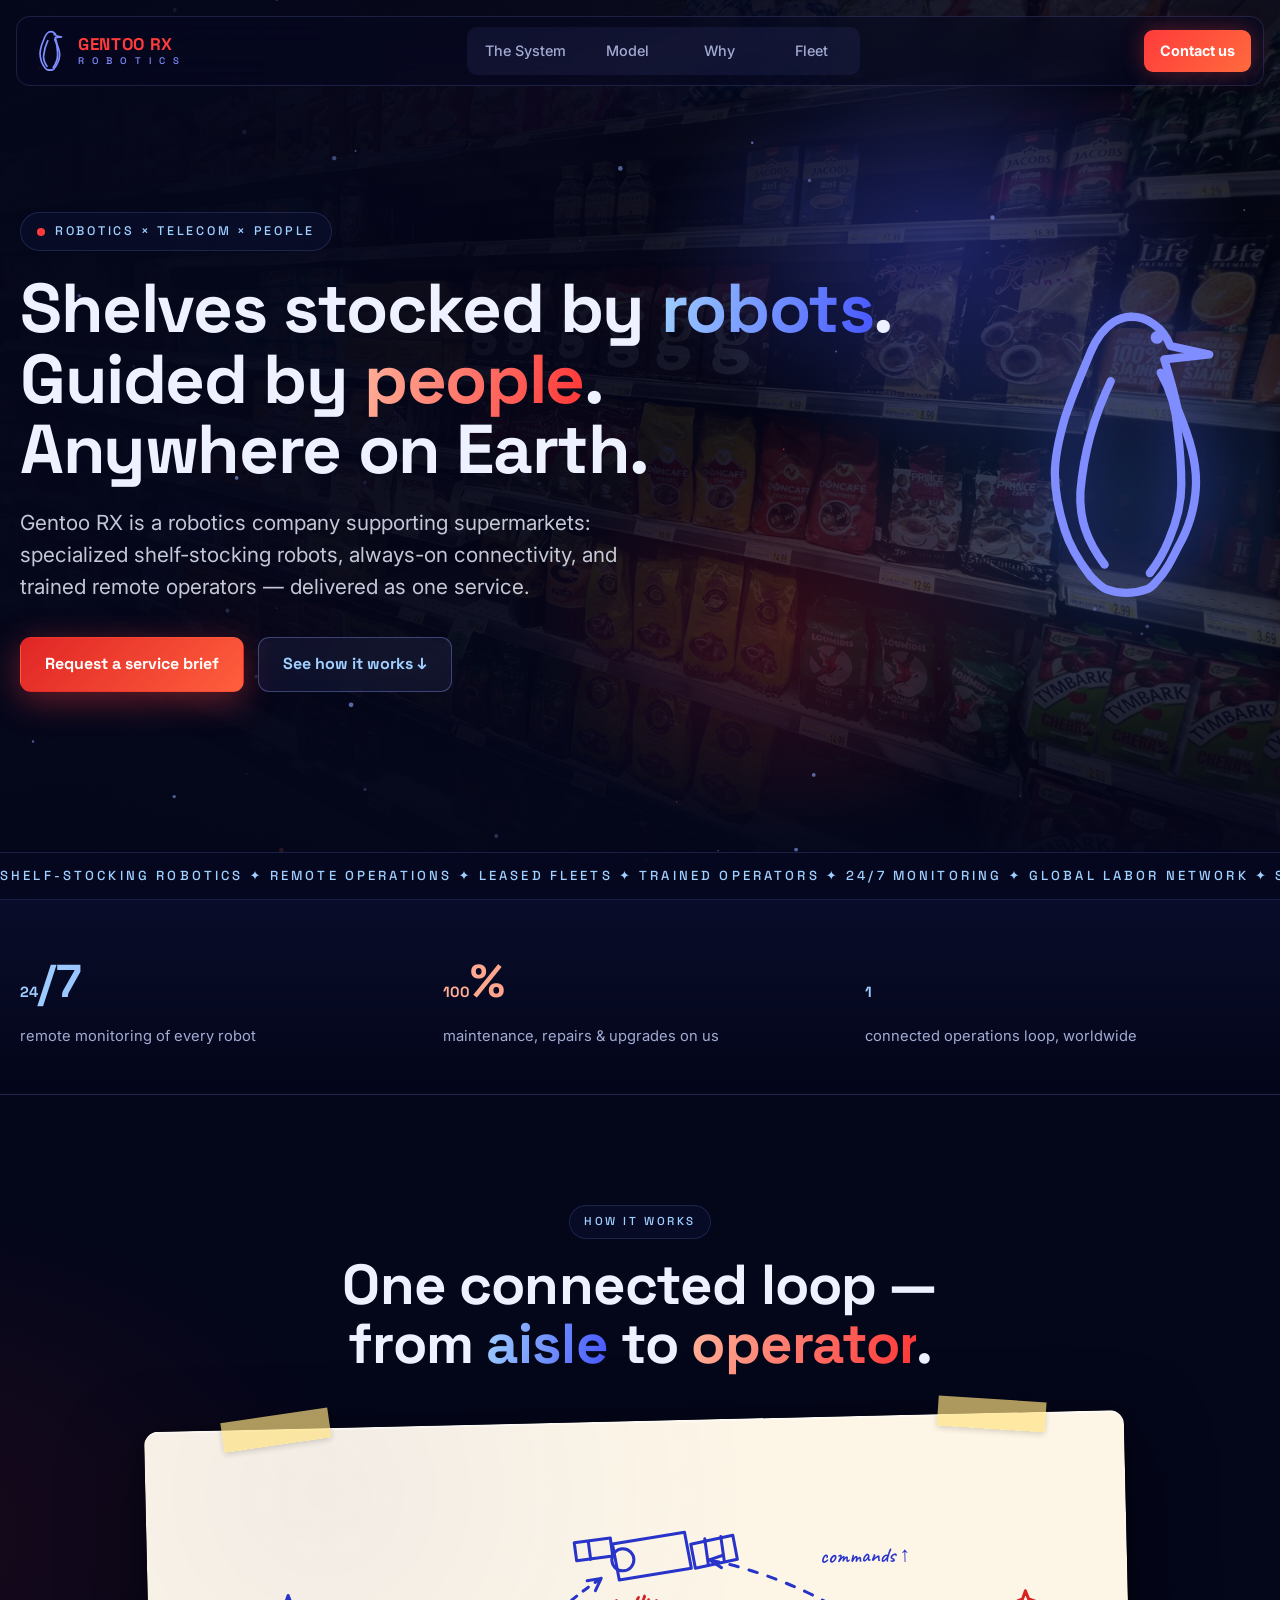
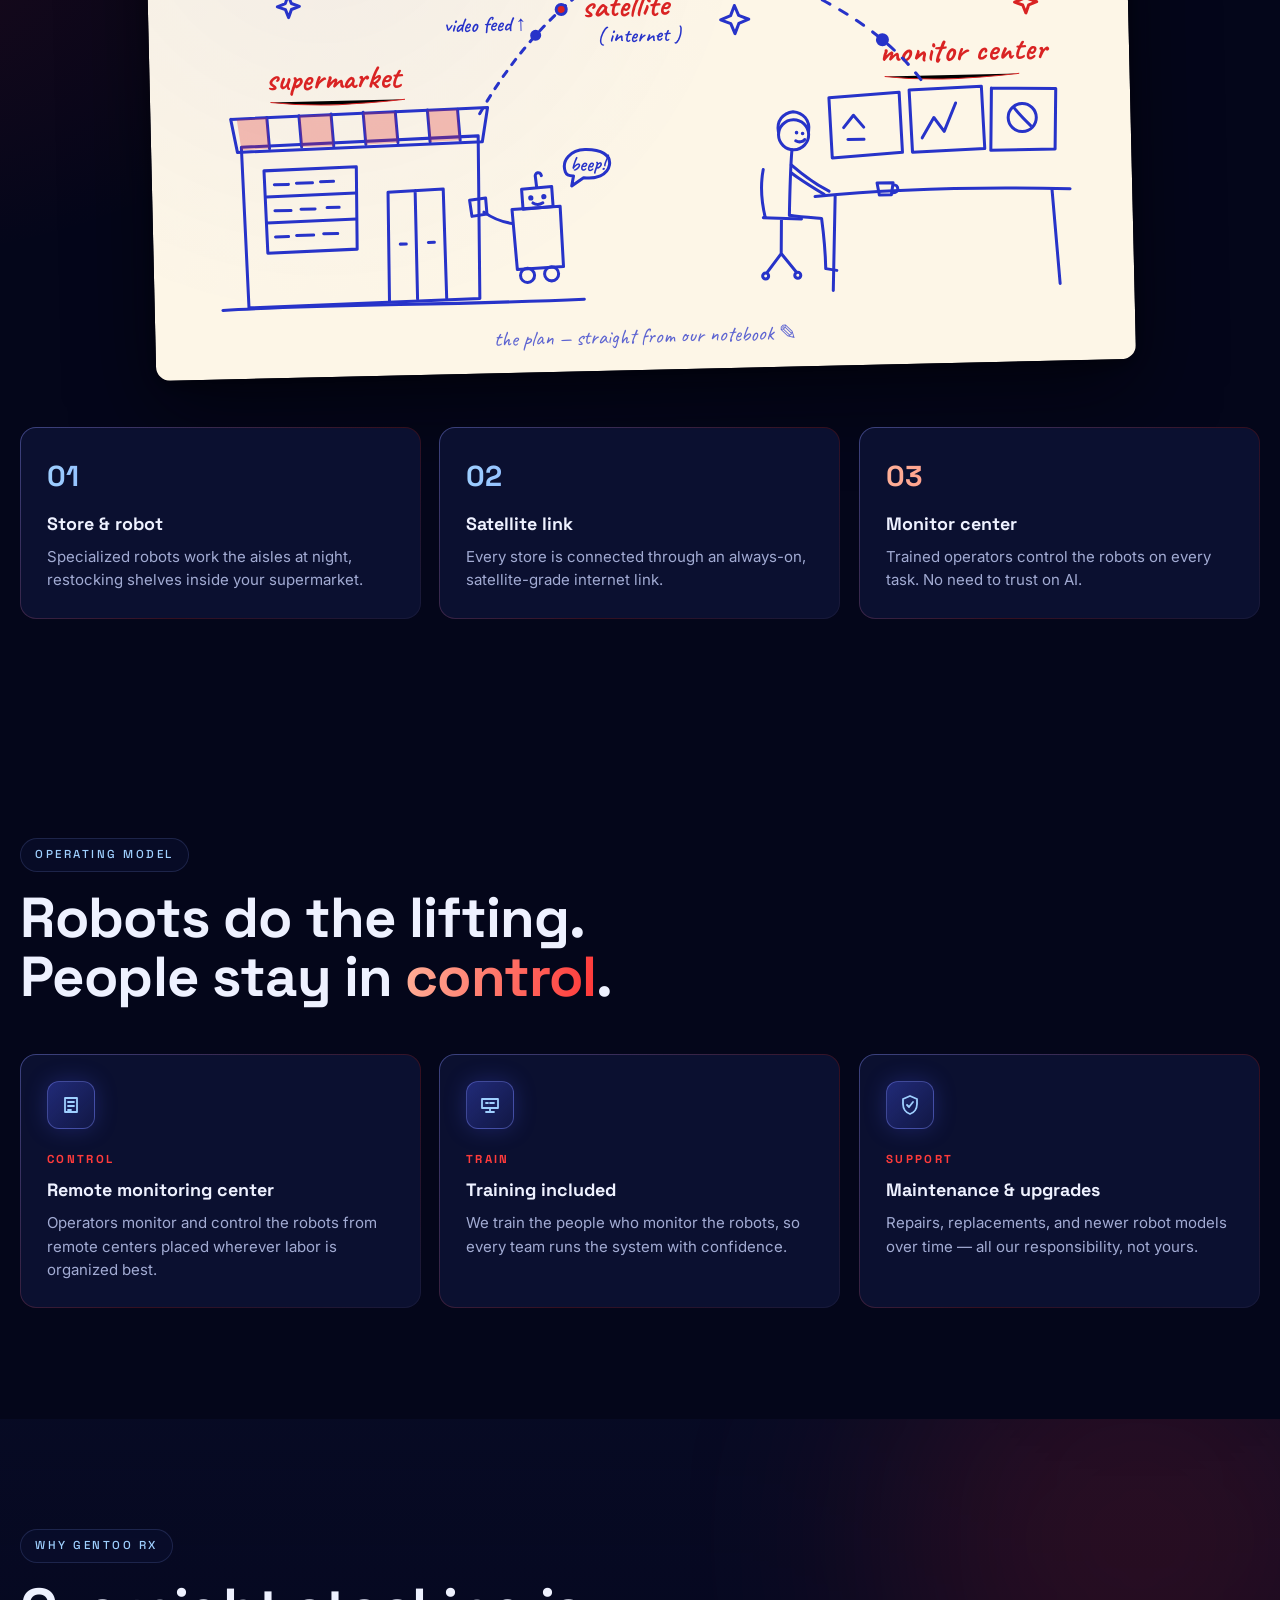
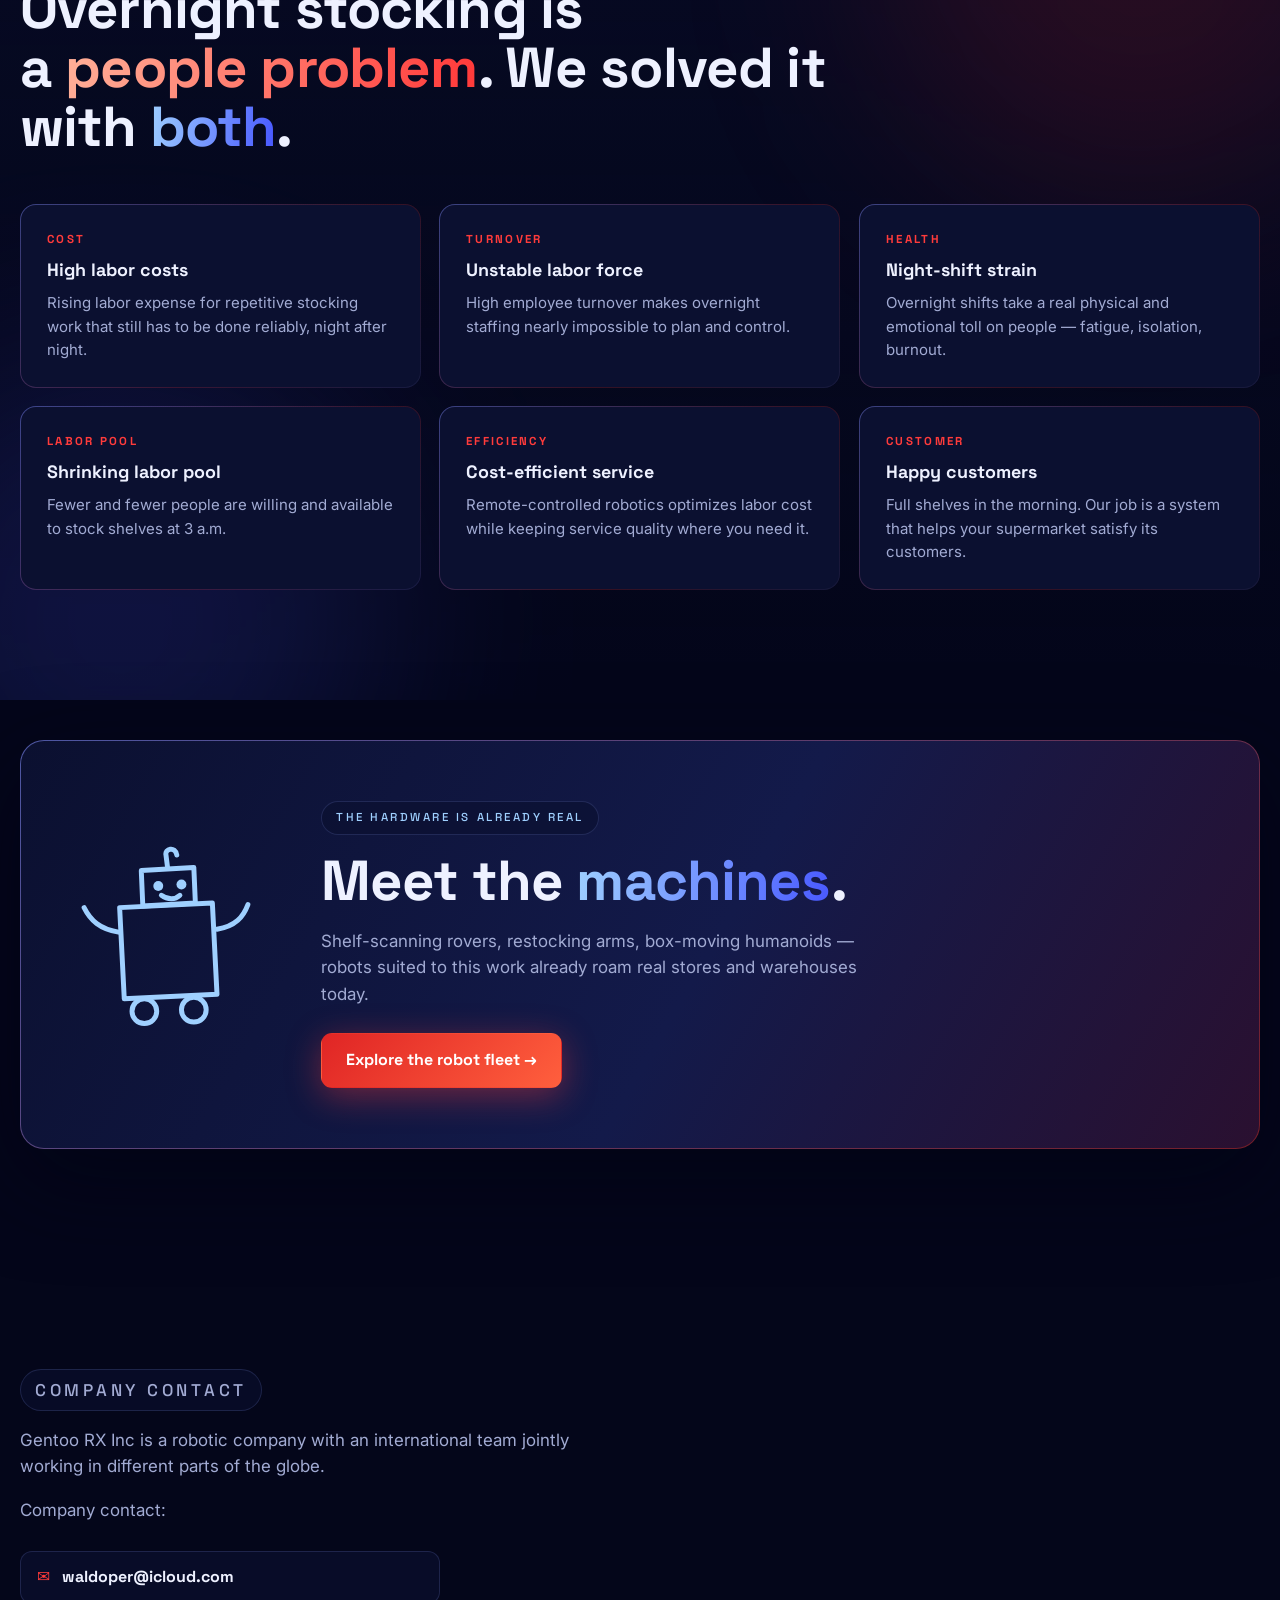
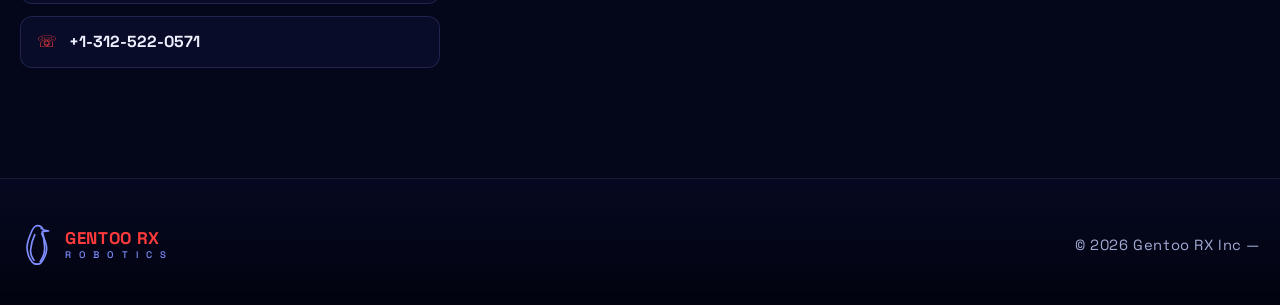
==== commit 2e1974a5: "recentering" ====
--- a/index.html
+++ b/index.html
@@ -68,7 +68,7 @@
             Anywhere on Earth.
           </h1>
           <p class="hero-lede" data-reveal data-delay="2">
-            Gentoo RX is a managed labor service for supermarkets: specialized
+            Gentoo RX is a robotics company supporting supermarkets: specialized
             shelf-stocking robots, always-on connectivity, and trained remote
             operators — delivered as one service.
           </p>
@@ -103,10 +103,6 @@
           <div class="stat" data-reveal>
             <strong><span data-count="24">0</span>/7</strong>
             <span>remote monitoring of every robot</span>
-          </div>
-          <div class="stat" data-reveal data-delay="1">
-            <strong>$<span data-count="0">0</span></strong>
-            <span>upfront robot investment — the fleet is leased</span>
           </div>
           <div class="stat" data-reveal data-delay="2">
             <strong><span data-count="100">0</span>%</strong>
@@ -272,7 +268,7 @@
             <article class="mini-card" data-reveal data-delay="2" data-tilt>
               <span class="mini-num grad grad-red">03</span>
               <h3>Monitor center</h3>
-              <p>Trained operators watch every task and take control the moment a robot needs a human touch.</p>
+              <p>Trained operators control the robots on every task. No need to trust on AI.</p>
             </article>
           </div>
         </div>
@@ -289,15 +285,7 @@
           </div>
 
           <div class="process-grid">
-            <article class="process-card" data-reveal data-tilt>
-              <div class="process-icon" aria-hidden="true">
-                <svg viewBox="0 0 24 24"><path d="M4 7h16M6 7v12h12V7M9 7V5h6v2" /></svg>
-              </div>
-              <span>Lease</span>
-              <h3>Robots leased, never bought</h3>
-              <p>Gentoo RX leases specialized shelf-stocking robots to supermarkets — no heavy upfront equipment investment.</p>
-            </article>
-
+            
             <article class="process-card" data-reveal data-delay="1" data-tilt>
               <div class="process-icon" aria-hidden="true">
                 <svg viewBox="0 0 24 24"><path d="M6 5h12v14H6zM9 9h6M9 13h6M9 17h3" /></svg>
@@ -407,45 +395,16 @@
         <div class="section-inner contact-grid">
           <div data-reveal>
             <p class="section-kicker">Company contact</p>
-            <h2 id="contact-title">Let's talk about your <span class="grad grad-red">shelves</span>.</h2>
             <p>
-              Gentoo RX Inc was founded by Oswaldo Per Pereira. For a service
-              brief or any question about robotic shelf-stocking, reach out —
-              we answer fast.
+              Gentoo RX Inc is a robotic company with an international team jointly working in different parts of the globe.
             </p>
+            <p>Company contact:</p>
             <div class="contact-list" aria-label="Gentoo RX Inc contact information">
               <a href="mailto:waldoper@icloud.com"><span aria-hidden="true">✉</span> waldoper@icloud.com</a>
               <a href="tel:+13125220571"><span aria-hidden="true">☏</span> +1-312-522-0571</a>
             </div>
           </div>
-
-          <form class="contact-form" data-contact-form data-reveal data-delay="1">
-            <label>
-              Name
-              <input type="text" name="name" autocomplete="name" required />
-            </label>
-            <label>
-              Company
-              <input type="text" name="company" autocomplete="organization" required />
-            </label>
-            <label>
-              Number of stores
-              <select name="stores" required>
-                <option value="">Select range</option>
-                <option>1 store</option>
-                <option>2-10 stores</option>
-                <option>11-50 stores</option>
-                <option>50+ stores</option>
-              </select>
-            </label>
-            <label>
-              Best email
-              <input type="email" name="email" autocomplete="email" required />
-            </label>
-            <button class="button button-primary" type="submit">Request service brief</button>
-            <p class="form-done" data-form-done hidden>🐧 Got it — we'll be in touch shortly.</p>
-          </form>
-        </div>
+          </div>
       </section>
     </main>
 
@@ -463,11 +422,7 @@
             <small>R&thinsp;o&thinsp;b&thinsp;o&thinsp;t&thinsp;i&thinsp;c&thinsp;s</small>
           </span>
         </a>
-        <p>
-          Gentoo RX Inc provides supermarket labor services by integrating
-          robotics technology, telecommunications, and trained human monitoring.
-        </p>
-        <p class="footer-legal">&copy; 2026 Gentoo RX Inc &mdash; Made in the USA</p>
+        <p class="footer-legal">&copy; 2026 Gentoo RX Inc &mdash;</p>
       </div>
     </footer>
 
--- a/styles.css
+++ b/styles.css
@@ -14,7 +14,7 @@
   --ink: #2733c9;
   --ink-red: #d92323;
   --radius: 16px;
-  --max-width: 1180px;
+  --max-width: 1320px;
   --font-display: "Space Grotesk", ui-sans-serif, system-ui, sans-serif;
   --font-body: Inter, ui-sans-serif, system-ui, -apple-system, "Segoe UI", sans-serif;
   --font-hand: Caveat, "Segoe Print", cursive;
@@ -555,7 +555,7 @@
 
 .stats-inner {
   display: grid;
-  grid-template-columns: repeat(4, minmax(0, 1fr));
+  grid-template-columns: repeat(3, minmax(0, 1fr));
   gap: 28px;
   width: min(calc(100% - 40px), var(--max-width));
   margin: 0 auto;
@@ -901,7 +901,7 @@
 /* ============ model ============ */
 .process-grid {
   display: grid;
-  grid-template-columns: repeat(4, minmax(0, 1fr));
+  grid-template-columns: repeat(3, minmax(0, 1fr));
   gap: 18px;
 }
 
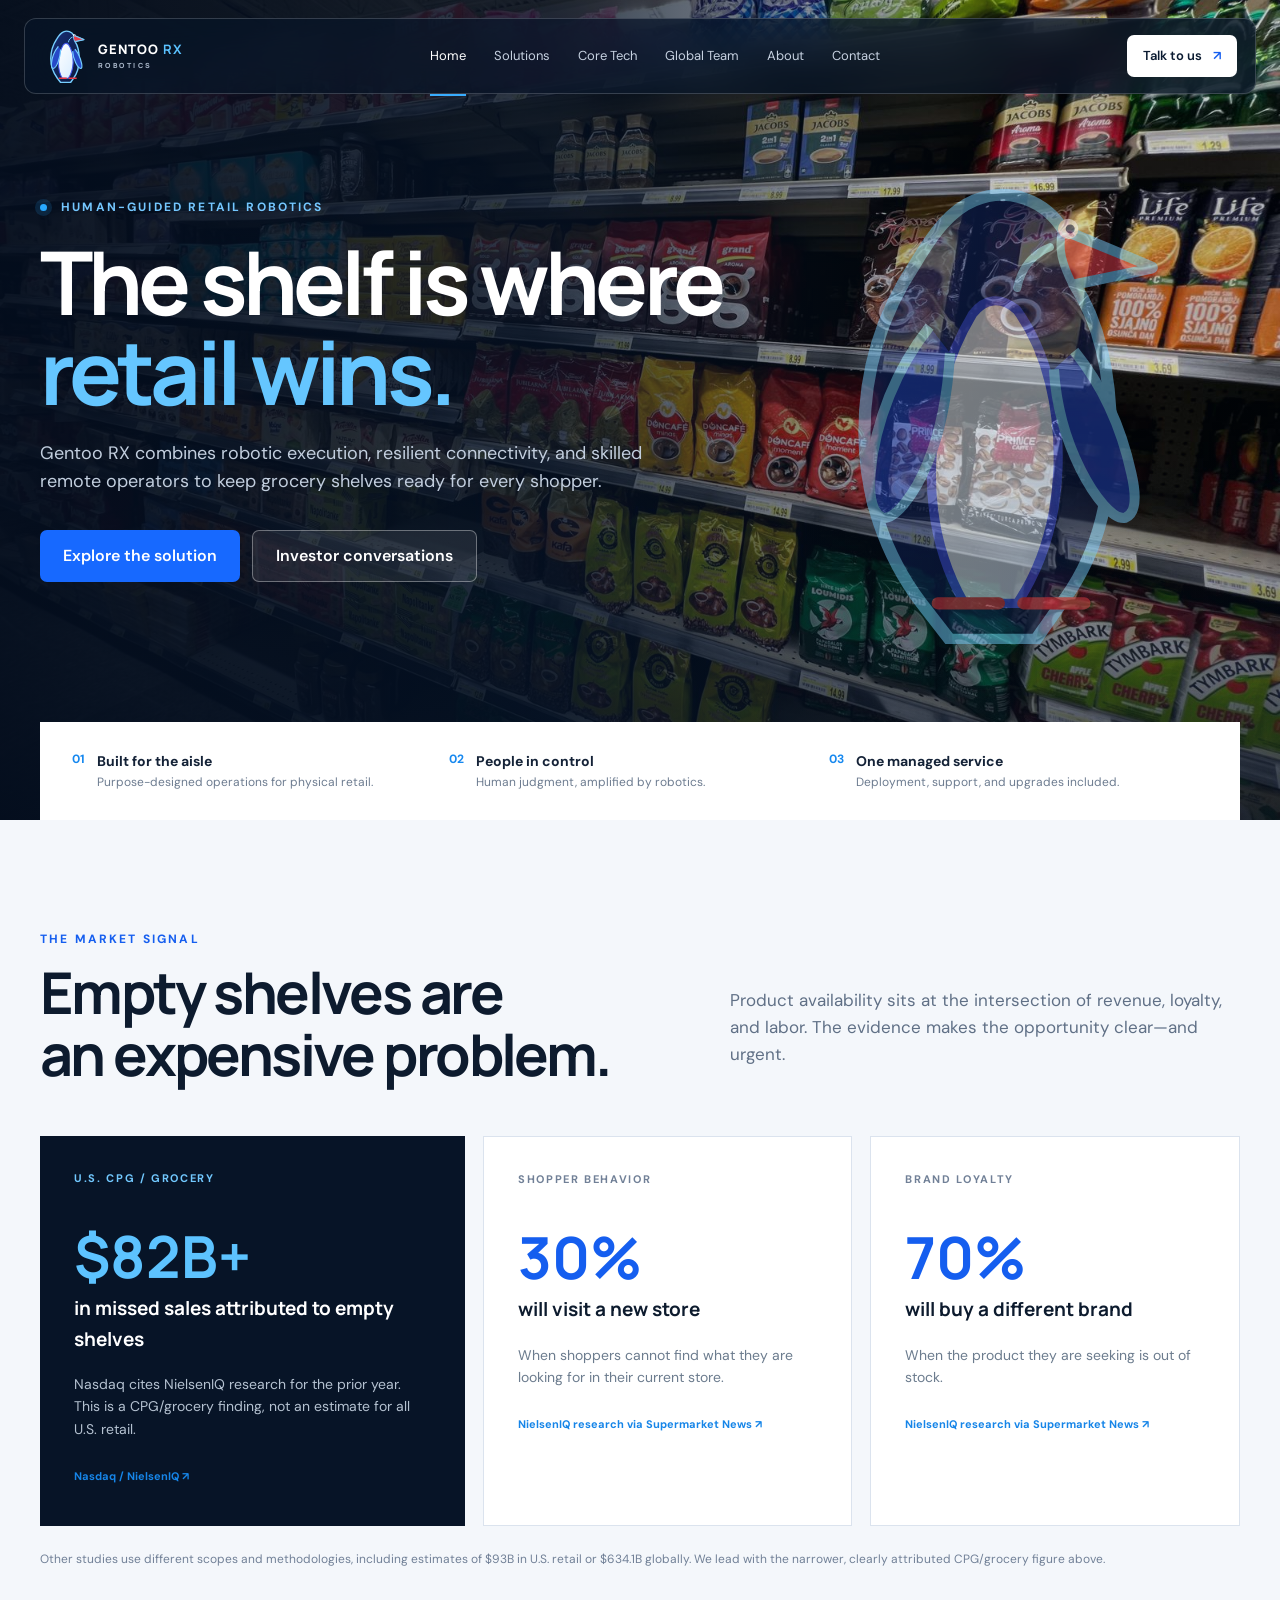
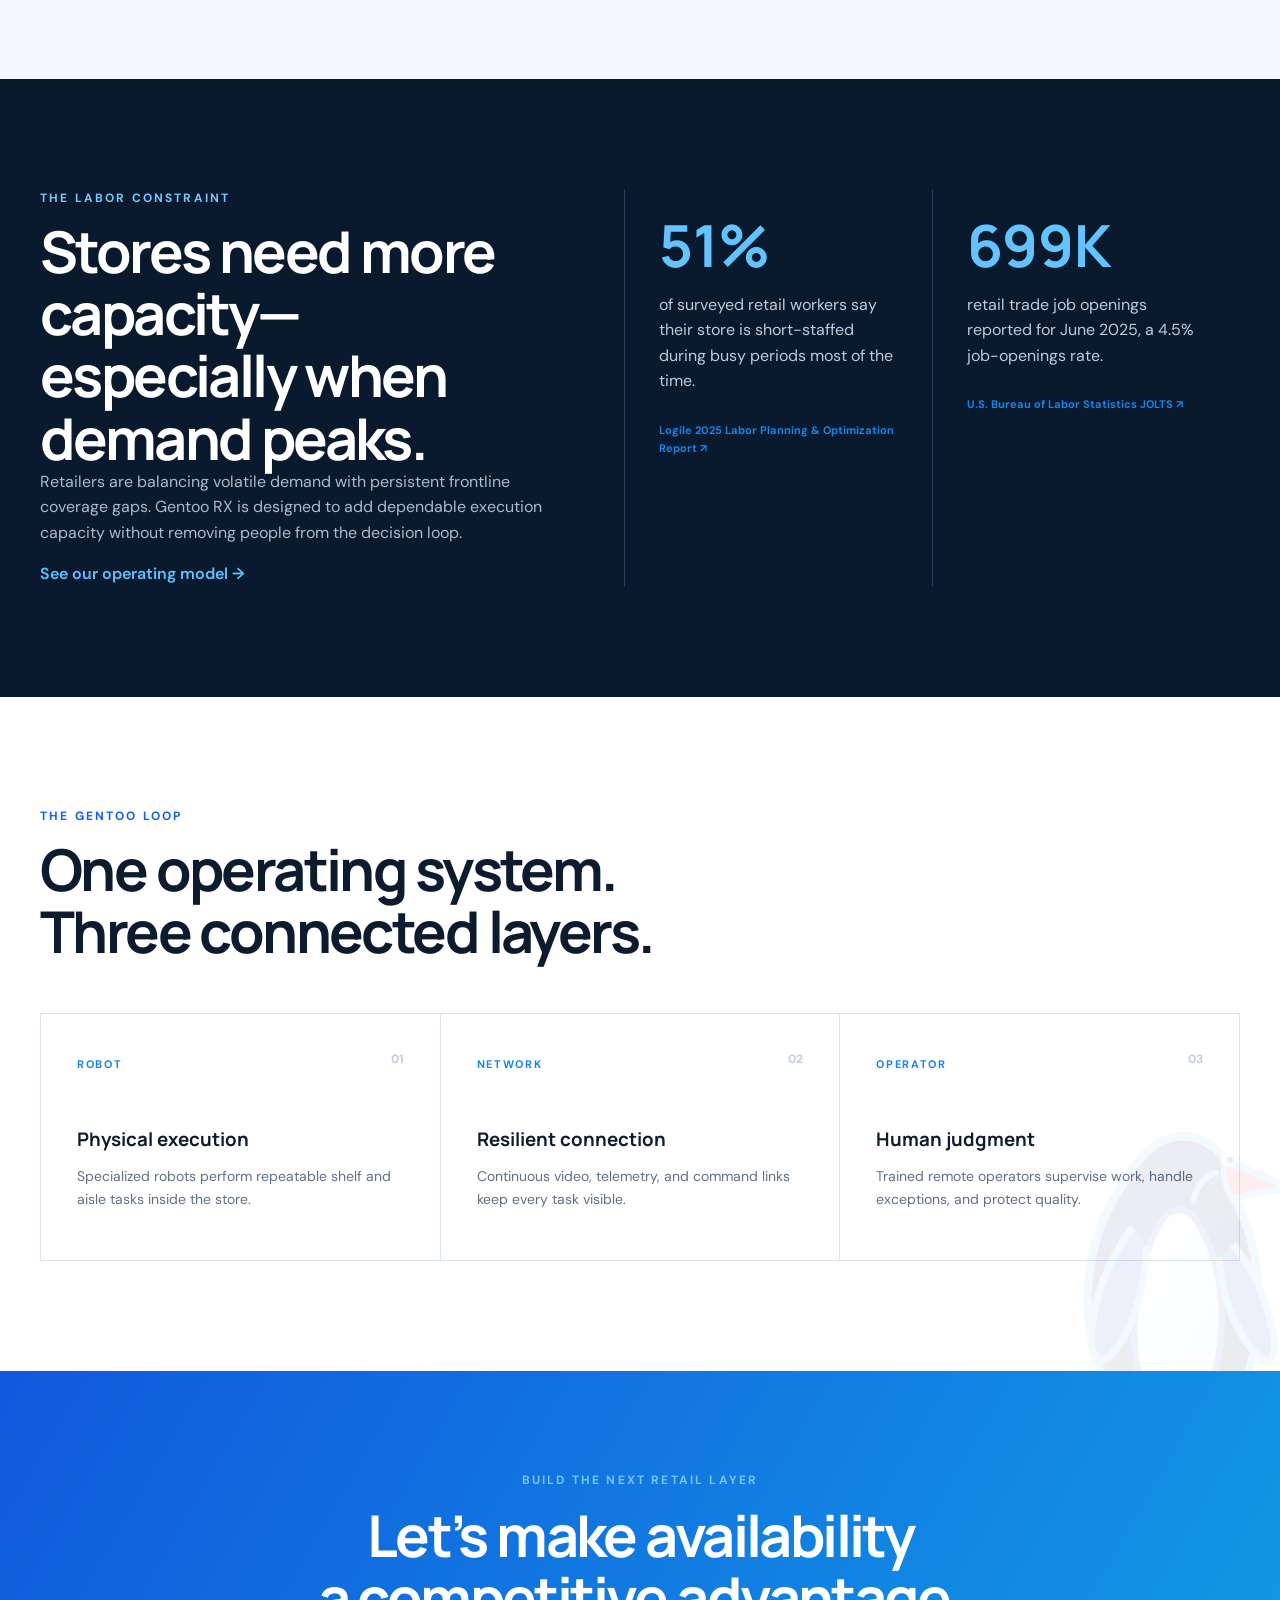
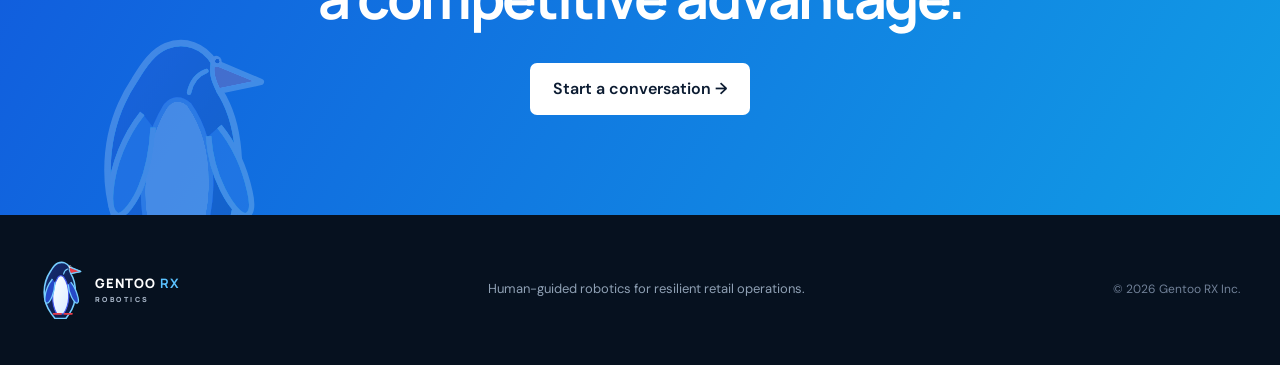
==== commit 0113f944: "Refine Gentoo RX penguin branding" ====
--- a/index.html
+++ b/index.html
@@ -1,431 +1,16 @@
-<!DOCTYPE html>
-<html lang="en">
-  <head>
-    <meta charset="UTF-8" />
-    <meta name="viewport" content="width=device-width, initial-scale=1.0" />
-    <meta
-      name="description"
-      content="Gentoo RX Inc — robotic shelf-stocking as a service. Specialized robots, satellite-grade connectivity, and trained remote operators for supermarkets around the globe."
-    />
-    <title>Gentoo RX | Robotic Shelf-Stocking as a Service</title>
-    <link rel="icon" href="data:image/svg+xml,%3Csvg xmlns='http://www.w3.org/2000/svg' viewBox='0 0 100 130'%3E%3Cpath d='M52 8C58 8 65 12 68 20L84 23.5 65.5 25.5C67.5 32 69.5 39 71 46 76 58 79 68 78.5 78 78 88 75 96 71 103 68 109 66 113 62.5 116.5 61 118.5 60 119.5 58.5 120 53 122 47 122 41.5 120 39 118.8 37 116.5 35 114.5 30 108 26.5 102 24.5 95.5 22 87.5 20.5 80 20.5 72.5 20.5 64.5 22.5 57 24.5 50 27.5 40.5 31.5 31.5 35 23 37.5 17 41 12.5 45 10 47 8.8 49.5 8 52 8Z' fill='none' stroke='%232f3bdb' stroke-width='5'/%3E%3Ccircle cx='62.5' cy='16.5' r='2.6' fill='%232f3bdb'/%3E%3C/svg%3E" />
-    <link rel="preconnect" href="https://fonts.googleapis.com" />
-    <link rel="preconnect" href="https://fonts.gstatic.com" crossorigin />
-    <link
-      href="https://fonts.googleapis.com/css2?family=Space+Grotesk:wght@400;500;700&family=Inter:wght@400;500;600&family=Caveat:wght@600;700&display=swap"
-      rel="stylesheet"
-    />
-    <link rel="preload" href="assets/gentoo-rx-shelf-background.jpeg" as="image" />
-    <link rel="stylesheet" href="styles.css?v=10" />
-  </head>
-  <body>
-    <div class="bg-grid" aria-hidden="true"></div>
+﻿<!doctype html><html lang="en"><head><meta charset="utf-8"><meta name="viewport" content="width=device-width,initial-scale=1"><meta name="description" content="Gentoo RX builds human-guided robotic shelf operations for modern grocery retail."><title>Gentoo RX — Retail operations, re-engineered</title><link rel="preconnect" href="https://fonts.googleapis.com"><link rel="preconnect" href="https://fonts.gstatic.com" crossorigin><link href="https://fonts.googleapis.com/css2?family=DM+Sans:wght@400;500;600&family=Manrope:wght@600;700;800&display=swap" rel="stylesheet"><link rel="stylesheet" href="styles.css?v=20"></head><body>
+<header class="header" data-header><a class="logo" href="index.html" aria-label="Gentoo RX Robotics home"><img class="penguin-logo" src="assets/gentoo-penguin.svg" alt=""><span class="brand-name">GENTOO <b>RX</b><small>ROBOTICS</small></span></a><nav><a class="active" href="index.html">Home</a><a href="solutions.html">Solutions</a><a href="technology.html">Core Tech</a><a href="team.html">Global Team</a><a href="about.html">About</a><a href="contact.html">Contact</a></nav><a class="header-cta" href="contact.html">Talk to us <span>↗</span></a></header>
+<main>
+<section class="home-hero"><img src="assets/gentoo-rx-shelf-background.jpeg" alt="Grocery aisle" class="hero-bg"><div class="hero-shade"></div><div class="hero-copy reveal"><p class="eyebrow light"><i></i> Human-guided retail robotics</p><h1>The shelf is where<br><em>retail wins.</em></h1><p>Gentoo RX combines robotic execution, resilient connectivity, and skilled remote operators to keep grocery shelves ready for every shopper.</p><div class="actions"><a class="btn primary" href="solutions.html">Explore the solution</a><a class="btn glass" href="contact.html">Investor conversations</a></div></div><div class="hero-proof"><span>01</span><p><b>Built for the aisle</b>Purpose-designed operations for physical retail.</p><span>02</span><p><b>People in control</b>Human judgment, amplified by robotics.</p><span>03</span><p><b>One managed service</b>Deployment, support, and upgrades included.</p></div></section>
 
-    <header class="site-header" data-header>
-      <a class="brand" href="#top" aria-label="Gentoo RX Inc home">
-        <svg class="brand-penguin" viewBox="0 0 100 130" aria-hidden="true">
-          <path
-            d="M52 8C58 8 65 12 68 20L84 23.5 65.5 25.5C67.5 32 69.5 39 71 46 76 58 79 68 78.5 78 78 88 75 96 71 103 68 109 66 113 62.5 116.5 61 118.5 60 119.5 58.5 120 53 122 47 122 41.5 120 39 118.8 37 116.5 35 114.5 30 108 26.5 102 24.5 95.5 22 87.5 20.5 80 20.5 72.5 20.5 64.5 22.5 57 24.5 50 27.5 40.5 31.5 31.5 35 23 37.5 17 41 12.5 45 10 47 8.8 49.5 8 52 8Z"
-          />
-          <path class="wing" d="M43.5 34.5C37 48 32.5 62 31 80 30.5 91 33.5 100 41 110" />
-          <circle class="eye" cx="62.5" cy="16.5" r="2.6" />
-          <path class="belly" d="M64 31C68 38 70.5 46 71 55 72 63 72.5 70 72.5 77 72.5 85 70.5 92.5 67.5 99.5 65.5 104.5 63 109 59.5 113.5" />
-        </svg>
-        <span class="brand-text">
-          <strong>GENTOO <em>RX</em></strong>
-          <small>R&thinsp;o&thinsp;b&thinsp;o&thinsp;t&thinsp;i&thinsp;c&thinsp;s</small>
-        </span>
-      </a>
+<section class="market section"><div class="section-head reveal"><div><p class="eyebrow">The market signal</p><h2>Empty shelves are<br>an expensive problem.</h2></div><p class="lead">Product availability sits at the intersection of revenue, loyalty, and labor. The evidence makes the opportunity clear—and urgent.</p></div><div class="metrics">
+<article class="metric featured reveal"><p class="metric-label">U.S. CPG / grocery</p><strong>$82B+</strong><h3>in missed sales attributed to empty shelves</h3><p>Nasdaq cites NielsenIQ research for the prior year. This is a CPG/grocery finding, not an estimate for all U.S. retail.</p><a href="https://www.nasdaq.com/articles/fixing-the-%2480-billion-out-of-stock-dilemma" target="_blank" rel="noopener">Nasdaq / NielsenIQ ↗</a></article>
+<article class="metric reveal"><p class="metric-label">Shopper behavior</p><strong>30%</strong><h3>will visit a new store</h3><p>When shoppers cannot find what they are looking for in their current store.</p><a href="https://www.supermarketnews.com/consumer-trends/nielseniq-out-stocks-during-pandemic-lead-billions-missed-cpg-sales" target="_blank" rel="noopener">NielsenIQ research via Supermarket News ↗</a></article>
+<article class="metric reveal"><p class="metric-label">Brand loyalty</p><strong>70%</strong><h3>will buy a different brand</h3><p>When the product they are seeking is out of stock.</p><a href="https://www.supermarketnews.com/consumer-trends/nielseniq-out-stocks-during-pandemic-lead-billions-missed-cpg-sales" target="_blank" rel="noopener">NielsenIQ research via Supermarket News ↗</a></article>
+</div><p class="context-note">Other studies use different scopes and methodologies, including estimates of $93B in U.S. retail or $634.1B globally. We lead with the narrower, clearly attributed CPG/grocery figure above.</p></section>
 
-      <nav class="nav-links" aria-label="Primary navigation">
-        <a href="#system">The System</a>
-        <a href="#model">Model</a>
-        <a href="#why">Why</a>
-        <a href="robots.html">Fleet</a>
-      </nav>
+<section class="labor section"><div class="labor-copy reveal"><p class="eyebrow light">The labor constraint</p><h2>Stores need more capacity—especially when demand peaks.</h2><p>Retailers are balancing volatile demand with persistent frontline coverage gaps. Gentoo RX is designed to add dependable execution capacity without removing people from the decision loop.</p><a class="text-link" href="solutions.html">See our operating model →</a></div><div class="labor-data reveal"><div><strong>51%</strong><p>of surveyed retail workers say their store is short-staffed during busy periods most of the time.</p><a href="https://www.logile.com/resources/blog/retail-labor-plans-fall-short-on-the-front-line" target="_blank" rel="noopener">Logile 2025 Labor Planning & Optimization Report ↗</a></div><div><strong>699K</strong><p>retail trade job openings reported for June 2025, a 4.5% job-openings rate.</p><a href="https://www.bls.gov/news.release/archives/jolts_07292025.htm" target="_blank" rel="noopener">U.S. Bureau of Labor Statistics JOLTS ↗</a></div></div></section>
 
-      <a class="nav-cta" href="#contact">Contact&nbsp;us</a>
-    </header>
-
-    <main id="top">
-      <!-- ============ HERO ============ -->
-      <section class="hero" aria-labelledby="hero-title">
-        <div class="hero-media" aria-hidden="true">
-          <img src="assets/gentoo-rx-shelf-background.jpeg" alt="" fetchpriority="high" />
-        </div>
-        <div class="hero-scrim" aria-hidden="true"></div>
-        <div class="aurora" aria-hidden="true"></div>
-        <canvas class="hero-particles" data-particles aria-hidden="true"></canvas>
-
-        <div class="hero-content">
-          <p class="hero-badge" data-reveal>
-            <span class="pulse-dot" aria-hidden="true"></span>
-            Robotics&nbsp;&times;&nbsp;Telecom&nbsp;&times;&nbsp;People
-          </p>
-          <h1 id="hero-title" data-reveal data-delay="1">
-            Shelves stocked by <span class="grad grad-blue">robots</span>.<br />
-            Guided by <span class="grad grad-red">people</span>.<br />
-            Anywhere on Earth.
-          </h1>
-          <p class="hero-lede" data-reveal data-delay="2">
-            Gentoo RX is a robotics company supporting supermarkets: specialized
-            shelf-stocking robots, always-on connectivity, and trained remote
-            operators — delivered as one service.
-          </p>
-          <div class="hero-actions" data-reveal data-delay="3" aria-label="Primary actions">
-            <a class="button button-primary" href="#contact">Request a service brief</a>
-            <a class="button button-ghost" href="#system">See how it works&nbsp;&darr;</a>
-          </div>
-        </div>
-
-        <svg class="hero-penguin" viewBox="0 0 100 130" aria-hidden="true">
-          <path
-            class="draw"
-            d="M52 8C58 8 65 12 68 20L84 23.5 65.5 25.5C67.5 32 69.5 39 71 46 76 58 79 68 78.5 78 78 88 75 96 71 103 68 109 66 113 62.5 116.5 61 118.5 60 119.5 58.5 120 53 122 47 122 41.5 120 39 118.8 37 116.5 35 114.5 30 108 26.5 102 24.5 95.5 22 87.5 20.5 80 20.5 72.5 20.5 64.5 22.5 57 24.5 50 27.5 40.5 31.5 31.5 35 23 37.5 17 41 12.5 45 10 47 8.8 49.5 8 52 8Z"
-            pathLength="1"
-          />
-          <path class="draw wing" d="M43.5 34.5C37 48 32.5 62 31 80 30.5 91 33.5 100 41 110" pathLength="1" />
-          <circle class="eye" cx="62.5" cy="16.5" r="2.6" />
-          <path class="draw belly" d="M64 31C68 38 70.5 46 71 55 72 63 72.5 70 72.5 77 72.5 85 70.5 92.5 67.5 99.5 65.5 104.5 63 109 59.5 113.5" pathLength="1" />
-        </svg>
-
-        <div class="marquee" aria-hidden="true">
-          <div class="marquee-track">
-            <span>Shelf-stocking robotics ✦ Remote operations ✦ Leased fleets ✦ Trained operators ✦ 24/7 monitoring ✦ Global labor network ✦&nbsp;</span
-            ><span>Shelf-stocking robotics ✦ Remote operations ✦ Leased fleets ✦ Trained operators ✦ 24/7 monitoring ✦ Global labor network ✦&nbsp;</span>
-          </div>
-        </div>
-      </section>
-
-      <!-- ============ STATS ============ -->
-      <section class="stats" aria-label="Gentoo RX at a glance">
-        <div class="stats-inner">
-          <div class="stat" data-reveal>
-            <strong><span data-count="24">0</span>/7</strong>
-            <span>remote monitoring of every robot</span>
-          </div>
-          <div class="stat" data-reveal data-delay="2">
-            <strong><span data-count="100">0</span>%</strong>
-            <span>maintenance, repairs &amp; upgrades on us</span>
-          </div>
-          <div class="stat" data-reveal data-delay="3">
-            <strong><span data-count="1">0</span></strong>
-            <span>connected operations loop, worldwide</span>
-          </div>
-        </div>
-      </section>
-
-      <!-- ============ THE SYSTEM (sketch) ============ -->
-      <section class="section system-section" id="system" aria-labelledby="system-title">
-        <div class="section-inner">
-          <div class="section-heading center" data-reveal>
-            <p class="section-kicker">How it works</p>
-            <h2 id="system-title">
-              One connected loop —<br />from <span class="grad grad-blue">aisle</span> to
-              <span class="grad grad-red">operator</span>.
-            </h2>
-          </div>
-
-          <div class="paper-wrap" data-reveal data-delay="1">
-            <figure class="paper" data-sketch>
-              <span class="tape tape-left" aria-hidden="true"></span>
-              <span class="tape tape-right" aria-hidden="true"></span>
-
-              <svg
-                class="sketch"
-                viewBox="0 -14 920 456"
-                role="img"
-                aria-label="Cartoon sketch: a supermarket with a robot connects through a satellite internet link to a remote monitor center."
-              >
-                <!-- ====== supermarket ====== -->
-                <g class="ink">
-                  <path class="draw d1" pathLength="1" d="M62 268 L298 262 L296 424 L66 428 Z" />
-                  <!-- awning -->
-                  <path class="draw d1" pathLength="1" d="M52 240 L308 234 L302 268 L58 273 Z" />
-                  <path class="draw d2" pathLength="1" d="M88 239 L90 270 M120 238 L122 269 M152 237 L154 269 M184 236 L186 268 M216 236 L218 267 M248 235 L250 267 M278 235 L280 266" />
-                  <path class="red-fill soft" d="M58 240 L88 239 L90 270 L62 271 Z M120 238 L152 237 L154 269 L122 269 Z M184 236 L216 236 L218 267 L186 268 Z M248 235 L278 235 L280 266 L250 267 Z" />
-                  <!-- window with shelves -->
-                  <path class="draw d2" pathLength="1" d="M84 292 L176 290 L175 372 L86 374 Z" />
-                  <path class="draw d3" pathLength="1" d="M86 318 L175 316 M86 344 L175 342" />
-                  <path class="draw d3" pathLength="1" d="M94 306 h14 M116 305 h16 M140 304 h13 M94 332 h16 M120 331 h14 M146 330 h12 M94 358 h13 M115 357 h17 M142 356 h14" />
-                  <!-- door -->
-                  <path class="draw d2" pathLength="1" d="M206 424 L207 316 L262 314 L263 423 M234 315 L234 423 M224 368 h-6 M246 367 h6" />
-                  <!-- ground -->
-                  <path class="draw d3" pathLength="1" d="M40 430 C 140 426, 260 430, 400 427" />
-                </g>
-                <!-- robot -->
-                <g class="ink robot">
-                  <path class="draw d3" pathLength="1" d="M330 336 L378 334 L380 394 L334 396 Z" />
-                  <path class="draw d3" pathLength="1" d="M340 316 L370 314 L371 334 L341 336 Z" />
-                  <circle class="dot" cx="349" cy="325" r="2.6" />
-                  <circle class="dot" cx="362" cy="324" r="2.6" />
-                  <path class="draw d4" pathLength="1" d="M351 330 C 354 332, 358 332, 361 330" />
-                  <path class="draw d4" pathLength="1" d="M355 314 L354 304 M354 304 c-1 -4 5 -6 6 -1" />
-                  <circle class="draw d4" pathLength="1" cx="344" cy="402" r="7" />
-                  <circle class="draw d4" pathLength="1" cx="368" cy="401" r="7" />
-                  <!-- arm holding box toward shelf window -->
-                  <path class="draw d4" pathLength="1" d="M330 350 C 318 348, 310 344, 302 338" />
-                  <path class="draw d4" pathLength="1" d="M288 326 L304 324 L305 340 L290 342 Z" />
-                  <!-- speech bubble -->
-                  <path class="draw d5" pathLength="1" d="M384 300 C 380 288, 390 278, 404 278 C 420 278, 430 284, 428 294 C 426 304, 414 308, 402 306 L 390 314 L 392 304 C 388 304, 385 303, 384 300 Z" />
-                  <text class="hand small" x="389" y="299">beep!</text>
-                </g>
-                <text class="hand red label" x="88" y="212">supermarket</text>
-                <path class="draw d2 red-ink" pathLength="1" d="M92 224 C 140 230, 180 228, 226 224" />
-
-                <!-- ====== satellite ====== -->
-                <g class="ink sat">
-                  <path class="draw d2" pathLength="1" d="M436 74 L508 64 L514 100 L442 110 Z" />
-                  <circle class="draw d3" pathLength="1" cx="446" cy="90" r="11" />
-                  <path class="draw d3" pathLength="1" d="M514 76 L556 68 L560 92 L518 100 Z M528 71 L531 97 M544 69 L547 94" />
-                  <path class="draw d3" pathLength="1" d="M436 86 L400 90 L398 72 L434 68 Z M412 71 L414 89" />
-                  <!-- signal waves toward the store -->
-                  <path class="wave w1" d="M382 66 C 372 76, 372 96, 382 106" />
-                  <path class="wave w2" d="M366 56 C 352 72, 352 100, 366 116" />
-                  <path class="wave w3" d="M350 46 C 332 68, 332 104, 350 126" />
-                </g>
-                <text class="hand red label" x="404" y="146">satellite</text>
-                <text class="hand small blue" x="418" y="172">( internet )</text>
-
-                <!-- ====== monitor center ====== -->
-                <g class="ink center">
-                  <!-- monitors -->
-                  <path class="draw d2" pathLength="1" d="M648 232 L718 228 L720 288 L650 292 Z" />
-                  <path class="draw d2" pathLength="1" d="M728 226 L800 224 L802 286 L730 288 Z" />
-                  <path class="draw d2" pathLength="1" d="M810 226 L874 228 L872 288 L808 288 Z" />
-                  <!-- screen doodles: robot cam, chart, map -->
-                  <path class="draw d4" pathLength="1" d="M662 262 l10 -12 l10 12 M666 274 h16" />
-                  <path class="draw d4" pathLength="1" d="M740 274 L752 254 L762 268 L774 240" />
-                  <circle class="draw d4" pathLength="1" cx="840" cy="256" r="14" />
-                  <path class="draw d4" pathLength="1" d="M832 246 c6 8 10 12 16 18" />
-                  <!-- desk -->
-                  <path class="draw d3" pathLength="1" d="M632 330 C 710 324, 800 324, 886 328" />
-                  <path class="draw d3" pathLength="1" d="M652 330 L648 424 M868 328 L874 422" />
-                  <!-- operator seated on a chair at the side of the desk -->
-                  <circle class="draw d3" pathLength="1" cx="612" cy="268" r="15" />
-                  <path class="draw d4" pathLength="1" d="M597 265 C 595 254, 602 246, 612 245 C 622 246, 629 254, 627 265" />
-                  <circle class="dot" cx="615" cy="266" r="1.8" />
-                  <circle class="dot" cx="621" cy="267" r="1.8" />
-                  <path class="draw d4" pathLength="1" d="M614 274 c3 2 7 1.5 9 -1" />
-                  <path class="draw d4" pathLength="1" d="M610 283 C 608 302, 607 324, 606 348" />
-                  <path class="draw d4" pathLength="1" d="M609 298 C 620 308, 633 318, 646 325 M609 306 C 619 314, 630 321, 641 328" />
-                  <path class="draw d4" pathLength="1" d="M606 348 C 618 350, 629 351, 638 352 C 640 370, 641 386, 641 402 L 652 404" />
-                  <!-- office chair -->
-                  <path class="draw d5" pathLength="1" d="M580 350 L 618 352 M582 350 C 578 332, 578 316, 581 302 M598 352 L 597 386 M583 404 L 597 386 L 611 404" />
-                  <circle class="draw d5" pathLength="1" cx="581" cy="408" r="3" />
-                  <circle class="draw d5" pathLength="1" cx="613" cy="408" r="3" />
-                  <!-- coffee -->
-                  <path class="draw d5" pathLength="1" d="M694 318 l2 12 h12 l2 -12 Z M710 320 c6 0 6 8 0 8" />
-                  <path class="wave w1" d="M698 306 c2 -4 -2 -6 0 -10 M704 306 c2 -4 -2 -6 0 -10" />
-                </g>
-                <text class="hand red label" x="700" y="198">monitor center</text>
-                <path class="draw d2 red-ink" pathLength="1" d="M704 212 C 750 218, 790 216, 838 212" />
-
-                <!-- ====== links ====== -->
-                <g class="ink links">
-                  <!-- store -> satellite -->
-                  <path class="draw d3 dashline" id="linkA" pathLength="1" d="M300 240 C 330 190, 372 140, 424 108" />
-                  <path class="draw d4" pathLength="1" d="M424 108 l-14 2 M424 108 l-6 12" />
-                  <!-- monitor center -> satellite -->
-                  <path class="draw d3 dashline" id="linkB" pathLength="1" d="M740 216 C 700 160, 620 112, 532 92" />
-                  <path class="draw d4" pathLength="1" d="M532 92 l13 -4 M532 92 l12 8" />
-                  <text class="hand small blue" x="266" y="158">video feed &uarr;</text>
-                  <text class="hand small blue" x="642" y="98">commands &uarr;</text>
-                  <!-- data packets -->
-                  <circle class="packet red-dot" r="5">
-                    <animateMotion dur="3.2s" repeatCount="indefinite" rotate="none" path="M300 240 C 330 190, 372 140, 424 108" />
-                  </circle>
-                  <circle class="packet blue-dot" r="5">
-                    <animateMotion dur="3.2s" begin="1.6s" repeatCount="indefinite" rotate="none" path="M740 216 C 700 160, 620 112, 532 92" />
-                  </circle>
-                  <circle class="packet blue-dot" r="4">
-                    <animateMotion dur="3.2s" begin="0.8s" repeatCount="indefinite" rotate="none" path="M424 108 C 372 140, 330 190, 300 240" />
-                  </circle>
-                </g>
-
-                <!-- doodles -->
-                <g class="ink doodle">
-                  <path class="draw d5" pathLength="1" d="M556 138 l4 10 10 4 -10 4 -4 10 -4 -10 -10 -4 10 -4 Z" />
-                  <path class="draw d5" pathLength="1" d="M112 118 l3 8 8 3 -8 3 -3 8 -3 -8 -8 -3 8 -3 Z" />
-                  <path class="draw d5 red-ink" pathLength="1" d="M846 130 l3 8 8 3 -8 3 -3 8 -3 -8 -8 -3 8 -3 Z" />
-                </g>
-              </svg>
-              <figcaption class="hand paper-caption">the plan — straight from our notebook ✎</figcaption>
-            </figure>
-          </div>
-
-          <div class="system-cards">
-            <article class="mini-card" data-reveal data-tilt>
-              <span class="mini-num grad grad-blue">01</span>
-              <h3>Store &amp; robot</h3>
-              <p>Specialized robots work the aisles at night, restocking shelves inside your supermarket.</p>
-            </article>
-            <article class="mini-card" data-reveal data-delay="1" data-tilt>
-              <span class="mini-num grad grad-blue">02</span>
-              <h3>Satellite link</h3>
-              <p>Every store is connected through an always-on, satellite-grade internet link.</p>
-            </article>
-            <article class="mini-card" data-reveal data-delay="2" data-tilt>
-              <span class="mini-num grad grad-red">03</span>
-              <h3>Monitor center</h3>
-              <p>Trained operators control the robots on every task. No need to trust on AI.</p>
-            </article>
-          </div>
-        </div>
-      </section>
-
-      <!-- ============ MODEL ============ -->
-      <section class="section model-section" id="model" aria-labelledby="model-title">
-        <div class="section-inner">
-          <div class="section-heading" data-reveal>
-            <p class="section-kicker">Operating model</p>
-            <h2 id="model-title">
-              Robots do the lifting.<br />People stay in <span class="grad grad-red">control</span>.
-            </h2>
-          </div>
-
-          <div class="process-grid">
-            
-            <article class="process-card" data-reveal data-delay="1" data-tilt>
-              <div class="process-icon" aria-hidden="true">
-                <svg viewBox="0 0 24 24"><path d="M6 5h12v14H6zM9 9h6M9 13h6M9 17h3" /></svg>
-              </div>
-              <span>Control</span>
-              <h3>Remote monitoring center</h3>
-              <p>Operators monitor and control the robots from remote centers placed wherever labor is organized best.</p>
-            </article>
-
-            <article class="process-card" data-reveal data-delay="2" data-tilt>
-              <div class="process-icon" aria-hidden="true">
-                <svg viewBox="0 0 24 24"><path d="M4 6h16v9H4zM8 19h8M12 15v4M8 10h2M12 10h4" /></svg>
-              </div>
-              <span>Train</span>
-              <h3>Training included</h3>
-              <p>We train the people who monitor the robots, so every team runs the system with confidence.</p>
-            </article>
-
-            <article class="process-card" data-reveal data-delay="3" data-tilt>
-              <div class="process-icon" aria-hidden="true">
-                <svg viewBox="0 0 24 24"><path d="M12 3 5 6v5c0 4.5 2.8 8.6 7 10 4.2-1.4 7-5.5 7-10V6zM9 12l2 2 4-5" /></svg>
-              </div>
-              <span>Support</span>
-              <h3>Maintenance &amp; upgrades</h3>
-              <p>Repairs, replacements, and newer robot models over time — all our responsibility, not yours.</p>
-            </article>
-          </div>
-        </div>
-      </section>
-
-      <!-- ============ WHY ============ -->
-      <section class="section why-section" id="why" aria-labelledby="why-title">
-        <div class="glow glow-red" aria-hidden="true"></div>
-        <div class="glow glow-blue" aria-hidden="true"></div>
-        <div class="section-inner">
-          <div class="section-heading" data-reveal>
-            <p class="section-kicker">Why Gentoo RX</p>
-            <h2 id="why-title">
-              Overnight stocking is<br />a <span class="grad grad-red">people problem</span>. We solved it with
-              <span class="grad grad-blue">both</span>.
-            </h2>
-          </div>
-
-          <div class="benefit-grid">
-            <article class="benefit-card" data-reveal data-tilt>
-              <span>Cost</span>
-              <h3>High labor costs</h3>
-              <p>Rising labor expense for repetitive stocking work that still has to be done reliably, night after night.</p>
-            </article>
-            <article class="benefit-card" data-reveal data-delay="1" data-tilt>
-              <span>Turnover</span>
-              <h3>Unstable labor force</h3>
-              <p>High employee turnover makes overnight staffing nearly impossible to plan and control.</p>
-            </article>
-            <article class="benefit-card" data-reveal data-delay="2" data-tilt>
-              <span>Health</span>
-              <h3>Night-shift strain</h3>
-              <p>Overnight shifts take a real physical and emotional toll on people — fatigue, isolation, burnout.</p>
-            </article>
-            <article class="benefit-card" data-reveal data-tilt>
-              <span>Labor pool</span>
-              <h3>Shrinking labor pool</h3>
-              <p>Fewer and fewer people are willing and available to stock shelves at 3&nbsp;a.m.</p>
-            </article>
-            <article class="benefit-card" data-reveal data-delay="1" data-tilt>
-              <span>Efficiency</span>
-              <h3>Cost-efficient service</h3>
-              <p>Remote-controlled robotics optimizes labor cost while keeping service quality where you need it.</p>
-            </article>
-            <article class="benefit-card" data-reveal data-delay="2" data-tilt>
-              <span>Customer</span>
-              <h3>Happy customers</h3>
-              <p>Full shelves in the morning. Our job is a system that helps your supermarket satisfy its customers.</p>
-            </article>
-          </div>
-        </div>
-      </section>
-
-      <!-- ============ FLEET CTA ============ -->
-      <section class="section fleet-cta" aria-labelledby="fleet-title">
-        <div class="section-inner fleet-inner" data-reveal>
-          <svg class="fleet-bot" viewBox="0 0 110 120" aria-hidden="true">
-            <path d="M25 36 L85 33 L88 92 L28 95 Z" />
-            <path d="M39 12 L73 10 L74 33 L40 35 Z" />
-            <circle class="dot" cx="50" cy="22" r="3.2" />
-            <circle class="dot" cx="65" cy="21" r="3.2" />
-            <path d="M52 28 C 56 31, 61 31, 64 28" />
-            <path d="M56 10 L55 2 M55 2 c-1 -4 6 -6 7 0" />
-            <circle cx="41" cy="103" r="8" />
-            <circle cx="73" cy="102" r="8" />
-            <path d="M25 52 C 12 50, 6 44, 2 36 M88 50 C 100 48, 105 42, 108 34" />
-          </svg>
-          <div>
-            <p class="section-kicker">The hardware is already real</p>
-            <h2 id="fleet-title">Meet the <span class="grad grad-blue">machines</span>.</h2>
-            <p class="fleet-lede">
-              Shelf-scanning rovers, restocking arms, box-moving humanoids — robots
-              suited to this work already roam real stores and warehouses today.
-            </p>
-            <a class="button button-primary" href="robots.html">Explore the robot fleet &rarr;</a>
-          </div>
-        </div>
-      </section>
-
-      <!-- ============ CONTACT ============ -->
-      <section class="section contact-section" id="contact" aria-labelledby="contact-title">
-        <div class="section-inner contact-grid">
-          <div data-reveal>
-            <p class="section-kicker">Company contact</p>
-            <p>
-              Gentoo RX Inc is a robotic company with an international team jointly working in different parts of the globe.
-            </p>
-            <p>Company contact:</p>
-            <div class="contact-list" aria-label="Gentoo RX Inc contact information">
-              <a href="mailto:waldoper@icloud.com"><span aria-hidden="true">✉</span> waldoper@icloud.com</a>
-              <a href="tel:+13125220571"><span aria-hidden="true">☏</span> +1-312-522-0571</a>
-            </div>
-          </div>
-          </div>
-      </section>
-    </main>
-
-    <footer class="site-footer">
-      <div class="footer-inner">
-        <a class="brand footer-brand" href="#top" aria-label="Gentoo RX Inc home">
-          <svg class="brand-penguin" viewBox="0 0 100 130" aria-hidden="true">
-            <path d="M52 8C58 8 65 12 68 20L84 23.5 65.5 25.5C67.5 32 69.5 39 71 46 76 58 79 68 78.5 78 78 88 75 96 71 103 68 109 66 113 62.5 116.5 61 118.5 60 119.5 58.5 120 53 122 47 122 41.5 120 39 118.8 37 116.5 35 114.5 30 108 26.5 102 24.5 95.5 22 87.5 20.5 80 20.5 72.5 20.5 64.5 22.5 57 24.5 50 27.5 40.5 31.5 31.5 35 23 37.5 17 41 12.5 45 10 47 8.8 49.5 8 52 8Z" />
-            <path class="wing" d="M43.5 34.5C37 48 32.5 62 31 80 30.5 91 33.5 100 41 110" />
-            <path class="belly" d="M64 31C68 38 70.5 46 71 55 72 63 72.5 70 72.5 77 72.5 85 70.5 92.5 67.5 99.5 65.5 104.5 63 109 59.5 113.5" />
-            <circle class="eye" cx="62.5" cy="16.5" r="2.6" />
-          </svg>
-          <span class="brand-text">
-            <strong>GENTOO <em>RX</em></strong>
-            <small>R&thinsp;o&thinsp;b&thinsp;o&thinsp;t&thinsp;i&thinsp;c&thinsp;s</small>
-          </span>
-        </a>
-        <p class="footer-legal">&copy; 2026 Gentoo RX Inc &mdash;</p>
-      </div>
-    </footer>
-
-    <script src="script.js?v=10"></script>
-  </body>
-</html>
+<section class="system section"><div class="section-head reveal"><div><p class="eyebrow">The Gentoo loop</p><h2>One operating system.<br>Three connected layers.</h2></div></div><div class="steps"><article><b>01</b><span>Robot</span><h3>Physical execution</h3><p>Specialized robots perform repeatable shelf and aisle tasks inside the store.</p></article><article><b>02</b><span>Network</span><h3>Resilient connection</h3><p>Continuous video, telemetry, and command links keep every task visible.</p></article><article><b>03</b><span>Operator</span><h3>Human judgment</h3><p>Trained remote operators supervise work, handle exceptions, and protect quality.</p></article></div></section>
+<section class="cta"><p class="eyebrow light">Build the next retail layer</p><h2>Let’s make availability<br>a competitive advantage.</h2><a class="btn white" href="contact.html">Start a conversation →</a></section>
+</main><footer><a class="logo" href="index.html" aria-label="Gentoo RX Robotics home"><img class="penguin-logo" src="assets/gentoo-penguin.svg" alt=""><span class="brand-name">GENTOO <b>RX</b><small>ROBOTICS</small></span></a><p>Human-guided robotics for resilient retail operations.</p><span>© 2026 Gentoo RX Inc.</span></footer><script src="script.js"></script></body></html>
--- a/styles.css
+++ b/styles.css
@@ -1,1472 +1,9 @@
-:root {
-  --bg: #04061a;
-  --bg-2: #090d2c;
-  --panel: #0b1030;
-  --blue: #4b5cff;
-  --blue-bright: #7f8dff;
-  --blue-ice: #9fd0ff;
-  --red: #ff3b3b;
-  --red-deep: #e02525;
-  --text: #eef1ff;
-  --muted: #a2abd3;
-  --line: rgba(143, 160, 255, 0.16);
-  --paper: #fdf6e7;
-  --ink: #2733c9;
-  --ink-red: #d92323;
-  --radius: 16px;
-  --max-width: 1320px;
-  --font-display: "Space Grotesk", ui-sans-serif, system-ui, sans-serif;
-  --font-body: Inter, ui-sans-serif, system-ui, -apple-system, "Segoe UI", sans-serif;
-  --font-hand: Caveat, "Segoe Print", cursive;
-}
-
-* {
-  box-sizing: border-box;
-}
-
-html {
-  scroll-behavior: smooth;
-}
-
-body {
-  margin: 0;
-  color: var(--text);
-  background:
-    radial-gradient(1200px 700px at 85% -10%, rgba(75, 92, 255, 0.16), transparent 60%),
-    radial-gradient(900px 600px at -10% 30%, rgba(224, 37, 37, 0.1), transparent 55%),
-    var(--bg);
-  font-family: var(--font-body);
-  line-height: 1.55;
-  overflow-x: hidden;
-}
-
-img,
-svg {
-  display: block;
-}
-
-a {
-  color: inherit;
-  text-decoration: none;
-}
-
-button,
-input,
-select {
-  font: inherit;
-}
-
-::selection {
-  background: rgba(75, 92, 255, 0.55);
-}
-
-/* faint animated grid backdrop */
-.bg-grid {
-  position: fixed;
-  inset: 0;
-  z-index: 0;
-  pointer-events: none;
-  background-image:
-    linear-gradient(rgba(127, 141, 255, 0.05) 1px, transparent 1px),
-    linear-gradient(90deg, rgba(127, 141, 255, 0.05) 1px, transparent 1px);
-  background-size: 44px 44px;
-  mask-image: radial-gradient(ellipse 90% 70% at 50% 20%, #000 30%, transparent 75%);
-  animation: grid-drift 24s linear infinite;
-}
-
-@keyframes grid-drift {
-  to {
-    background-position: 44px 44px;
-  }
-}
-
-main,
-.site-header,
-.site-footer {
-  position: relative;
-  z-index: 1;
-}
-
-/* ============ header ============ */
-.site-header {
-  position: fixed;
-  inset: 0 0 auto;
-  z-index: 40;
-  display: flex;
-  align-items: center;
-  justify-content: space-between;
-  gap: 24px;
-  width: min(calc(100% - 32px), var(--max-width));
-  margin: 16px auto 0;
-  padding: 10px 12px 10px 16px;
-  background: rgba(6, 9, 34, 0.55);
-  border: 1px solid var(--line);
-  border-radius: 14px;
-  backdrop-filter: blur(18px);
-  -webkit-backdrop-filter: blur(18px);
-  transition: background 200ms ease, border-color 200ms ease, box-shadow 200ms ease;
-}
-
-.site-header.is-scrolled {
-  background: rgba(5, 7, 26, 0.86);
-  border-color: rgba(143, 160, 255, 0.3);
-  box-shadow: 0 18px 60px rgba(2, 4, 20, 0.6);
-}
-
-.brand {
-  display: inline-flex;
-  align-items: center;
-  gap: 11px;
-  min-width: max-content;
-}
-
-.brand-penguin {
-  width: 34px;
-  height: 44px;
-  overflow: visible;
-}
-
-.brand-penguin path,
-.brand-penguin .wing,
-.brand-penguin .belly {
-  fill: none;
-  stroke: var(--blue-bright);
-  stroke-width: 5;
-  stroke-linecap: round;
-  stroke-linejoin: round;
-}
-
-.brand-penguin .eye {
-  fill: var(--blue-bright);
-  stroke: none;
-}
-
-.brand-text strong,
-.brand-text small {
-  display: block;
-  line-height: 1;
-  font-family: var(--font-display);
-}
-
-.brand-text strong {
-  color: var(--red);
-  font-size: 1.06rem;
-  font-weight: 700;
-  letter-spacing: 0.04em;
-}
-
-.brand-text strong em {
-  font-style: normal;
-  color: var(--red);
-}
-
-.brand-text small {
-  margin-top: 4px;
-  color: var(--blue-bright);
-  font-size: 0.6rem;
-  font-weight: 500;
-  letter-spacing: 0.32em;
-  text-transform: uppercase;
-}
-
-.nav-links {
-  display: flex;
-  align-items: center;
-  gap: 4px;
-  padding: 4px;
-  background: rgba(127, 141, 255, 0.08);
-  border-radius: 10px;
-}
-
-.nav-links a {
-  min-width: 88px;
-  padding: 9px 14px;
-  border-radius: 8px;
-  font-size: 0.9rem;
-  font-weight: 500;
-  text-align: center;
-  color: var(--muted);
-  transition: background 160ms ease, color 160ms ease;
-}
-
-.nav-links a:hover,
-.nav-links a:focus-visible,
-.nav-links a[aria-current="page"] {
-  background: rgba(127, 141, 255, 0.16);
-  color: #fff;
-}
-
-.nav-cta {
-  min-width: max-content;
-  padding: 10px 16px;
-  color: #fff;
-  background: linear-gradient(135deg, var(--red), #ff6a3d);
-  border-radius: 9px;
-  font-size: 0.9rem;
-  font-weight: 700;
-  box-shadow: 0 0 22px rgba(255, 59, 59, 0.35);
-  transition: transform 160ms ease, box-shadow 160ms ease;
-}
-
-.nav-cta:hover,
-.nav-cta:focus-visible {
-  transform: translateY(-2px);
-  box-shadow: 0 6px 30px rgba(255, 59, 59, 0.55);
-}
-
-/* ============ hero ============ */
-.hero {
-  position: relative;
-  min-height: 100svh;
-  display: grid;
-  align-items: center;
-  overflow: hidden;
-  padding-bottom: 56px;
-}
-
-.hero-media,
-.hero-scrim,
-.aurora,
-.hero-particles {
-  position: absolute;
-  inset: 0;
-}
-
-.hero-media img {
-  width: 100%;
-  height: 100%;
-  object-fit: cover;
-  object-position: center 40%;
-  filter: brightness(0.5) saturate(0.85) contrast(1.05);
-  animation: hero-zoom 22s ease-in-out infinite alternate;
-}
-
-@keyframes hero-zoom {
-  from {
-    transform: scale(1) translateX(0);
-  }
-  to {
-    transform: scale(1.08) translateX(-1.5%);
-  }
-}
-
-.hero-scrim {
-  background:
-    linear-gradient(90deg, rgba(4, 6, 26, 0.96) 8%, rgba(4, 6, 26, 0.78) 45%, rgba(4, 6, 26, 0.35) 85%),
-    linear-gradient(0deg, var(--bg) 3%, rgba(4, 6, 26, 0.3) 36%, rgba(4, 6, 26, 0.68) 100%);
-}
-
-.aurora {
-  pointer-events: none;
-  background:
-    radial-gradient(420px 300px at 74% 28%, rgba(75, 92, 255, 0.34), transparent 70%),
-    radial-gradient(380px 280px at 62% 70%, rgba(224, 37, 37, 0.22), transparent 70%),
-    radial-gradient(500px 340px at 88% 55%, rgba(70, 140, 255, 0.2), transparent 70%);
-  filter: blur(10px);
-  animation: aurora-move 14s ease-in-out infinite alternate;
-  mix-blend-mode: screen;
-}
-
-@keyframes aurora-move {
-  from {
-    transform: translate3d(-2%, -1%, 0) scale(1);
-  }
-  to {
-    transform: translate3d(2%, 3%, 0) scale(1.08);
-  }
-}
-
-.hero-particles {
-  pointer-events: none;
-}
-
-.hero-content {
-  position: relative;
-  z-index: 3;
-  width: min(calc(100% - 40px), var(--max-width));
-  margin: 0 auto;
-  padding: 150px 0 90px;
-}
-
-.hero-badge {
-  display: inline-flex;
-  align-items: center;
-  gap: 10px;
-  margin: 0 0 22px;
-  padding: 9px 16px;
-  border: 1px solid var(--line);
-  border-radius: 999px;
-  background: rgba(11, 16, 48, 0.6);
-  backdrop-filter: blur(8px);
-  color: var(--blue-ice);
-  font-family: var(--font-display);
-  font-size: 0.78rem;
-  font-weight: 500;
-  letter-spacing: 0.22em;
-  text-transform: uppercase;
-}
-
-.pulse-dot {
-  width: 8px;
-  height: 8px;
-  border-radius: 50%;
-  background: var(--red);
-  box-shadow: 0 0 0 0 rgba(255, 59, 59, 0.7);
-  animation: pulse 1.8s ease-out infinite;
-}
-
-@keyframes pulse {
-  70% {
-    box-shadow: 0 0 0 9px rgba(255, 59, 59, 0);
-  }
-  100% {
-    box-shadow: 0 0 0 0 rgba(255, 59, 59, 0);
-  }
-}
-
-h1,
-h2,
-h3,
-p {
-  margin-top: 0;
-}
-
-h1 {
-  margin-bottom: 22px;
-  font-family: var(--font-display);
-  font-size: clamp(2.6rem, 5.4vw, 4.8rem);
-  font-weight: 700;
-  line-height: 1.02;
-  letter-spacing: -0.02em;
-}
-
-h2 {
-  margin-bottom: 18px;
-  font-family: var(--font-display);
-  font-size: clamp(1.9rem, 4.4vw, 3.6rem);
-  font-weight: 700;
-  line-height: 1.05;
-  letter-spacing: -0.015em;
-}
-
-h3 {
-  margin-bottom: 10px;
-  font-family: var(--font-display);
-  font-size: 1.12rem;
-  font-weight: 700;
-  line-height: 1.25;
-}
-
-/* animated gradient text */
-.grad {
-  background-size: 220% 100%;
-  -webkit-background-clip: text;
-  background-clip: text;
-  -webkit-text-fill-color: transparent;
-  color: transparent;
-  animation: grad-shift 5s ease-in-out infinite alternate;
-}
-
-.grad-blue {
-  background-image: linear-gradient(100deg, #9fd0ff, #4b5cff 45%, #8fa0ff 75%, #c4e2ff);
-}
-
-.grad-red {
-  background-image: linear-gradient(100deg, #ffb199, #ff3b3b 45%, #ff7a5c 75%, #ffc4b3);
-}
-
-@keyframes grad-shift {
-  from {
-    background-position: 0% 50%;
-  }
-  to {
-    background-position: 100% 50%;
-  }
-}
-
-.hero-lede {
-  max-width: 620px;
-  margin-bottom: 34px;
-  color: rgba(238, 241, 255, 0.82);
-  font-size: clamp(1.05rem, 1.9vw, 1.3rem);
-}
-
-.hero-actions {
-  display: flex;
-  flex-wrap: wrap;
-  gap: 14px;
-}
-
-.button {
-  position: relative;
-  display: inline-flex;
-  min-height: 52px;
-  align-items: center;
-  justify-content: center;
-  padding: 14px 24px;
-  border: 1px solid transparent;
-  border-radius: 11px;
-  cursor: pointer;
-  overflow: hidden;
-  font-family: var(--font-display);
-  font-weight: 700;
-  transition: transform 180ms ease, box-shadow 180ms ease, background 180ms ease,
-    border-color 180ms ease;
-}
-
-.button:hover,
-.button:focus-visible {
-  transform: translateY(-2px);
-}
-
-.button-primary {
-  color: #fff;
-  background: linear-gradient(135deg, var(--red-deep), #ff5f3d);
-  box-shadow: 0 8px 34px rgba(255, 59, 59, 0.4);
-}
-
-.button-primary::after {
-  content: "";
-  position: absolute;
-  inset: 0;
-  background: linear-gradient(110deg, transparent 30%, rgba(255, 255, 255, 0.35) 50%, transparent 70%);
-  transform: translateX(-110%);
-  transition: transform 600ms ease;
-}
-
-.button-primary:hover::after,
-.button-primary:focus-visible::after {
-  transform: translateX(110%);
-}
-
-.button-primary:hover,
-.button-primary:focus-visible {
-  box-shadow: 0 12px 44px rgba(255, 59, 59, 0.6);
-}
-
-.button-ghost {
-  color: var(--blue-ice);
-  background: rgba(127, 141, 255, 0.08);
-  border-color: rgba(143, 160, 255, 0.35);
-  backdrop-filter: blur(8px);
-}
-
-.button-ghost:hover,
-.button-ghost:focus-visible {
-  background: rgba(127, 141, 255, 0.18);
-  border-color: rgba(143, 160, 255, 0.6);
-}
-
-/* big floating penguin */
-.hero-penguin {
-  position: absolute;
-  z-index: 2;
-  right: clamp(12px, 2.5vw, 60px);
-  top: 52%;
-  width: clamp(150px, 19vw, 280px);
-  height: auto;
-  overflow: visible;
-  transform: translateY(-54%);
-  filter: drop-shadow(0 0 26px rgba(75, 92, 255, 0.55));
-  animation: float 6s ease-in-out infinite;
-}
-
-@keyframes float {
-  0%,
-  100% {
-    transform: translateY(-54%) rotate(0deg);
-  }
-  50% {
-    transform: translateY(-58%) rotate(1.6deg);
-  }
-}
-
-.hero-penguin path {
-  fill: none;
-  stroke: var(--blue-bright);
-  stroke-width: 3.4;
-  stroke-linecap: round;
-  stroke-linejoin: round;
-}
-
-.hero-penguin .eye {
-  fill: var(--blue-bright);
-}
-
-.hero-penguin .draw {
-  stroke-dasharray: 1;
-  stroke-dashoffset: 1;
-  animation: draw-in 2.4s ease forwards 0.5s;
-}
-
-.hero-penguin .wing {
-  animation-delay: 1.4s;
-}
-
-.hero-penguin .belly {
-  animation-delay: 2s;
-}
-
-@keyframes draw-in {
-  to {
-    stroke-dashoffset: 0;
-  }
-}
-
-/* marquee */
-.marquee {
-  position: absolute;
-  z-index: 4;
-  left: 0;
-  right: 0;
-  bottom: 0;
-  overflow: hidden;
-  border-top: 1px solid var(--line);
-  border-bottom: 1px solid var(--line);
-  background: rgba(6, 9, 34, 0.72);
-  backdrop-filter: blur(10px);
-}
-
-.marquee-track {
-  display: flex;
-  width: max-content;
-  padding: 13px 0;
-  color: var(--blue-ice);
-  font-family: var(--font-display);
-  font-size: 0.82rem;
-  font-weight: 500;
-  letter-spacing: 0.24em;
-  text-transform: uppercase;
-  white-space: nowrap;
-  animation: marquee 26s linear infinite;
-}
-
-@keyframes marquee {
-  to {
-    transform: translateX(-50%);
-  }
-}
-
-/* ============ stats ============ */
-.stats {
-  border-bottom: 1px solid var(--line);
-  background: linear-gradient(180deg, rgba(11, 16, 48, 0.7), rgba(4, 6, 26, 0));
-}
-
-.stats-inner {
-  display: grid;
-  grid-template-columns: repeat(3, minmax(0, 1fr));
-  gap: 28px;
-  width: min(calc(100% - 40px), var(--max-width));
-  margin: 0 auto;
-  padding: 46px 0;
-}
-
-.stat strong {
-  display: block;
-  margin-bottom: 6px;
-  font-family: var(--font-display);
-  font-size: clamp(2rem, 3.6vw, 3rem);
-  font-weight: 700;
-  background-image: linear-gradient(100deg, #9fd0ff, #7f8dff);
-  -webkit-background-clip: text;
-  background-clip: text;
-  -webkit-text-fill-color: transparent;
-}
-
-.stat:nth-child(even) strong {
-  background-image: linear-gradient(100deg, #ffb199, #ff5f3d);
-}
-
-.stat span:last-child {
-  color: var(--muted);
-  font-size: 0.92rem;
-}
-
-/* ============ sections ============ */
-.section {
-  position: relative;
-  padding: 110px 0;
-}
-
-.section-inner {
-  position: relative;
-  width: min(calc(100% - 40px), var(--max-width));
-  margin: 0 auto;
-}
-
-.section-kicker {
-  display: inline-block;
-  margin: 0 0 16px;
-  padding: 7px 14px;
-  border: 1px solid var(--line);
-  border-radius: 999px;
-  background: rgba(11, 16, 48, 0.6);
-  color: var(--blue-ice);
-  font-family: var(--font-display);
-  font-size: 0.72rem;
-  font-weight: 500;
-  letter-spacing: 0.22em;
-  text-transform: uppercase;
-}
-
-.section-heading {
-  max-width: 880px;
-  margin-bottom: 48px;
-}
-
-.section-heading.center {
-  margin-inline: auto;
-  text-align: center;
-}
-
-/* reveal on scroll */
-[data-reveal] {
-  opacity: 0;
-  transform: translateY(28px);
-  filter: blur(5px);
-  transition: opacity 0.8s ease, transform 0.8s cubic-bezier(0.2, 0.7, 0.2, 1), filter 0.8s ease;
-}
-
-[data-reveal][data-delay="1"] {
-  transition-delay: 0.12s;
-}
-
-[data-reveal][data-delay="2"] {
-  transition-delay: 0.24s;
-}
-
-[data-reveal][data-delay="3"] {
-  transition-delay: 0.36s;
-}
-
-[data-reveal].revealed {
-  opacity: 1;
-  transform: none;
-  filter: none;
-}
-
-/* ============ paper sketch ============ */
-.paper-wrap {
-  perspective: 1200px;
-  margin-bottom: 56px;
-}
-
-.paper {
-  position: relative;
-  max-width: 980px;
-  margin: 0 auto;
-  padding: clamp(14px, 3vw, 34px) clamp(10px, 2.5vw, 28px) 8px;
-  background:
-    radial-gradient(circle at 18% 12%, rgba(39, 51, 201, 0.05), transparent 46%),
-    var(--paper);
-  border-radius: 14px;
-  box-shadow:
-    0 2px 0 rgba(255, 255, 255, 0.5) inset,
-    0 30px 80px rgba(0, 0, 5, 0.55),
-    0 4px 18px rgba(0, 0, 5, 0.4);
-  transform: rotate(-1.3deg);
-  transition: transform 400ms ease;
-}
-
-.paper:hover {
-  transform: rotate(-0.4deg) scale(1.008);
-}
-
-.tape {
-  position: absolute;
-  top: -14px;
-  width: 108px;
-  height: 30px;
-  background: rgba(255, 226, 130, 0.75);
-  box-shadow: 0 2px 6px rgba(0, 0, 0, 0.18);
-  opacity: 0.9;
-}
-
-.tape-left {
-  left: 8%;
-  transform: rotate(-7deg);
-}
-
-.tape-right {
-  right: 8%;
-  transform: rotate(5deg);
-}
-
-.sketch {
-  width: 100%;
-  height: auto;
-}
-
-.sketch .ink path,
-.sketch .ink circle {
-  fill: none;
-  stroke: var(--ink);
-  stroke-width: 3;
-  stroke-linecap: round;
-  stroke-linejoin: round;
-}
-
-.sketch .ink .dot {
-  fill: var(--ink);
-  stroke: none;
-}
-
-.sketch .red-ink {
-  stroke: var(--ink-red) !important;
-}
-
-.sketch .red-fill {
-  fill: rgba(217, 35, 35, 0.5) !important;
-  stroke: none !important;
-}
-
-.sketch .red-fill.soft {
-  opacity: 0.55;
-}
-
-.sketch text.hand {
-  font-family: var(--font-hand);
-  font-size: 30px;
-  font-weight: 700;
-  fill: var(--ink);
-}
-
-.sketch text.hand.red {
-  fill: var(--ink-red);
-}
-
-.sketch text.hand.blue {
-  fill: var(--ink);
-}
-
-.sketch text.hand.small {
-  font-size: 21px;
-  font-weight: 600;
-}
-
-.sketch text.hand.label {
-  font-size: 32px;
-}
-
-/* draw-on animation, staggered */
-.sketch .draw {
-  stroke-dasharray: 1;
-  stroke-dashoffset: 1;
-  transition: stroke-dashoffset 1.1s ease var(--dd, 0s);
-}
-
-.sketch .d1 { --dd: 0.05s; }
-.sketch .d2 { --dd: 0.35s; }
-.sketch .d3 { --dd: 0.7s; }
-.sketch .d4 { --dd: 1.05s; }
-.sketch .d5 { --dd: 1.4s; }
-
-[data-sketch].in-view .draw {
-  stroke-dashoffset: 0;
-}
-
-/* texts + fills fade in */
-.sketch text,
-.sketch .red-fill,
-.sketch .dot {
-  opacity: 0;
-  transition: opacity 0.7s ease 1.2s;
-}
-
-[data-sketch].in-view text,
-[data-sketch].in-view .red-fill,
-[data-sketch].in-view .dot {
-  opacity: 1;
-}
-
-.sketch .red-fill.soft {
-  transition: opacity 0.7s ease 0.9s;
-}
-
-[data-sketch].in-view .red-fill.soft {
-  opacity: 0.55;
-}
-
-/* dashed radio links: flowing dashes */
-.sketch .dashline {
-  stroke-dasharray: 0.035 0.045;
-  stroke-dashoffset: 0;
-  opacity: 0;
-  transition: opacity 0.7s ease 1.5s;
-  animation: dash-flow 1.7s linear infinite;
-}
-
-[data-sketch].in-view .dashline {
-  opacity: 1;
-}
-
-@keyframes dash-flow {
-  to {
-    stroke-dashoffset: -0.16;
-  }
-}
-
-/* signal waves pulsing */
-.sketch .wave {
-  fill: none;
-  stroke: var(--ink);
-  stroke-width: 3;
-  stroke-linecap: round;
-  opacity: 0;
-  animation: wave-pulse 2.2s ease-out infinite;
-}
-
-.sketch .w1 { animation-delay: 0s; }
-.sketch .w2 { animation-delay: 0.35s; }
-.sketch .w3 { animation-delay: 0.7s; }
-
-@keyframes wave-pulse {
-  0% { opacity: 0; }
-  30% { opacity: 0.9; }
-  70% { opacity: 0.15; }
-  100% { opacity: 0; }
-}
-
-/* data packets */
-.sketch .packet {
-  stroke: none;
-  opacity: 0;
-  transition: opacity 0.5s ease 1.8s;
-}
-
-[data-sketch].in-view .packet {
-  opacity: 1;
-}
-
-.sketch .red-dot {
-  fill: var(--ink-red) !important;
-}
-
-.sketch .blue-dot {
-  fill: var(--ink) !important;
-}
-
-.paper-caption {
-  margin: 6px 0 10px;
-  text-align: center;
-  font-family: var(--font-hand);
-  font-size: 1.35rem;
-  color: rgba(39, 51, 201, 0.75);
-}
-
-/* mini cards under sketch */
-.system-cards {
-  display: grid;
-  grid-template-columns: repeat(3, minmax(0, 1fr));
-  gap: 18px;
-}
-
-.mini-card,
-.process-card,
-.benefit-card {
-  position: relative;
-  padding: 26px;
-  border: 1px solid transparent;
-  border-radius: var(--radius);
-  background:
-    linear-gradient(var(--panel), var(--panel)) padding-box,
-    linear-gradient(140deg, rgba(127, 141, 255, 0.45), rgba(255, 59, 59, 0.2) 60%, rgba(127, 141, 255, 0.15)) border-box;
-  transition: box-shadow 240ms ease, translate 240ms ease;
-  will-change: transform;
-}
-
-.mini-card:hover,
-.process-card:hover,
-.benefit-card:hover {
-  box-shadow: 0 18px 60px rgba(75, 92, 255, 0.22);
-}
-
-.mini-num {
-  display: block;
-  margin-bottom: 14px;
-  font-family: var(--font-display);
-  font-size: 1.8rem;
-  font-weight: 700;
-}
-
-.mini-card p,
-.process-card p,
-.benefit-card p {
-  margin: 0;
-  color: var(--muted);
-  font-size: 0.94rem;
-}
-
-/* ============ model ============ */
-.process-grid {
-  display: grid;
-  grid-template-columns: repeat(3, minmax(0, 1fr));
-  gap: 18px;
-}
-
-.process-icon {
-  display: grid;
-  width: 48px;
-  height: 48px;
-  margin-bottom: 22px;
-  place-items: center;
-  background: linear-gradient(135deg, rgba(75, 92, 255, 0.35), rgba(75, 92, 255, 0.1));
-  border: 1px solid rgba(127, 141, 255, 0.4);
-  border-radius: 12px;
-  color: var(--blue-ice);
-  box-shadow: 0 0 22px rgba(75, 92, 255, 0.25);
-}
-
-.process-icon svg {
-  width: 24px;
-  height: 24px;
-  fill: none;
-  stroke: currentColor;
-  stroke-linecap: round;
-  stroke-linejoin: round;
-  stroke-width: 1.8;
-}
-
-.process-card > span,
-.benefit-card > span {
-  display: block;
-  margin-bottom: 10px;
-  color: var(--red);
-  font-family: var(--font-display);
-  font-size: 0.72rem;
-  font-weight: 700;
-  letter-spacing: 0.2em;
-  text-transform: uppercase;
-}
-
-/* ============ why ============ */
-.why-section {
-  overflow: hidden;
-  background: linear-gradient(180deg, rgba(11, 16, 48, 0.45), rgba(4, 6, 26, 0));
-}
-
-.glow {
-  position: absolute;
-  width: 520px;
-  height: 520px;
-  border-radius: 50%;
-  filter: blur(110px);
-  opacity: 0.5;
-  pointer-events: none;
-  animation: glow-float 12s ease-in-out infinite alternate;
-}
-
-.glow-red {
-  top: -140px;
-  right: -120px;
-  background: rgba(224, 37, 37, 0.3);
-}
-
-.glow-blue {
-  bottom: -180px;
-  left: -140px;
-  background: rgba(75, 92, 255, 0.32);
-  animation-delay: -6s;
-}
-
-@keyframes glow-float {
-  from {
-    transform: translate3d(0, 0, 0) scale(1);
-  }
-  to {
-    transform: translate3d(30px, 40px, 0) scale(1.15);
-  }
-}
-
-.benefit-grid {
-  display: grid;
-  grid-template-columns: repeat(3, minmax(0, 1fr));
-  gap: 18px;
-}
-
-/* ============ fleet cta ============ */
-.fleet-cta {
-  padding-top: 40px;
-}
-
-.fleet-inner {
-  display: flex;
-  align-items: center;
-  gap: clamp(28px, 6vw, 70px);
-  padding: clamp(30px, 5vw, 60px);
-  border: 1px solid transparent;
-  border-radius: 24px;
-  background:
-    linear-gradient(120deg, #0b1030 0%, #131a4a 55%, #2a1030 100%) padding-box,
-    linear-gradient(140deg, rgba(127, 141, 255, 0.6), rgba(255, 59, 59, 0.45)) border-box;
-  box-shadow: 0 30px 90px rgba(2, 4, 20, 0.6);
-  overflow: hidden;
-}
-
-.fleet-bot {
-  flex: 0 0 auto;
-  width: clamp(110px, 16vw, 170px);
-  overflow: visible;
-  animation: float 5s ease-in-out infinite;
-}
-
-.fleet-bot path,
-.fleet-bot circle {
-  fill: none;
-  stroke: var(--blue-ice);
-  stroke-width: 3.2;
-  stroke-linecap: round;
-  stroke-linejoin: round;
-}
-
-.fleet-bot .dot {
-  fill: var(--blue-ice);
-  stroke: none;
-}
-
-.fleet-lede {
-  max-width: 560px;
-  margin-bottom: 26px;
-  color: var(--muted);
-  font-size: 1.06rem;
-}
-
-/* ============ contact ============ */
-.contact-grid {
-  display: grid;
-  grid-template-columns: minmax(0, 0.95fr) minmax(340px, 0.7fr);
-  gap: clamp(36px, 7vw, 100px);
-  align-items: start;
-}
-
-.contact-grid > div > p {
-  max-width: 560px;
-  color: var(--muted);
-  font-size: 1.06rem;
-}
-
-.contact-list {
-  display: grid;
-  gap: 12px;
-  max-width: 420px;
-  margin-top: 28px;
-}
-
-.contact-list a {
-  display: flex;
-  align-items: center;
-  gap: 12px;
-  min-height: 52px;
-  padding: 13px 16px;
-  background: rgba(11, 16, 48, 0.7);
-  border: 1px solid var(--line);
-  border-radius: 12px;
-  font-family: var(--font-display);
-  font-weight: 700;
-  overflow-wrap: anywhere;
-  transition: border-color 180ms ease, box-shadow 180ms ease, transform 180ms ease;
-}
-
-.contact-list a span {
-  color: var(--red);
-}
-
-.contact-list a:hover,
-.contact-list a:focus-visible {
-  border-color: rgba(127, 141, 255, 0.6);
-  box-shadow: 0 10px 40px rgba(75, 92, 255, 0.25);
-  transform: translateY(-2px);
-}
-
-.contact-form {
-  display: grid;
-  gap: 16px;
-  padding: 28px;
-  background: rgba(11, 16, 48, 0.75);
-  border: 1px solid transparent;
-  border-radius: 18px;
-  background:
-    linear-gradient(rgba(11, 16, 48, 0.92), rgba(11, 16, 48, 0.92)) padding-box,
-    linear-gradient(150deg, rgba(127, 141, 255, 0.55), rgba(255, 59, 59, 0.3)) border-box;
-  box-shadow: 0 24px 70px rgba(2, 4, 20, 0.55);
-  backdrop-filter: blur(10px);
-}
-
-.contact-form label {
-  display: grid;
-  gap: 7px;
-  color: var(--blue-ice);
-  font-family: var(--font-display);
-  font-size: 0.82rem;
-  font-weight: 500;
-  letter-spacing: 0.06em;
-  text-transform: uppercase;
-}
-
-.contact-form input,
-.contact-form select {
-  width: 100%;
-  min-height: 50px;
-  padding: 12px 14px;
-  color: var(--text);
-  background: rgba(4, 6, 26, 0.7);
-  border: 1px solid rgba(143, 160, 255, 0.25);
-  border-radius: 10px;
-  outline: none;
-  transition: border-color 160ms ease, box-shadow 160ms ease;
-}
-
-.contact-form select option {
-  color: #111;
-}
-
-.contact-form input:focus,
-.contact-form select:focus {
-  border-color: var(--blue);
-  box-shadow: 0 0 0 4px rgba(75, 92, 255, 0.22);
-}
-
-.contact-form .button {
-  width: 100%;
-}
-
-.form-done {
-  margin: 0;
-  color: var(--blue-ice);
-  text-align: center;
-  font-weight: 600;
-}
-
-/* ============ footer ============ */
-.site-footer {
-  padding: 44px 0 38px;
-  border-top: 1px solid var(--line);
-  background: linear-gradient(180deg, rgba(11, 16, 48, 0.35), rgba(2, 3, 14, 0.9));
-}
-
-.footer-inner {
-  display: flex;
-  align-items: center;
-  justify-content: space-between;
-  gap: 28px;
-  flex-wrap: wrap;
-  width: min(calc(100% - 40px), var(--max-width));
-  margin: 0 auto;
-}
-
-.site-footer p {
-  max-width: 520px;
-  margin: 0;
-  color: var(--muted);
-  font-size: 0.92rem;
-}
-
-.footer-legal {
-  color: rgba(162, 171, 211, 0.75);
-  font-family: var(--font-display);
-  font-size: 0.85rem;
-  letter-spacing: 0.04em;
-  white-space: nowrap;
-}
-
-/* ============ robots page ============ */
-.subpage-hero {
-  position: relative;
-  overflow: hidden;
-  padding: 190px 0 70px;
-  border-bottom: 1px solid var(--line);
-  background:
-    radial-gradient(700px 380px at 80% 0%, rgba(75, 92, 255, 0.22), transparent 65%),
-    radial-gradient(520px 320px at 10% 20%, rgba(224, 37, 37, 0.14), transparent 60%);
-}
-
-.subpage-hero .section-inner {
-  max-width: var(--max-width);
-}
-
-.subpage-hero h1 {
-  font-size: clamp(2.4rem, 5.4vw, 4.4rem);
-}
-
-.subpage-lede {
-  max-width: 700px;
-  color: var(--muted);
-  font-size: 1.1rem;
-}
-
-.fleet-note {
-  display: flex;
-  gap: 12px;
-  max-width: 780px;
-  margin-top: 26px;
-  padding: 14px 18px;
-  border: 1px dashed rgba(143, 160, 255, 0.4);
-  border-radius: 12px;
-  background: rgba(11, 16, 48, 0.55);
-  color: var(--muted);
-  font-size: 0.88rem;
-}
-
-.robot-grid {
-  display: grid;
-  grid-template-columns: repeat(3, minmax(0, 1fr));
-  gap: 22px;
-}
-
-.robot-card {
-  position: relative;
-  display: flex;
-  flex-direction: column;
-  overflow: hidden;
-  border: 1px solid transparent;
-  border-radius: 20px;
-  background:
-    linear-gradient(var(--panel), var(--panel)) padding-box,
-    linear-gradient(150deg, rgba(127, 141, 255, 0.5), rgba(255, 59, 59, 0.25) 60%, rgba(127, 141, 255, 0.2)) border-box;
-  transition: box-shadow 240ms ease;
-  will-change: transform;
-}
-
-.robot-card:hover {
-  box-shadow: 0 22px 70px rgba(75, 92, 255, 0.28);
-}
-
-.robot-photo {
-  position: relative;
-  height: 250px;
-  overflow: hidden;
-  background:
-    radial-gradient(circle at 50% 40%, rgba(127, 141, 255, 0.18), transparent 70%),
-    #070b24;
-}
-
-.robot-photo img {
-  width: 100%;
-  height: 100%;
-  object-fit: cover;
-  object-position: center top;
-  transition: transform 500ms ease;
-}
-
-.robot-card:hover .robot-photo img {
-  transform: scale(1.06);
-}
-
-.robot-photo.img-missing img {
-  display: none;
-}
-
-.robot-photo.img-missing::after {
-  content: "🤖";
-  position: absolute;
-  inset: 0;
-  display: grid;
-  place-items: center;
-  font-size: 3rem;
-  opacity: 0.5;
-}
-
-.robot-photo .badge {
-  position: absolute;
-  top: 12px;
-  left: 12px;
-  padding: 6px 12px;
-  border-radius: 999px;
-  background: rgba(4, 6, 26, 0.8);
-  border: 1px solid var(--line);
-  color: var(--blue-ice);
-  font-family: var(--font-display);
-  font-size: 0.68rem;
-  font-weight: 700;
-  letter-spacing: 0.18em;
-  text-transform: uppercase;
-  backdrop-filter: blur(6px);
-}
-
-.robot-body {
-  display: flex;
-  flex-direction: column;
-  flex: 1;
-  gap: 10px;
-  padding: 22px;
-}
-
-.robot-body h3 {
-  margin: 0;
-  font-size: 1.3rem;
-}
-
-.robot-maker {
-  color: var(--red);
-  font-family: var(--font-display);
-  font-size: 0.78rem;
-  font-weight: 700;
-  letter-spacing: 0.18em;
-  text-transform: uppercase;
-}
-
-.robot-body p {
-  margin: 0;
-  color: var(--muted);
-  font-size: 0.93rem;
-}
-
-.robot-tags {
-  display: flex;
-  flex-wrap: wrap;
-  gap: 8px;
-  margin-top: auto;
-  padding-top: 8px;
-}
-
-.robot-tags span {
-  padding: 5px 11px;
-  border: 1px solid rgba(143, 160, 255, 0.3);
-  border-radius: 999px;
-  background: rgba(127, 141, 255, 0.1);
-  color: var(--blue-ice);
-  font-size: 0.72rem;
-  font-weight: 600;
-}
-
-.robot-source {
-  margin-top: 4px;
-  color: rgba(162, 171, 211, 0.6);
-  font-size: 0.74rem;
-}
-
-.robot-source a {
-  color: var(--blue-bright);
-  text-decoration: underline;
-  text-underline-offset: 2px;
-}
-
-.back-band {
-  padding: 70px 0 100px;
-  text-align: center;
-}
-
-/* ============ responsive ============ */
-@media (max-width: 980px) {
-  .nav-links {
-    display: none;
-  }
-
-  .hero-penguin {
-    top: auto;
-    bottom: 74px;
-    right: 2vw;
-    width: clamp(100px, 17vw, 160px);
-    opacity: 0.4;
-    transform: none;
-    animation: none;
-  }
-
-  .stats-inner {
-    grid-template-columns: repeat(2, minmax(0, 1fr));
-    padding: 36px 0;
-  }
-
-  .system-cards,
-  .benefit-grid,
-  .robot-grid {
-    grid-template-columns: repeat(2, minmax(0, 1fr));
-  }
-
-  .process-grid {
-    grid-template-columns: repeat(2, minmax(0, 1fr));
-  }
-
-  .contact-grid {
-    grid-template-columns: 1fr;
-  }
-
-  .fleet-inner {
-    flex-direction: column;
-    text-align: center;
-    align-items: center;
-  }
-
-  .fleet-lede {
-    margin-inline: auto;
-  }
-}
-
-@media (max-width: 640px) {
-  .site-header {
-    width: min(calc(100% - 20px), var(--max-width));
-    margin-top: 10px;
-  }
-
-  .hero-content {
-    padding: 130px 0 110px;
-  }
-
-  .hero-penguin {
-    display: none;
-  }
-
-  .section {
-    padding: 78px 0;
-  }
-
-  .stats-inner {
-    grid-template-columns: 1fr;
-    gap: 20px;
-  }
-
-  .system-cards,
-  .process-grid,
-  .benefit-grid,
-  .robot-grid {
-    grid-template-columns: 1fr;
-  }
-
-  .paper {
-    transform: rotate(0deg);
-  }
-
-  .sketch text.hand.label {
-    font-size: 36px;
-  }
-
-  .footer-inner {
-    flex-direction: column;
-    align-items: flex-start;
-  }
-}
-
-/* ============ reduced motion ============ */
-@media (prefers-reduced-motion: reduce) {
-  html {
-    scroll-behavior: auto;
-  }
-
-  *,
-  *::before,
-  *::after {
-    animation-duration: 0.01ms !important;
-    animation-iteration-count: 1 !important;
-    transition-duration: 0.01ms !important;
-  }
-
-  [data-reveal] {
-    opacity: 1;
-    transform: none;
-    filter: none;
-  }
-
-  .sketch .draw {
-    stroke-dashoffset: 0;
-  }
-
-  .sketch text,
-  .sketch .red-fill,
-  .sketch .dot,
-  .sketch .dashline,
-  .sketch .packet,
-  .sketch .wave {
-    opacity: 1;
-  }
-}
+:root{--navy:#071427;--blue:#155eef;--cyan:#23a8ff;--ink:#0d1b2e;--muted:#607086;--paper:#f4f7fb;--line:#dbe3ee;--white:#fff;--max:1200px}*{box-sizing:border-box}html{scroll-behavior:smooth}body{margin:0;background:#fff;color:var(--ink);font-family:"DM Sans",sans-serif;line-height:1.6}a{color:inherit;text-decoration:none}h1,h2,h3,p{margin-top:0}h1,h2,h3,.logo{font-family:Manrope,sans-serif}.header{position:fixed;z-index:20;top:0;left:50%;transform:translateX(-50%);display:flex;align-items:center;width:min(calc(100% - 48px),1320px);height:76px;margin-top:18px;padding:0 18px 0 22px;border:1px solid rgba(255,255,255,.18);border-radius:12px;background:rgba(7,20,39,.7);color:#fff;backdrop-filter:blur(18px);transition:.25s}.header.scrolled{margin-top:0;width:100%;border-radius:0;background:rgba(7,20,39,.96)}.logo{display:flex;align-items:center;gap:11px;font-size:13px;font-weight:800;line-height:1.05;letter-spacing:.05em;white-space:nowrap}.logo b{color:#4fb9ff}.logo small{display:block;margin-top:5px;font-size:7px;letter-spacing:.35em;color:#a9b7c9}.logo-mark{display:grid;width:34px;height:34px;place-items:center;border-radius:9px;background:linear-gradient(145deg,#1a69ff,#38bdf8);font-size:19px}.header nav{display:flex;gap:28px;margin:auto;font-size:13px;color:#c7d2e1}.header nav a{padding:27px 0;border-bottom:2px solid transparent}.header nav a:hover,.header nav a.active{color:#fff;border-color:#39adff}.header-cta{padding:11px 16px;border-radius:7px;background:#fff;color:#0b1b31;font-size:13px;font-weight:600}.header-cta span{margin-left:8px;color:#155eef}.home-hero{position:relative;min-height:820px;display:flex;align-items:center;color:#fff;overflow:hidden}.hero-bg{position:absolute;inset:0;width:100%;height:100%;object-fit:cover}.hero-shade{position:absolute;inset:0;background:linear-gradient(90deg,rgba(3,13,29,.96) 0%,rgba(4,17,36,.82) 43%,rgba(3,16,32,.2) 78%),linear-gradient(0deg,rgba(3,13,29,.8),transparent 45%)}.hero-copy{position:relative;z-index:2;width:min(calc(100% - 48px),var(--max));margin:80px auto 120px}.eyebrow{color:#155eef;font-size:12px;font-weight:700;letter-spacing:.18em;text-transform:uppercase}.eyebrow.light{color:#74c7ff}.eyebrow i{display:inline-block;width:7px;height:7px;margin-right:9px;border-radius:50%;background:#28a9ff;box-shadow:0 0 0 5px rgba(40,169,255,.15)}.hero-copy h1{max-width:850px;margin:20px 0 22px;font-size:clamp(50px,7vw,88px);line-height:1.02;letter-spacing:-.055em}.hero-copy h1 em{font-style:normal;color:#65c6ff}.hero-copy>p:not(.eyebrow){max-width:650px;color:#c2cede;font-size:18px}.actions{display:flex;gap:12px;margin-top:34px}.btn{display:inline-flex;align-items:center;justify-content:center;min-height:52px;padding:0 23px;border-radius:7px;font-weight:600}.btn.primary{background:#1769ff}.btn.glass{border:1px solid rgba(255,255,255,.35);background:rgba(255,255,255,.08)}.btn.white{background:#fff;color:#0b1b31}.hero-proof{position:absolute;z-index:3;bottom:0;left:50%;transform:translateX(-50%);display:grid;grid-template-columns:auto 1fr auto 1fr auto 1fr;width:min(calc(100% - 48px),var(--max));padding:28px 32px;background:#fff;color:var(--ink)}.hero-proof span{color:#1688ef;font-size:12px;font-weight:700}.hero-proof p{margin:0 32px 0 12px;color:#6d7c90;font-size:12px}.hero-proof b{display:block;color:#142237;font-size:14px}.section{padding:110px max(24px,calc((100% - var(--max))/2))}.section-head{display:flex;justify-content:space-between;gap:60px;align-items:end;margin-bottom:50px}.section h2,.cta h2,.page-hero h1{margin:10px 0 0;font-size:clamp(35px,4.5vw,58px);line-height:1.08;letter-spacing:-.045em}.lead{max-width:510px;color:var(--muted);font-size:17px}.market{background:var(--paper)}.metrics{display:grid;grid-template-columns:1.15fr 1fr 1fr;gap:18px}.metric{min-height:390px;padding:34px;border:1px solid var(--line);background:#fff}.metric.featured{background:var(--navy);color:#fff;border:0}.metric-label{font-size:11px;font-weight:700;letter-spacing:.15em;text-transform:uppercase;color:#718097}.featured .metric-label{color:#72c9ff}.metric strong{display:block;margin:40px 0 8px;font-family:Manrope,sans-serif;font-size:58px;line-height:1;color:#155eef}.featured strong{color:#5dc3ff}.metric h3{font-size:19px}.metric>p:not(.metric-label){color:#6c7c8e;font-size:14px}.featured>p:not(.metric-label){color:#b5c2d1}.metric a,.labor-data a{display:block;margin-top:28px;color:#1685e8;font-size:11px;font-weight:700}.context-note{margin:24px 0 0;color:#718097;font-size:12px}.labor{display:grid;grid-template-columns:.9fr 1.1fr;gap:80px;background:#0a1a2e;color:#fff}.labor-copy p:not(.eyebrow){color:#acbac9}.text-link{color:#61c2ff;font-weight:600}.labor-data{display:grid;grid-template-columns:1fr 1fr}.labor-data>div{padding:10px 34px;border-left:1px solid #29405c}.labor-data strong{font-family:Manrope,sans-serif;font-size:58px;color:#62c3ff}.labor-data p{color:#c0cad6}.system{background:#fff}.steps{display:grid;grid-template-columns:repeat(3,1fr);gap:1px;background:var(--line);border:1px solid var(--line)}.steps article{padding:36px;background:#fff}.steps b{float:right;color:#c3cdd9;font-size:12px}.steps span{color:#1685e8;font-size:11px;font-weight:700;letter-spacing:.15em;text-transform:uppercase}.steps h3{margin:50px 0 10px}.steps p{color:var(--muted);font-size:14px}.cta{padding:100px 24px;text-align:center;color:#fff;background:linear-gradient(120deg,#1159dd,#119ce5)}.cta h2{margin:14px auto 34px}.page-hero{padding:190px max(24px,calc((100% - var(--max))/2)) 90px;background:var(--navy);color:#fff}.page-hero p{max-width:720px;color:#b9c6d5;font-size:18px}.page-hero .eyebrow{color:#66c5ff;font-size:12px}.content-grid,.card-grid,.team-grid{display:grid;grid-template-columns:repeat(3,1fr);gap:20px}.card{padding:32px;border:1px solid var(--line);background:#fff}.card .num{color:#1685e8;font-size:12px}.card h3{margin-top:40px}.card p,.prose p{color:var(--muted)}.band{background:var(--paper)}.prose{max-width:760px}.prose h2{margin-bottom:26px}.split{display:grid;grid-template-columns:1fr 1fr;gap:70px}.tech-stack{display:grid;gap:14px}.tech-stack div{padding:22px;border:1px solid var(--line);background:#fff}.tech-stack b{display:block}.tech-stack span{color:var(--muted);font-size:14px}.team-card{padding:28px;border-top:3px solid #1685e8;background:#fff}.team-card span{color:#1685e8;font-size:11px;text-transform:uppercase;letter-spacing:.12em}.contact-layout{display:grid;grid-template-columns:.8fr 1.2fr;gap:80px}.contact-links a{display:block;margin:12px 0;color:#1685e8;font-size:18px}.form{display:grid;grid-template-columns:1fr 1fr;gap:18px}.form label{font-size:12px;font-weight:700}.form input,.form select,.form textarea{width:100%;margin-top:6px;padding:14px;border:1px solid #cfd9e6;border-radius:5px;font:inherit}.form textarea{min-height:130px}.full{grid-column:1/-1}.form button{border:0;cursor:pointer}footer{display:flex;align-items:center;gap:40px;padding:42px max(24px,calc((100% - var(--max))/2));background:#06111f;color:#fff}footer p{margin:0 auto;color:#8fa0b4;font-size:13px}footer>span{color:#718198;font-size:12px}.reveal{opacity:0;transform:translateY(18px);transition:.7s ease}.reveal.shown{opacity:1;transform:none}
+@media(max-width:900px){.header{width:100%;margin:0;border-radius:0}.header nav{position:absolute;top:76px;left:0;right:0;display:flex;gap:0;overflow-x:auto;padding:0 16px;background:#071427}.header nav a{padding:13px 14px;white-space:nowrap}.header-cta{display:none}.home-hero{min-height:850px}.hero-proof{grid-template-columns:auto 1fr}.hero-proof span:nth-of-type(n+2),.hero-proof p:nth-of-type(n+2){display:none}.metrics,.steps,.content-grid,.card-grid,.team-grid{grid-template-columns:1fr}.labor,.split,.contact-layout{grid-template-columns:1fr}.section-head{display:block}.lead{margin-top:25px}.labor-data{margin-left:-34px}.section{padding-top:80px;padding-bottom:80px}.form{grid-template-columns:1fr}.full{grid-column:auto}footer{align-items:flex-start;flex-direction:column;gap:14px}footer p{margin:0}}
+@media(max-width:560px){.header{padding:0 14px}.header nav{top:70px}.hero-copy{width:calc(100% - 36px)}.hero-copy h1{font-size:48px}.hero-proof{width:calc(100% - 36px)}.actions{flex-direction:column;align-items:stretch}.metrics{gap:12px}.metric{min-height:auto}.labor-data{grid-template-columns:1fr}.labor-data>div{margin-bottom:35px}.page-hero{padding-top:170px}}
+.logo{display:flex;align-items:center;padding:3px 10px 3px 5px;border-radius:7px;background:#fff}.brand-lockup{display:block;width:210px;height:auto}.header>.logo{margin-left:-8px}footer .logo{padding:5px 12px 5px 7px}footer .brand-lockup{width:220px}
+@media(max-width:560px){.brand-lockup{width:172px}.header>.logo{margin-left:-6px;padding-right:6px}footer .brand-lockup{width:200px}}
+.logo{display:flex;align-items:center;gap:11px;padding:0;background:transparent}.penguin-logo{display:block;width:40px;height:58px;object-fit:contain}.brand-name{font-family:Manrope,sans-serif;font-size:13px;font-weight:800;line-height:1;letter-spacing:.08em;color:#fff;white-space:nowrap}.brand-name b{color:#5bc2ff}.brand-name small{display:block;margin-top:6px;font-size:7px;letter-spacing:.35em;color:#a9b7c9}.header>.logo{margin-left:0}.home-hero::after,.page-hero::after,.cta::before{content:"";position:absolute;pointer-events:none;background:url("assets/gentoo-penguin.svg") center/contain no-repeat}.home-hero::after{z-index:1;right:clamp(30px,8vw,150px);top:155px;width:clamp(210px,27vw,370px);height:510px;opacity:.48}.page-hero{position:relative;overflow:hidden}.page-hero>*{position:relative;z-index:1}.page-hero::after{right:8%;top:110px;width:210px;height:300px;opacity:.32}.system{position:relative;overflow:hidden}.system::after{content:"";position:absolute;right:-25px;bottom:-90px;width:240px;height:350px;background:url("assets/gentoo-penguin.svg") center/contain no-repeat;opacity:.08;pointer-events:none}.cta{position:relative;overflow:hidden}.cta>*{position:relative;z-index:1}.cta::before{left:7%;bottom:-78px;width:185px;height:270px;opacity:.22;filter:brightness(2) grayscale(.1)}footer .logo{padding:0;background:transparent}footer .penguin-logo{width:44px;height:66px}.brand-lockup{display:none}
+@media(max-width:900px){.home-hero::after{right:-45px;top:190px;opacity:.27}.page-hero::after{right:-45px;opacity:.22}.cta::before{left:-35px}.header .penguin-logo{width:34px;height:51px}.header .brand-name{font-size:12px}}
+@media(max-width:560px){.home-hero::after{width:165px;height:310px;top:225px}.page-hero::after{width:135px;height:215px;top:135px}.brand-name small{display:none}.header .penguin-logo{width:31px;height:47px}footer .brand-name small{display:block}}
+@media(prefers-reduced-motion:reduce){*{scroll-behavior:auto!important}.reveal{opacity:1;transform:none;transition:none}}
